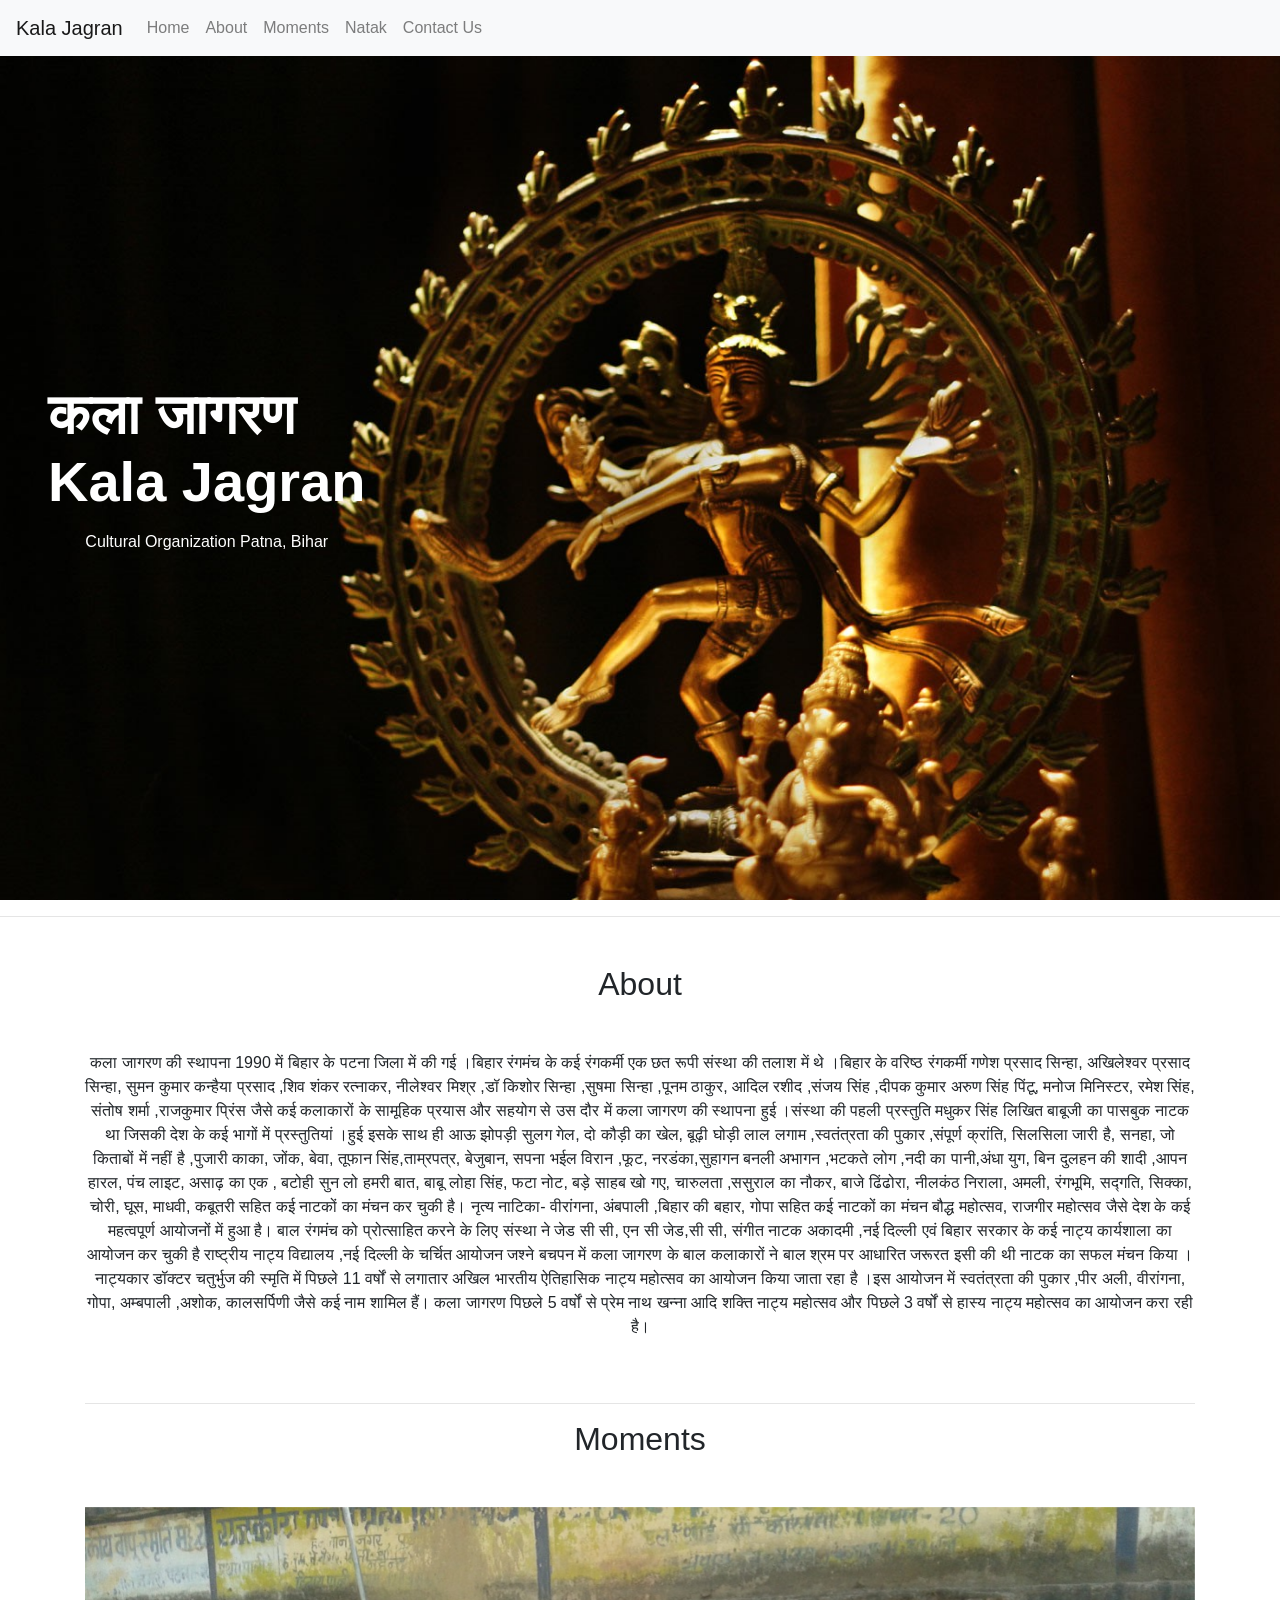
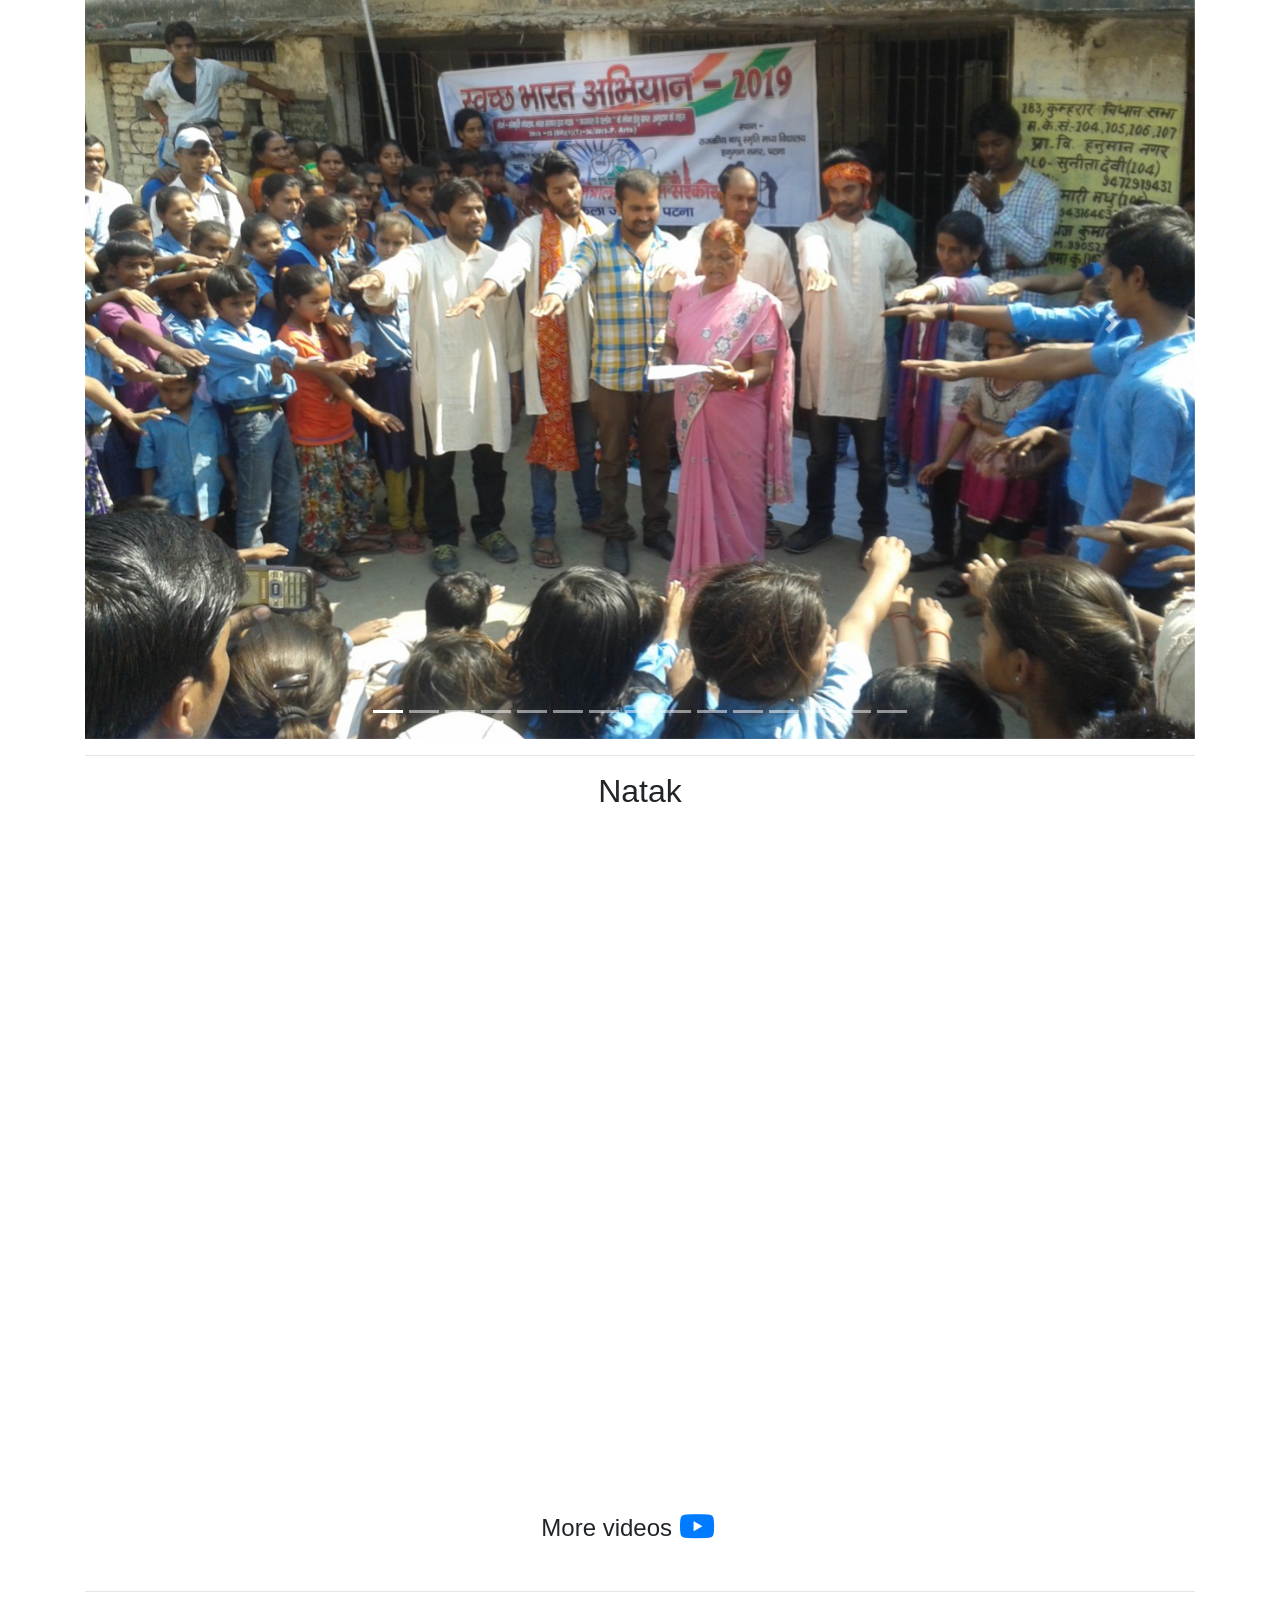
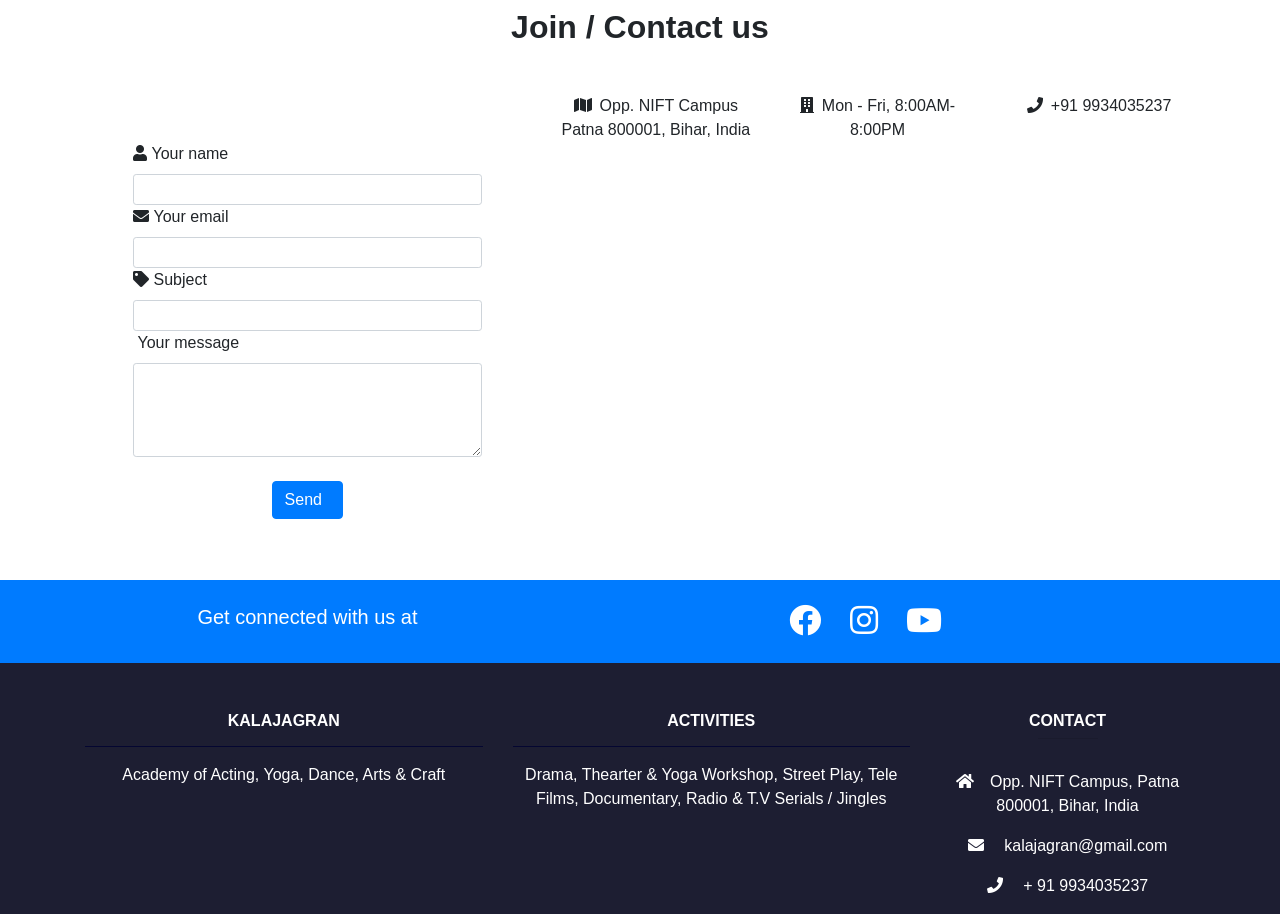
==== index.html @ 060d58c6 "updated links" ====
<!DOCTYPE html>
<html lang="en">
  <head>
    <meta charset="UTF-8" />
    <meta http-equiv="X-UA-Compatible" content="IE=edge" />
    <meta name="viewport" content="width=device-width, initial-scale=1.0" />
    <title>Kala Jagran</title>
    <link
      rel="icon"
      href="assets/icon/kalajagran_main.jpg"
      type="image/x-icon"
    />
    <link rel="stylesheet" href="style/style.css" />
    <link
      rel="stylesheet"
      href="https://maxcdn.bootstrapcdn.com/bootstrap/4.0.0/css/bootstrap.min.css"
      integrity="sha384-Gn5384xqQ1aoWXA+058RXPxPg6fy4IWvTNh0E263XmFcJlSAwiGgFAW/dAiS6JXm"
      crossorigin="anonymous"
    />
    <!-- Font Awesome -->
    <link
      rel="stylesheet"
      href="https://use.fontawesome.com/releases/v5.15.2/css/all.css"
    />
  </head>
  <body>
    <header>
      <nav
        class="
          navbar navbar-expand-lg navbar-light
          bg-light
          fixed-top
          scrolling-navbar
        "
      >
        <a class="navbar-brand" href="#">Kala Jagran</a>
        <button
          class="navbar-toggler"
          type="button"
          data-toggle="collapse"
          data-target="#navbar"
        >
          <span class="navbar-toggler-icon"></span>
        </button>

        <div class="collapse navbar-collapse" id="navbar">
          <ul class="navbar-nav mr-auto smooth-scrolling">
            <li class="nav-item">
              <a class="nav-link" href="#intro">Home</a>
            </li>
            <li class="nav-item">
              <a class="nav-link" href="#about">About</a>
            </li>
            <li class="nav-item">
              <a class="nav-link" href="#images">Moments</a>
            </li>
            <li class="nav-item">
              <a class="nav-link" href="#videos">Natak</a>
            </li>
            <li class="nav-item">
              <a class="nav-link" href="#contact_us">Contact Us</a>
            </li>
          </ul>
        </div>
      </nav>

      <div id="intro" class="view">
        <div class="h-100">
          <div class="d-flex justify-content-left ml-5 align-items-center h-100">
            <h2 class="display-4 font-weight-bold text-white pt-5 mb-2">
              कला जागरण <br />
              Kala Jagran <br />
              <p class="mt-3 h6 text-center">Cultural Organization Patna, Bihar</p>
            </h2>
          </div>
        </div>
      </div>
    </header>
    <hr />
    <main class="mt-5">
      <div class="container">
        <section id="about" class="text-center">
          <h2 class="mb-5">About</h2>
          <div class="row">
            <!-- <div class="col-lg-5 col-md-12 mb-4">
			  <img src="assets/img/nanaji.jpg" class="img-fluid" />
			</div> -->
            <div class="col-lg-12 col-md-12">
              <p class="mb-5 align-middle">
                कला जागरण की स्थापना 1990 में बिहार के पटना जिला में की गई ।बिहार रंगमंच के कई रंगकर्मी एक छत रूपी
                संस्था की तलाश में थे ।बिहार के वरिष्ठ रंगकर्मी गणेश प्रसाद
                सिन्हा, अखिलेश्वर प्रसाद सिन्हा, सुमन कुमार कन्हैया प्रसाद ,शिव
                शंकर रत्नाकर, नीलेश्वर मिश्र ,डॉ किशोर सिन्हा ,सुषमा सिन्हा
                ,पूनम ठाकुर, आदिल रशीद ,संजय सिंह ,दीपक कुमार अरुण सिंह पिंटू,
                मनोज मिनिस्टर, रमेश सिंह, संतोष शर्मा ,राजकुमार प्रिंस जैसे कई
                कलाकारों के सामूहिक प्रयास और सहयोग से उस दौर में कला जागरण की
                स्थापना हुई ।संस्था की पहली प्रस्तुति मधुकर सिंह लिखित बाबूजी का
                पासबुक नाटक था जिसकी देश के कई भागों में प्रस्तुतियां ।हुई इसके
                साथ ही आऊ झोपड़ी सुलग गेल, दो कौड़ी का खेल, बूढ़ी घोड़ी लाल लगाम
                ,स्वतंत्रता की पुकार ,संपूर्ण क्रांति, सिलसिला जारी है, सनहा, जो
                किताबों में नहीं है ,पुजारी काका, जोंक, बेवा, तूफान
                सिंह,ताम्रपत्र, बेजुबान, सपना भईल विरान ,फूट, नरडंका,सुहागन बनली
                अभागन ,भटकते लोग ,नदी का पानी,अंधा युग, बिन दुलहन की शादी ,आपन
                हारल, पंच लाइट, असाढ़ का एक , बटोही सुन लो हमरी बात, बाबू लोहा
                सिंह, फटा नोट, बड़े साहब खो गए, चारुलता ,ससुराल का नौकर, बाजे
                ढिंढोरा, नीलकंठ निराला, अमली, रंगभूमि, सद्गति, सिक्का, चोरी,
                घूस, माधवी, कबूतरी सहित कई नाटकों का मंचन कर चुकी है। नृत्य
                नाटिका- वीरांगना, अंबपाली ,बिहार की बहार, गोपा सहित कई नाटकों का
                मंचन बौद्ध महोत्सव, राजगीर महोत्सव जैसे देश के कई महत्वपूर्ण
                आयोजनों में हुआ है। बाल रंगमंच को प्रोत्साहित करने के लिए संस्था
                ने जेड सी सी, एन सी जेड,सी सी, संगीत नाटक अकादमी ,नई दिल्ली एवं
                बिहार सरकार के कई नाट्य कार्यशाला का आयोजन कर चुकी है राष्ट्रीय
                नाट्य विद्यालय ,नई दिल्ली के चर्चित आयोजन जश्ने बचपन में कला
                जागरण के बाल कलाकारों ने बाल श्रम पर आधारित जरूरत इसी की थी नाटक
                का सफल मंचन किया । नाट्यकार डॉक्टर चतुर्भुज की स्मृति में पिछले
                11 वर्षों से लगातार अखिल भारतीय ऐतिहासिक नाट्य महोत्सव का आयोजन
                किया जाता रहा है ।इस आयोजन में स्वतंत्रता की पुकार ,पीर अली,
                वीरांगना, गोपा, अम्बपाली ,अशोक, कालसर्पिणी जैसे कई नाम शामिल
                हैं। कला जागरण पिछले 5 वर्षों से प्रेम नाथ खन्ना आदि शक्ति नाट्य
                महोत्सव और पिछले 3 वर्षों से हास्य नाट्य महोत्सव का आयोजन करा
                रही है।
              </p>
            </div>
          </div>
        </section>
        <hr />
        <section id="images" class="text-center">
          <h2 class="mb-5">Moments</h2>

          <div id="demo" class="carousel slide" data-ride="carousel">
            <!-- Indicators -->
            <ul class="carousel-indicators">
              <li data-target="#demo" data-slide-to="0" class="active"></li>
              <li data-target="#demo" data-slide-to="1"></li>
              <li data-target="#demo" data-slide-to="2"></li>
              <li data-target="#demo" data-slide-to="3"></li>
              <li data-target="#demo" data-slide-to="4"></li>
              <li data-target="#demo" data-slide-to="5"></li>
              <li data-target="#demo" data-slide-to="6"></li>
              <li data-target="#demo" data-slide-to="7"></li>
              <li data-target="#demo" data-slide-to="8"></li>
              <li data-target="#demo" data-slide-to="9"></li>
              <li data-target="#demo" data-slide-to="10"></li>
              <li data-target="#demo" data-slide-to="11"></li>
              <li data-target="#demo" data-slide-to="12"></li>
              <li data-target="#demo" data-slide-to="13"></li>
              <li data-target="#demo" data-slide-to="14"></li>
            </ul>

            <!-- The slideshow -->
            <div class="carousel-inner">
              <div class="carousel-item active">
                <img src="assets/img/1.jpeg" class="img-fluid" alt="" />
              </div>
              <div class="carousel-item">
                <img src="assets/img/2.jpeg" class="img-fluid" alt="" />
              </div>
              <div class="carousel-item">
                <img src="assets/img/3.jpeg" class="img-fluid" alt="" />
              </div>
              <div class="carousel-item">
                <img src="assets/img/4.jpeg" class="img-fluid" alt="" />
              </div>
              <div class="carousel-item">
                <img src="assets/img/5.jpeg" class="img-fluid" alt="" />
              </div>
              <div class="carousel-item">
                <img src="assets/img/6.jpeg" class="img-fluid" alt="" />
              </div>
              <div class="carousel-item">
                <img src="assets/img/7.jpeg" class="img-fluid" alt="" />
              </div>
              <div class="carousel-item">
                <img src="assets/img/8.jpeg" class="img-fluid" alt="" />
              </div>
              <div class="carousel-item">
                <img src="assets/img/9.jpeg" class="img-fluid" alt="" />
              </div>
              <div class="carousel-item">
                <img src="assets/img/10.jpeg" class="img-fluid" alt="" />
              </div>
              <div class="carousel-item">
                <img src="assets/img/11.jpeg" class="img-fluid" alt="" />
              </div>
              <div class="carousel-item">
                <img src="assets/img/12.jpeg" class="img-fluid" alt="" />
              </div>
              <div class="carousel-item">
                <img src="assets/img/13.jpeg" class="img-fluid" alt="" />
              </div>
              <div class="carousel-item">
                <img src="assets/img/14.jpeg" class="img-fluid" alt="" />
              </div>
              <div class="carousel-item">
                <img src="assets/img/15.jpeg" class="img-fluid" alt="" />
              </div>
            </div>

            <!-- Left and right controls -->
            <a class="carousel-control-prev" href="#demo" data-slide="prev">
              <span class="carousel-control-prev-icon"></span>
            </a>
            <a class="carousel-control-next" href="#demo" data-slide="next">
              <span class="carousel-control-next-icon"></span>
            </a>
          </div>
        </section>
        <hr />
        <section id="videos" class="text-center">
          <h2 class="mb-5">Natak</h2>
          <div class="row">
            <div class="col-lg-6 col-md-12 mb-4">
              <div class="embed-responsive embed-responsive-16by9">
                <iframe
                  class="embed-responsive-item"
                  width="520"
                  height="315"
                  src="https://www.youtube.com/embed/6KeohMvG4do"
                  title="YouTube video player"
                  frameborder="0"
                  allow="accelerometer; autoplay; clipboard-write; encrypted-media; gyroscope; picture-in-picture"
                  allowfullscreen
                ></iframe>
              </div>
            </div>
            <div class="col-lg-6 col-md-12 mb-4">
              <div class="embed-responsive embed-responsive-16by9">
                <iframe
                  class="embed-responsive-item"
                  width="520"
                  height="315"
                  src="https://www.youtube.com/embed/n1Tzwj4Lfn8"
                  title="YouTube video player"
                  frameborder="0"
                  allow="accelerometer; autoplay; clipboard-write; encrypted-media; gyroscope; picture-in-picture"
                  allowfullscreen
                ></iframe>
              </div>
            </div>
          </div>
          <div class="row">
            <div class="col-lg-6 col-md-12 mb-4">
              <div class="embed-responsive embed-responsive-16by9">
                <iframe
                  class="embed-responsive-item"
                  width="520"
                  height="315"
                  src="https://www.youtube.com/embed/rNHqDlwmMyg"
                  title="YouTube video player"
                  frameborder="0"
                  allow="accelerometer; autoplay; clipboard-write; encrypted-media; gyroscope; picture-in-picture"
                  allowfullscreen
                ></iframe>
              </div>
            </div>
            <div class="col-lg-6 col-md-12 mb-4">
              <div class="embed-responsive embed-responsive-16by9">
                <iframe
                  class="embed-responsive-item"
                  width="520"
                  height="315"
                  src="https://www.youtube.com/embed/72KL16wDYOk"
                  title="YouTube video player"
                  frameborder="0"
                  allow="accelerometer; autoplay; clipboard-write; encrypted-media; gyroscope; picture-in-picture"
                  allowfullscreen
                ></iframe>
              </div>
            </div>
          </div>
          <div class="col">
            <h4 class="mb-5">
              More videos
              <!--youtube-->
              <a
                class="yt-ic text-center"
                href="https://www.youtube.com/channel/UC56fLZdZmb84-8cKLxCy9Fg"
                target="_blank"
              >
                <i class="fab fa-youtube fa-lg mr-4"></i>
              </a>
            </h4>
          </div>
        </section>
        <hr />
        <section id="contact_us">
          <!-- Heading -->
          <h2 class="mb-5 font-weight-bold text-center">Join / Contact us</h2>

          <!--Grid row-->
          <div class="row">
            <!--Grid column-->
            <div class="col-lg-5 col-md-12">
              <!-- Form contact -->
              <form class="p-5 grey-text" method="POST" action="POST" data-netlify="true">
                <div class="md-form form-sm">
                  <i class="fa fa-user prefix"></i>
                  <label for="form3">Your name</label>
                  <input
                    type="text"
                    id="form3"
                    class="form-control form-control-sm"
                    name="name"
                  />
                </div>
                <div class="md-form form-sm">
                  <i class="fa fa-envelope prefix"></i>
                  <label for="form2">Your email</label>
                  <input
                    type="text"
                    id="form2"
                    class="form-control form-control-sm"
                    name="email"
                  />
                </div>
                <div class="md-form form-sm">
                  <i class="fa fa-tag prefix"></i>
                  <label for="form34">Subject</label>
                  <input
                    type="text"
                    id="form32"
                    class="form-control form-control-sm"
                    name="subject"
                  />
                </div>
                <div class="md-form form-sm">
                  <i class="fa fa-pencil prefix"></i>
                  <label for="form8">Your message</label>
                  <textarea
                    type="text"
                    id="form8"
                    class="md-textarea form-control form-control-sm"
                    rows="4"
                    name="message"
                  ></textarea>
                </div>
                <div class="text-center mt-4">
                  <button class="btn btn-primary">
                    Send <i class="fa fa-paper-plane-o ml-1"></i>
                  </button>
                </div>
              </form>
              <!-- Form contact -->
            </div>
            <!--Grid column-->

            <!--Grid column-->
            <div class="col-lg-7 col-md-12">
              <!--Grid row-->
              <div class="row text-center">
                <!--Grid column-->
                <div class="col-lg-4 col-md-12 mb-3">
                  <p>
                    <i class="fa fa-map fa-1x mr-2 grey-text"></i>Opp. NIFT
                    Campus Patna 800001, Bihar, India
                  </p>
                </div>
                <!--Grid column-->

                <!--Grid column-->
                <div class="col-lg-4 col-md-6 mb-3">
                  <p>
                    <i class="fa fa-building fa-1x mr-2 grey-text"></i>Mon -
                    Fri, 8:00AM-8:00PM
                  </p>
                </div>
                <!--Grid column-->

                <!--Grid column-->
                <div class="col-lg-4 col-md-6 mb-3">
                  <p>
                    <i class="fa fa-phone fa-1x mr-2 grey-text"></i>+91
                    9934035237
                  </p>
                </div>
                <!--Grid column-->
              </div>
              <!--Grid row-->

              <!--Google map-->
              <div class="embed-responsive embed-responsive-16by9 mb-5">
                <!--Embedding the location using google maps share-->
                <iframe
                  class="embed-responsive-item"
                  src="https://www.google.com/maps/embed?pb=!1m18!1m12!1m3!1d3598.3155632633116!2d85.13505921485391!3d25.594428283712976!2m3!1f0!2f0!3f0!3m2!1i1024!2i768!4f13.1!3m3!1m2!1s0x39ed59315c718ce7%3A0xa206377aa18078e4!2sKALA%20JAGRAN!5e0!3m2!1sen!2sin!4v1621082083451!5m2!1sen!2sin"
                  width="600"
                  height="450"
                  style="border: 0"
                  allowfullscreen=""
                  loading="lazy"
                ></iframe>
              </div>
            </div>
            <!--Grid column-->
          </div>
          <!--Grid row-->
        </section>
      </div>
    </main>

    <!--Footer start-->
    <footer>
      <div class="bg-primary">
        <div class="container container-fluid">
          <div class="row py-4 d-flex align-items-center">
            <div class="col-md-6 col-lg-5 text-center">
              <h5 class="text-white">Get connected with us at</h5>
            </div>
            <div class="col-md-6 col-lg-7 text-center">
              <!--facebook-->
              <a
                class="fb-ic"
                href="https://www.facebook.com/profile.php?id=61573763551658"
                target="_blank"
              >
                <i class="fab fa-facebook fa-2x text-white mr-4"></i>
              </a>
              <!--instagram-->
              <a
                class="ig-ic"
                href="https://www.instagram.com/kala_jagran"
                target="_blank"
              >
                <i class="fab fa-instagram fa-2x text-white mr-4"></i>
              </a>
              <!--youtube-->
              <a
                class="yt-ic"
                href="https://www.youtube.com/channel/UC56fLZdZmb84-8cKLxCy9Fg"
                target="_blank"
              >
                <i class="fab fa-youtube fa-2x text-white mr-4"></i>
              </a>
            </div>
          </div>
        </div>
      </div>
      <div class="container mt-5 mb-4 text-center text-white">
        <div class="row mt-3">
          <div class="col-md-4 col-lg-4 col-xl mb-4">
            <h6 class="text-uppercase text-white">
              <strong>KalaJagran</strong>
            </h6>
            <hr style="background-color: #050737" />
            <p>Academy of Acting, Yoga, Dance, Arts & Craft</p>
          </div>
          <div class="col-md-4 col-lg-4 col-xl mb-4">
            <h6 class="text-uppercase text-white">
              <strong>Activities</strong>
            </h6>
            <hr style="background-color: #050737" />
            <p>
              Drama, Thearter & Yoga Workshop, Street Play, Tele Films,
              Documentary, Radio & T.V Serials / Jingles
            </p>
          </div>
          <div class="col-md-4 col-lg-3 col-xl-3">
            <h6 class="text-uppercase font-weight-bold">
              <strong>Contact</strong>
            </h6>
            <hr
              class="deep-purple accent-2 mb-4 mt-0 d-inline-block mx-auto"
              style="width: 60px"
            />
            <p>
              <i class="fas fa-home mr-3"></i>Opp. NIFT Campus, Patna 800001,
              Bihar, India
            </p>
            <p><i class="fas fa-envelope mr-3"></i> kalajagran@gmail.com</p>
            <p><i class="fas fa-phone mr-3"></i> + 91 9934035237</p>
          </div>
        </div>
      </div>
    </footer>

    <script
      src="https://code.jquery.com/jquery-3.2.1.slim.min.js"
      integrity="sha384-KJ3o2DKtIkvYIK3UENzmM7KCkRr/rE9/Qpg6aAZGJwFDMVNA/GpGFF93hXpG5KkN"
      crossorigin="anonymous"
    ></script>
    <script
      src="https://cdnjs.cloudflare.com/ajax/libs/popper.js/1.12.9/umd/popper.min.js"
      integrity="sha384-ApNbgh9B+Y1QKtv3Rn7W3mgPxhU9K/ScQsAP7hUibX39j7fakFPskvXusvfa0b4Q"
      crossorigin="anonymous"
    ></script>
    <script
      src="https://maxcdn.bootstrapcdn.com/bootstrap/4.0.0/js/bootstrap.min.js"
      integrity="sha384-JZR6Spejh4U02d8jOt6vLEHfe/JQGiRRSQQxSfFWpi1MquVdAyjUar5+76PVCmYl"
      crossorigin="anonymous"
    ></script>
  </body>
</html>
---- style/style.css ----
html,
body,
header,
#intro {
    height: 100%;
    scroll-behavior: smooth;
}

#intro{
    background: url("../assets/icon/nataraj.jpg")no-repeat center center fixed;
    -webkit-background-size: cover;
    -moz-background-size: cover;
    -o-background-size: cover;
    background-size: cover;   
}

footer{
    background-color: #1D1E32;
}
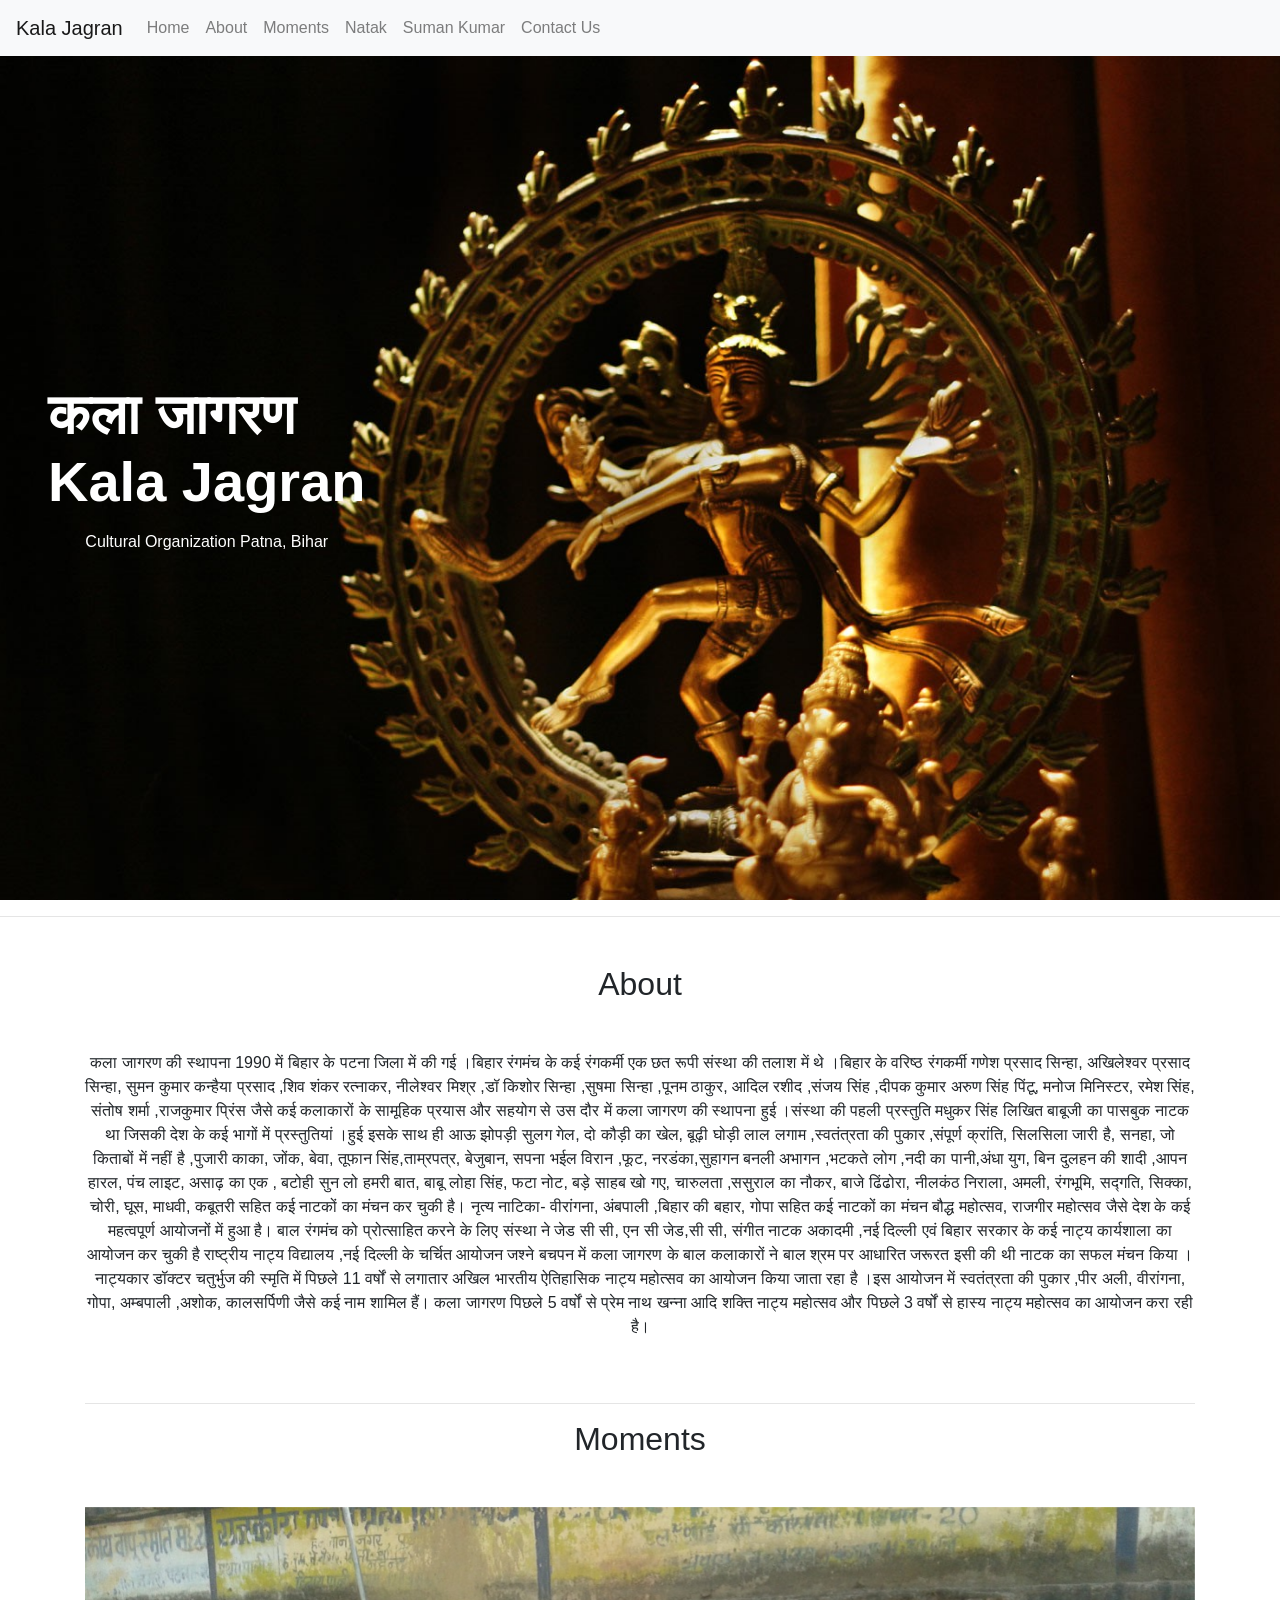
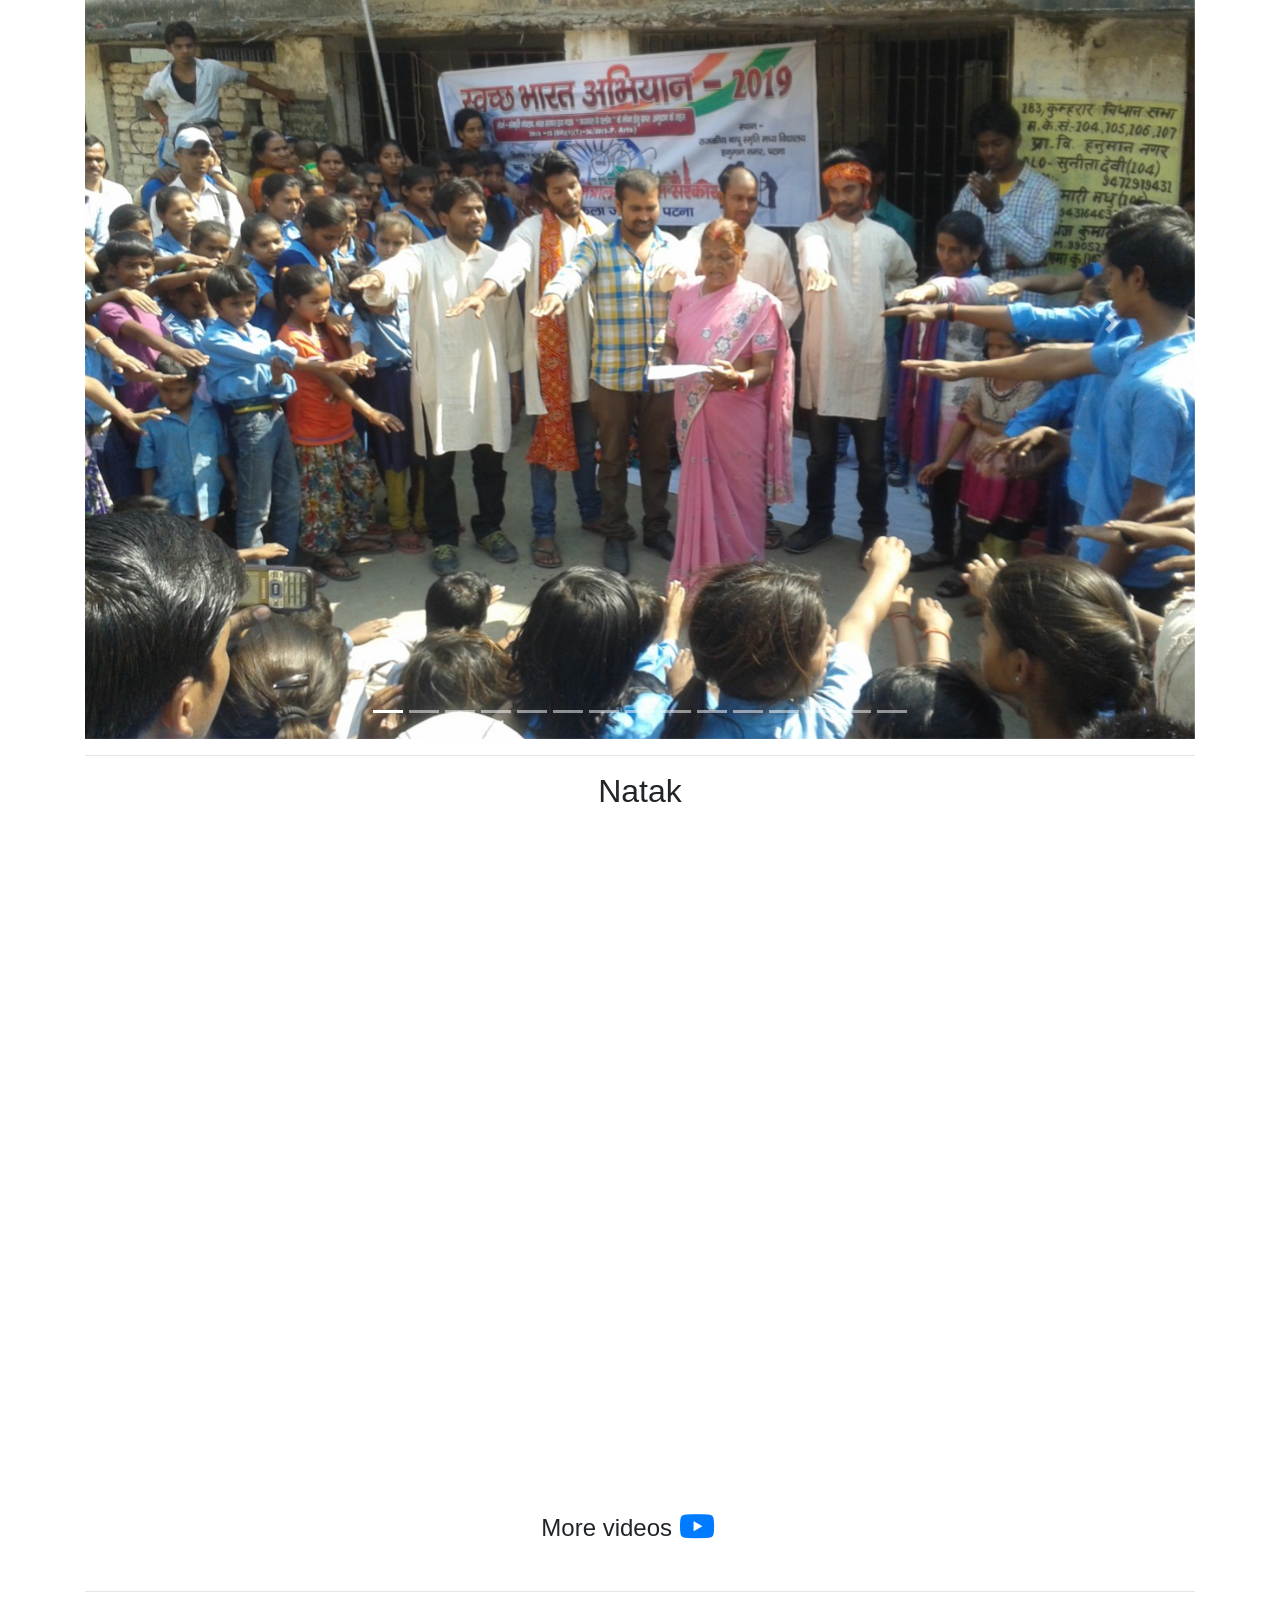
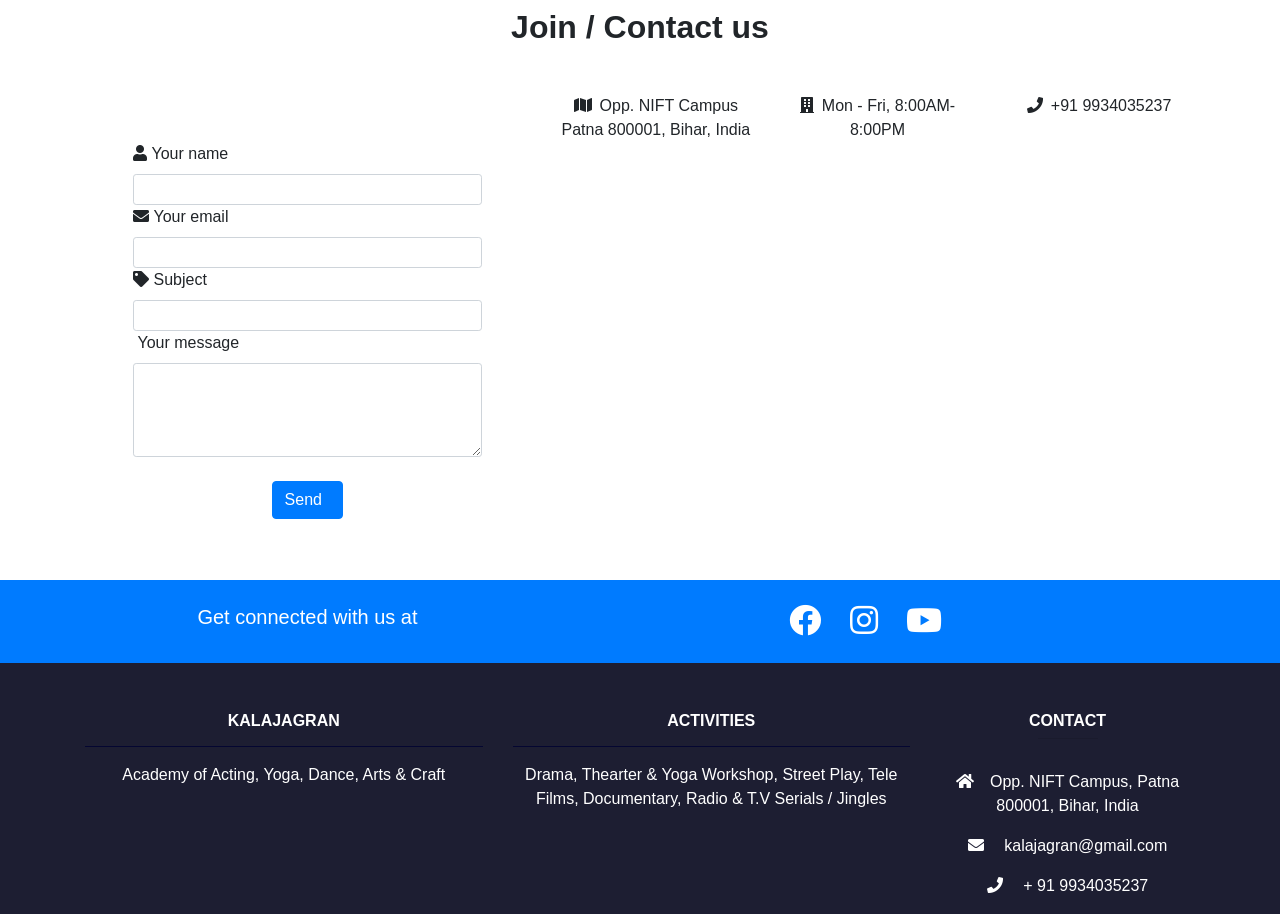
==== commit d16d2ac4: "formatting fix" ====
--- a/index.html
+++ b/index.html
@@ -1,492 +1,406 @@
 <!DOCTYPE html>
 <html lang="en">
-  <head>
-    <meta charset="UTF-8" />
-    <meta http-equiv="X-UA-Compatible" content="IE=edge" />
-    <meta name="viewport" content="width=device-width, initial-scale=1.0" />
-    <title>Kala Jagran</title>
-    <link
-      rel="icon"
-      href="assets/icon/kalajagran_main.jpg"
-      type="image/x-icon"
-    />
-    <link rel="stylesheet" href="style/style.css" />
-    <link
-      rel="stylesheet"
-      href="https://maxcdn.bootstrapcdn.com/bootstrap/4.0.0/css/bootstrap.min.css"
-      integrity="sha384-Gn5384xqQ1aoWXA+058RXPxPg6fy4IWvTNh0E263XmFcJlSAwiGgFAW/dAiS6JXm"
-      crossorigin="anonymous"
-    />
-    <!-- Font Awesome -->
-    <link
-      rel="stylesheet"
-      href="https://use.fontawesome.com/releases/v5.15.2/css/all.css"
-    />
-  </head>
-  <body>
-    <header>
-      <nav
-        class="
+
+<head>
+  <meta charset="UTF-8" />
+  <meta http-equiv="X-UA-Compatible" content="IE=edge" />
+  <meta name="viewport" content="width=device-width, initial-scale=1.0" />
+  <title>Kala Jagran</title>
+  <link rel="icon" href="assets/icon/kalajagran_main.jpg" type="image/x-icon" />
+  <link rel="stylesheet" href="style/style.css" />
+  <link rel="stylesheet" href="https://maxcdn.bootstrapcdn.com/bootstrap/4.0.0/css/bootstrap.min.css"
+    integrity="sha384-Gn5384xqQ1aoWXA+058RXPxPg6fy4IWvTNh0E263XmFcJlSAwiGgFAW/dAiS6JXm" crossorigin="anonymous" />
+  <!-- Font Awesome -->
+  <link rel="stylesheet" href="https://use.fontawesome.com/releases/v5.15.2/css/all.css" />
+</head>
+
+<body class="index-page">
+  <header>
+    <nav class="
           navbar navbar-expand-lg navbar-light
           bg-light
           fixed-top
           scrolling-navbar
-        "
-      >
-        <a class="navbar-brand" href="#">Kala Jagran</a>
-        <button
-          class="navbar-toggler"
-          type="button"
-          data-toggle="collapse"
-          data-target="#navbar"
-        >
-          <span class="navbar-toggler-icon"></span>
-        </button>
-
-        <div class="collapse navbar-collapse" id="navbar">
-          <ul class="navbar-nav mr-auto smooth-scrolling">
-            <li class="nav-item">
-              <a class="nav-link" href="#intro">Home</a>
-            </li>
-            <li class="nav-item">
-              <a class="nav-link" href="#about">About</a>
-            </li>
-            <li class="nav-item">
-              <a class="nav-link" href="#images">Moments</a>
-            </li>
-            <li class="nav-item">
-              <a class="nav-link" href="#videos">Natak</a>
-            </li>
-            <li class="nav-item">
-              <a class="nav-link" href="#contact_us">Contact Us</a>
-            </li>
-          </ul>
-        </div>
-      </nav>
-
-      <div id="intro" class="view">
-        <div class="h-100">
-          <div class="d-flex justify-content-left ml-5 align-items-center h-100">
-            <h2 class="display-4 font-weight-bold text-white pt-5 mb-2">
-              कला जागरण <br />
-              Kala Jagran <br />
-              <p class="mt-3 h6 text-center">Cultural Organization Patna, Bihar</p>
-            </h2>
-          </div>
-        </div>
+        ">
+      <a class="navbar-brand" href="#">Kala Jagran</a>
+      <button class="navbar-toggler" type="button" data-toggle="collapse" data-target="#navbar">
+        <span class="navbar-toggler-icon"></span>
+      </button>
+
+      <div class="collapse navbar-collapse" id="navbar">
+        <ul class="navbar-nav mr-auto smooth-scrolling">
+          <li class="nav-item">
+            <a class="nav-link" href="#intro">Home</a>
+          </li>
+          <li class="nav-item">
+            <a class="nav-link" href="#about">About</a>
+          </li>
+          <li class="nav-item">
+            <a class="nav-link" href="#images">Moments</a>
+          </li>
+          <li class="nav-item">
+            <a class="nav-link" href="#videos">Natak</a>
+          </li>
+          <li class="nav-item">
+            <a class="nav-link" href="suman-kumar.html">Suman Kumar</a>
+          </li>
+          <li class="nav-item">
+            <a class="nav-link" href="#contact_us">Contact Us</a>
+          </li>
+        </ul>
       </div>
-    </header>
-    <hr />
-    <main class="mt-5">
-      <div class="container">
-        <section id="about" class="text-center">
-          <h2 class="mb-5">About</h2>
-          <div class="row">
-            <!-- <div class="col-lg-5 col-md-12 mb-4">
+    </nav>
+
+    <div id="intro" class="view">
+      <div class="h-100">
+        <div class="d-flex justify-content-left ml-5 align-items-center h-100">
+          <h2 class="display-4 font-weight-bold text-white pt-5 mb-2">
+            कला जागरण <br />
+            Kala Jagran <br />
+            <p class="mt-3 h6 text-center">Cultural Organization Patna, Bihar</p>
+          </h2>
+        </div>
+      </div>
+    </div>
+  </header>
+  <hr />
+  <main class="mt-5">
+    <div class="container">
+      <section id="about" class="text-center">
+        <h2 class="mb-5">About</h2>
+        <div class="row">
+          <!-- <div class="col-lg-5 col-md-12 mb-4">
 			  <img src="assets/img/nanaji.jpg" class="img-fluid" />
 			</div> -->
-            <div class="col-lg-12 col-md-12">
-              <p class="mb-5 align-middle">
-                कला जागरण की स्थापना 1990 में बिहार के पटना जिला में की गई ।बिहार रंगमंच के कई रंगकर्मी एक छत रूपी
-                संस्था की तलाश में थे ।बिहार के वरिष्ठ रंगकर्मी गणेश प्रसाद
-                सिन्हा, अखिलेश्वर प्रसाद सिन्हा, सुमन कुमार कन्हैया प्रसाद ,शिव
-                शंकर रत्नाकर, नीलेश्वर मिश्र ,डॉ किशोर सिन्हा ,सुषमा सिन्हा
-                ,पूनम ठाकुर, आदिल रशीद ,संजय सिंह ,दीपक कुमार अरुण सिंह पिंटू,
-                मनोज मिनिस्टर, रमेश सिंह, संतोष शर्मा ,राजकुमार प्रिंस जैसे कई
-                कलाकारों के सामूहिक प्रयास और सहयोग से उस दौर में कला जागरण की
-                स्थापना हुई ।संस्था की पहली प्रस्तुति मधुकर सिंह लिखित बाबूजी का
-                पासबुक नाटक था जिसकी देश के कई भागों में प्रस्तुतियां ।हुई इसके
-                साथ ही आऊ झोपड़ी सुलग गेल, दो कौड़ी का खेल, बूढ़ी घोड़ी लाल लगाम
-                ,स्वतंत्रता की पुकार ,संपूर्ण क्रांति, सिलसिला जारी है, सनहा, जो
-                किताबों में नहीं है ,पुजारी काका, जोंक, बेवा, तूफान
-                सिंह,ताम्रपत्र, बेजुबान, सपना भईल विरान ,फूट, नरडंका,सुहागन बनली
-                अभागन ,भटकते लोग ,नदी का पानी,अंधा युग, बिन दुलहन की शादी ,आपन
-                हारल, पंच लाइट, असाढ़ का एक , बटोही सुन लो हमरी बात, बाबू लोहा
-                सिंह, फटा नोट, बड़े साहब खो गए, चारुलता ,ससुराल का नौकर, बाजे
-                ढिंढोरा, नीलकंठ निराला, अमली, रंगभूमि, सद्गति, सिक्का, चोरी,
-                घूस, माधवी, कबूतरी सहित कई नाटकों का मंचन कर चुकी है। नृत्य
-                नाटिका- वीरांगना, अंबपाली ,बिहार की बहार, गोपा सहित कई नाटकों का
-                मंचन बौद्ध महोत्सव, राजगीर महोत्सव जैसे देश के कई महत्वपूर्ण
-                आयोजनों में हुआ है। बाल रंगमंच को प्रोत्साहित करने के लिए संस्था
-                ने जेड सी सी, एन सी जेड,सी सी, संगीत नाटक अकादमी ,नई दिल्ली एवं
-                बिहार सरकार के कई नाट्य कार्यशाला का आयोजन कर चुकी है राष्ट्रीय
-                नाट्य विद्यालय ,नई दिल्ली के चर्चित आयोजन जश्ने बचपन में कला
-                जागरण के बाल कलाकारों ने बाल श्रम पर आधारित जरूरत इसी की थी नाटक
-                का सफल मंचन किया । नाट्यकार डॉक्टर चतुर्भुज की स्मृति में पिछले
-                11 वर्षों से लगातार अखिल भारतीय ऐतिहासिक नाट्य महोत्सव का आयोजन
-                किया जाता रहा है ।इस आयोजन में स्वतंत्रता की पुकार ,पीर अली,
-                वीरांगना, गोपा, अम्बपाली ,अशोक, कालसर्पिणी जैसे कई नाम शामिल
-                हैं। कला जागरण पिछले 5 वर्षों से प्रेम नाथ खन्ना आदि शक्ति नाट्य
-                महोत्सव और पिछले 3 वर्षों से हास्य नाट्य महोत्सव का आयोजन करा
-                रही है।
-              </p>
-            </div>
-          </div>
-        </section>
-        <hr />
-        <section id="images" class="text-center">
-          <h2 class="mb-5">Moments</h2>
-
-          <div id="demo" class="carousel slide" data-ride="carousel">
-            <!-- Indicators -->
-            <ul class="carousel-indicators">
-              <li data-target="#demo" data-slide-to="0" class="active"></li>
-              <li data-target="#demo" data-slide-to="1"></li>
-              <li data-target="#demo" data-slide-to="2"></li>
-              <li data-target="#demo" data-slide-to="3"></li>
-              <li data-target="#demo" data-slide-to="4"></li>
-              <li data-target="#demo" data-slide-to="5"></li>
-              <li data-target="#demo" data-slide-to="6"></li>
-              <li data-target="#demo" data-slide-to="7"></li>
-              <li data-target="#demo" data-slide-to="8"></li>
-              <li data-target="#demo" data-slide-to="9"></li>
-              <li data-target="#demo" data-slide-to="10"></li>
-              <li data-target="#demo" data-slide-to="11"></li>
-              <li data-target="#demo" data-slide-to="12"></li>
-              <li data-target="#demo" data-slide-to="13"></li>
-              <li data-target="#demo" data-slide-to="14"></li>
-            </ul>
-
-            <!-- The slideshow -->
-            <div class="carousel-inner">
-              <div class="carousel-item active">
-                <img src="assets/img/1.jpeg" class="img-fluid" alt="" />
-              </div>
-              <div class="carousel-item">
-                <img src="assets/img/2.jpeg" class="img-fluid" alt="" />
-              </div>
-              <div class="carousel-item">
-                <img src="assets/img/3.jpeg" class="img-fluid" alt="" />
-              </div>
-              <div class="carousel-item">
-                <img src="assets/img/4.jpeg" class="img-fluid" alt="" />
-              </div>
-              <div class="carousel-item">
-                <img src="assets/img/5.jpeg" class="img-fluid" alt="" />
-              </div>
-              <div class="carousel-item">
-                <img src="assets/img/6.jpeg" class="img-fluid" alt="" />
-              </div>
-              <div class="carousel-item">
-                <img src="assets/img/7.jpeg" class="img-fluid" alt="" />
-              </div>
-              <div class="carousel-item">
-                <img src="assets/img/8.jpeg" class="img-fluid" alt="" />
-              </div>
-              <div class="carousel-item">
-                <img src="assets/img/9.jpeg" class="img-fluid" alt="" />
-              </div>
-              <div class="carousel-item">
-                <img src="assets/img/10.jpeg" class="img-fluid" alt="" />
-              </div>
-              <div class="carousel-item">
-                <img src="assets/img/11.jpeg" class="img-fluid" alt="" />
-              </div>
-              <div class="carousel-item">
-                <img src="assets/img/12.jpeg" class="img-fluid" alt="" />
-              </div>
-              <div class="carousel-item">
-                <img src="assets/img/13.jpeg" class="img-fluid" alt="" />
-              </div>
-              <div class="carousel-item">
-                <img src="assets/img/14.jpeg" class="img-fluid" alt="" />
-              </div>
-              <div class="carousel-item">
-                <img src="assets/img/15.jpeg" class="img-fluid" alt="" />
-              </div>
-            </div>
-
-            <!-- Left and right controls -->
-            <a class="carousel-control-prev" href="#demo" data-slide="prev">
-              <span class="carousel-control-prev-icon"></span>
+          <div class="col-lg-12 col-md-12">
+            <p class="mb-5 align-middle">
+              कला जागरण की स्थापना 1990 में बिहार के पटना जिला में की गई ।बिहार रंगमंच के कई रंगकर्मी एक छत रूपी
+              संस्था की तलाश में थे ।बिहार के वरिष्ठ रंगकर्मी गणेश प्रसाद
+              सिन्हा, अखिलेश्वर प्रसाद सिन्हा, सुमन कुमार कन्हैया प्रसाद ,शिव
+              शंकर रत्नाकर, नीलेश्वर मिश्र ,डॉ किशोर सिन्हा ,सुषमा सिन्हा
+              ,पूनम ठाकुर, आदिल रशीद ,संजय सिंह ,दीपक कुमार अरुण सिंह पिंटू,
+              मनोज मिनिस्टर, रमेश सिंह, संतोष शर्मा ,राजकुमार प्रिंस जैसे कई
+              कलाकारों के सामूहिक प्रयास और सहयोग से उस दौर में कला जागरण की
+              स्थापना हुई ।संस्था की पहली प्रस्तुति मधुकर सिंह लिखित बाबूजी का
+              पासबुक नाटक था जिसकी देश के कई भागों में प्रस्तुतियां ।हुई इसके
+              साथ ही आऊ झोपड़ी सुलग गेल, दो कौड़ी का खेल, बूढ़ी घोड़ी लाल लगाम
+              ,स्वतंत्रता की पुकार ,संपूर्ण क्रांति, सिलसिला जारी है, सनहा, जो
+              किताबों में नहीं है ,पुजारी काका, जोंक, बेवा, तूफान
+              सिंह,ताम्रपत्र, बेजुबान, सपना भईल विरान ,फूट, नरडंका,सुहागन बनली
+              अभागन ,भटकते लोग ,नदी का पानी,अंधा युग, बिन दुलहन की शादी ,आपन
+              हारल, पंच लाइट, असाढ़ का एक , बटोही सुन लो हमरी बात, बाबू लोहा
+              सिंह, फटा नोट, बड़े साहब खो गए, चारुलता ,ससुराल का नौकर, बाजे
+              ढिंढोरा, नीलकंठ निराला, अमली, रंगभूमि, सद्गति, सिक्का, चोरी,
+              घूस, माधवी, कबूतरी सहित कई नाटकों का मंचन कर चुकी है। नृत्य
+              नाटिका- वीरांगना, अंबपाली ,बिहार की बहार, गोपा सहित कई नाटकों का
+              मंचन बौद्ध महोत्सव, राजगीर महोत्सव जैसे देश के कई महत्वपूर्ण
+              आयोजनों में हुआ है। बाल रंगमंच को प्रोत्साहित करने के लिए संस्था
+              ने जेड सी सी, एन सी जेड,सी सी, संगीत नाटक अकादमी ,नई दिल्ली एवं
+              बिहार सरकार के कई नाट्य कार्यशाला का आयोजन कर चुकी है राष्ट्रीय
+              नाट्य विद्यालय ,नई दिल्ली के चर्चित आयोजन जश्ने बचपन में कला
+              जागरण के बाल कलाकारों ने बाल श्रम पर आधारित जरूरत इसी की थी नाटक
+              का सफल मंचन किया । नाट्यकार डॉक्टर चतुर्भुज की स्मृति में पिछले
+              11 वर्षों से लगातार अखिल भारतीय ऐतिहासिक नाट्य महोत्सव का आयोजन
+              किया जाता रहा है ।इस आयोजन में स्वतंत्रता की पुकार ,पीर अली,
+              वीरांगना, गोपा, अम्बपाली ,अशोक, कालसर्पिणी जैसे कई नाम शामिल
+              हैं। कला जागरण पिछले 5 वर्षों से प्रेम नाथ खन्ना आदि शक्ति नाट्य
+              महोत्सव और पिछले 3 वर्षों से हास्य नाट्य महोत्सव का आयोजन करा
+              रही है।
+            </p>
+          </div>
+        </div>
+      </section>
+      <hr />
+      <section id="images" class="text-center">
+        <h2 class="mb-5">Moments</h2>
+
+        <div id="demo" class="carousel slide" data-ride="carousel">
+          <!-- Indicators -->
+          <ul class="carousel-indicators">
+            <li data-target="#demo" data-slide-to="0" class="active"></li>
+            <li data-target="#demo" data-slide-to="1"></li>
+            <li data-target="#demo" data-slide-to="2"></li>
+            <li data-target="#demo" data-slide-to="3"></li>
+            <li data-target="#demo" data-slide-to="4"></li>
+            <li data-target="#demo" data-slide-to="5"></li>
+            <li data-target="#demo" data-slide-to="6"></li>
+            <li data-target="#demo" data-slide-to="7"></li>
+            <li data-target="#demo" data-slide-to="8"></li>
+            <li data-target="#demo" data-slide-to="9"></li>
+            <li data-target="#demo" data-slide-to="10"></li>
+            <li data-target="#demo" data-slide-to="11"></li>
+            <li data-target="#demo" data-slide-to="12"></li>
+            <li data-target="#demo" data-slide-to="13"></li>
+            <li data-target="#demo" data-slide-to="14"></li>
+          </ul>
+
+          <!-- The slideshow -->
+          <div class="carousel-inner">
+            <div class="carousel-item active">
+              <img src="assets/img/1.jpeg" class="img-fluid" alt="" />
+            </div>
+            <div class="carousel-item">
+              <img src="assets/img/2.jpeg" class="img-fluid" alt="" />
+            </div>
+            <div class="carousel-item">
+              <img src="assets/img/3.jpeg" class="img-fluid" alt="" />
+            </div>
+            <div class="carousel-item">
+              <img src="assets/img/4.jpeg" class="img-fluid" alt="" />
+            </div>
+            <div class="carousel-item">
+              <img src="assets/img/5.jpeg" class="img-fluid" alt="" />
+            </div>
+            <div class="carousel-item">
+              <img src="assets/img/6.jpeg" class="img-fluid" alt="" />
+            </div>
+            <div class="carousel-item">
+              <img src="assets/img/7.jpeg" class="img-fluid" alt="" />
+            </div>
+            <div class="carousel-item">
+              <img src="assets/img/8.jpeg" class="img-fluid" alt="" />
+            </div>
+            <div class="carousel-item">
+              <img src="assets/img/9.jpeg" class="img-fluid" alt="" />
+            </div>
+            <div class="carousel-item">
+              <img src="assets/img/10.jpeg" class="img-fluid" alt="" />
+            </div>
+            <div class="carousel-item">
+              <img src="assets/img/11.jpeg" class="img-fluid" alt="" />
+            </div>
+            <div class="carousel-item">
+              <img src="assets/img/12.jpeg" class="img-fluid" alt="" />
+            </div>
+            <div class="carousel-item">
+              <img src="assets/img/13.jpeg" class="img-fluid" alt="" />
+            </div>
+            <div class="carousel-item">
+              <img src="assets/img/14.jpeg" class="img-fluid" alt="" />
+            </div>
+            <div class="carousel-item">
+              <img src="assets/img/15.jpeg" class="img-fluid" alt="" />
+            </div>
+          </div>
+
+          <!-- Left and right controls -->
+          <a class="carousel-control-prev" href="#demo" data-slide="prev">
+            <span class="carousel-control-prev-icon"></span>
+          </a>
+          <a class="carousel-control-next" href="#demo" data-slide="next">
+            <span class="carousel-control-next-icon"></span>
+          </a>
+        </div>
+      </section>
+      <hr />
+      <section id="videos" class="text-center">
+        <h2 class="mb-5">Natak</h2>
+        <div class="row">
+          <div class="col-lg-6 col-md-12 mb-4">
+            <div class="embed-responsive embed-responsive-16by9">
+              <iframe class="embed-responsive-item" width="520" height="315"
+                src="https://www.youtube.com/embed/6KeohMvG4do" title="YouTube video player" frameborder="0"
+                allow="accelerometer; autoplay; clipboard-write; encrypted-media; gyroscope; picture-in-picture"
+                allowfullscreen></iframe>
+            </div>
+          </div>
+          <div class="col-lg-6 col-md-12 mb-4">
+            <div class="embed-responsive embed-responsive-16by9">
+              <iframe class="embed-responsive-item" width="520" height="315"
+                src="https://www.youtube.com/embed/n1Tzwj4Lfn8" title="YouTube video player" frameborder="0"
+                allow="accelerometer; autoplay; clipboard-write; encrypted-media; gyroscope; picture-in-picture"
+                allowfullscreen></iframe>
+            </div>
+          </div>
+        </div>
+        <div class="row">
+          <div class="col-lg-6 col-md-12 mb-4">
+            <div class="embed-responsive embed-responsive-16by9">
+              <iframe class="embed-responsive-item" width="520" height="315"
+                src="https://www.youtube.com/embed/rNHqDlwmMyg" title="YouTube video player" frameborder="0"
+                allow="accelerometer; autoplay; clipboard-write; encrypted-media; gyroscope; picture-in-picture"
+                allowfullscreen></iframe>
+            </div>
+          </div>
+          <div class="col-lg-6 col-md-12 mb-4">
+            <div class="embed-responsive embed-responsive-16by9">
+              <iframe class="embed-responsive-item" width="520" height="315"
+                src="https://www.youtube.com/embed/72KL16wDYOk" title="YouTube video player" frameborder="0"
+                allow="accelerometer; autoplay; clipboard-write; encrypted-media; gyroscope; picture-in-picture"
+                allowfullscreen></iframe>
+            </div>
+          </div>
+        </div>
+        <div class="col">
+          <h4 class="mb-5">
+            More videos
+            <!--youtube-->
+            <a class="yt-ic text-center" href="https://www.youtube.com/channel/UC56fLZdZmb84-8cKLxCy9Fg"
+              target="_blank">
+              <i class="fab fa-youtube fa-lg mr-4"></i>
             </a>
-            <a class="carousel-control-next" href="#demo" data-slide="next">
-              <span class="carousel-control-next-icon"></span>
+          </h4>
+        </div>
+      </section>
+      <hr />
+      <section id="contact_us">
+        <!-- Heading -->
+        <h2 class="mb-5 font-weight-bold text-center">Join / Contact us</h2>
+
+        <!--Grid row-->
+        <div class="row">
+          <!--Grid column-->
+          <div class="col-lg-5 col-md-12">
+            <!-- Form contact -->
+            <form class="p-5 grey-text" method="POST" action="POST" data-netlify="true">
+              <div class="md-form form-sm">
+                <i class="fa fa-user prefix"></i>
+                <label for="form3">Your name</label>
+                <input type="text" id="form3" class="form-control form-control-sm" name="name" />
+              </div>
+              <div class="md-form form-sm">
+                <i class="fa fa-envelope prefix"></i>
+                <label for="form2">Your email</label>
+                <input type="text" id="form2" class="form-control form-control-sm" name="email" />
+              </div>
+              <div class="md-form form-sm">
+                <i class="fa fa-tag prefix"></i>
+                <label for="form34">Subject</label>
+                <input type="text" id="form32" class="form-control form-control-sm" name="subject" />
+              </div>
+              <div class="md-form form-sm">
+                <i class="fa fa-pencil prefix"></i>
+                <label for="form8">Your message</label>
+                <textarea type="text" id="form8" class="md-textarea form-control form-control-sm" rows="4"
+                  name="message"></textarea>
+              </div>
+              <div class="text-center mt-4">
+                <button class="btn btn-primary">
+                  Send <i class="fa fa-paper-plane-o ml-1"></i>
+                </button>
+              </div>
+            </form>
+            <!-- Form contact -->
+          </div>
+          <!--Grid column-->
+
+          <!--Grid column-->
+          <div class="col-lg-7 col-md-12">
+            <!--Grid row-->
+            <div class="row text-center">
+              <!--Grid column-->
+              <div class="col-lg-4 col-md-12 mb-3">
+                <p>
+                  <i class="fa fa-map fa-1x mr-2 grey-text"></i>Opp. NIFT
+                  Campus Patna 800001, Bihar, India
+                </p>
+              </div>
+              <!--Grid column-->
+
+              <!--Grid column-->
+              <div class="col-lg-4 col-md-6 mb-3">
+                <p>
+                  <i class="fa fa-building fa-1x mr-2 grey-text"></i>Mon -
+                  Fri, 8:00AM-8:00PM
+                </p>
+              </div>
+              <!--Grid column-->
+
+              <!--Grid column-->
+              <div class="col-lg-4 col-md-6 mb-3">
+                <p>
+                  <i class="fa fa-phone fa-1x mr-2 grey-text"></i>+91
+                  9934035237
+                </p>
+              </div>
+              <!--Grid column-->
+            </div>
+            <!--Grid row-->
+
+            <!--Google map-->
+            <div class="embed-responsive embed-responsive-16by9 mb-5">
+              <!--Embedding the location using google maps share-->
+              <iframe class="embed-responsive-item"
+                src="https://www.google.com/maps/embed?pb=!1m18!1m12!1m3!1d3598.3155632633116!2d85.13505921485391!3d25.594428283712976!2m3!1f0!2f0!3f0!3m2!1i1024!2i768!4f13.1!3m3!1m2!1s0x39ed59315c718ce7%3A0xa206377aa18078e4!2sKALA%20JAGRAN!5e0!3m2!1sen!2sin!4v1621082083451!5m2!1sen!2sin"
+                width="600" height="450" style="border: 0" allowfullscreen="" loading="lazy"></iframe>
+            </div>
+          </div>
+          <!--Grid column-->
+        </div>
+        <!--Grid row-->
+      </section>
+    </div>
+  </main>
+
+  <!--Footer start-->
+  <footer>
+    <div class="bg-primary">
+      <div class="container container-fluid">
+        <div class="row py-4 d-flex align-items-center">
+          <div class="col-md-6 col-lg-5 text-center">
+            <h5 class="text-white">Get connected with us at</h5>
+          </div>
+          <div class="col-md-6 col-lg-7 text-center">
+            <!--facebook-->
+            <a class="fb-ic" href="https://www.facebook.com/profile.php?id=61573763551658" target="_blank">
+              <i class="fab fa-facebook fa-2x text-white mr-4"></i>
             </a>
-          </div>
-        </section>
-        <hr />
-        <section id="videos" class="text-center">
-          <h2 class="mb-5">Natak</h2>
-          <div class="row">
-            <div class="col-lg-6 col-md-12 mb-4">
-              <div class="embed-responsive embed-responsive-16by9">
-                <iframe
-                  class="embed-responsive-item"
-                  width="520"
-                  height="315"
-                  src="https://www.youtube.com/embed/6KeohMvG4do"
-                  title="YouTube video player"
-                  frameborder="0"
-                  allow="accelerometer; autoplay; clipboard-write; encrypted-media; gyroscope; picture-in-picture"
-                  allowfullscreen
-                ></iframe>
-              </div>
-            </div>
-            <div class="col-lg-6 col-md-12 mb-4">
-              <div class="embed-responsive embed-responsive-16by9">
-                <iframe
-                  class="embed-responsive-item"
-                  width="520"
-                  height="315"
-                  src="https://www.youtube.com/embed/n1Tzwj4Lfn8"
-                  title="YouTube video player"
-                  frameborder="0"
-                  allow="accelerometer; autoplay; clipboard-write; encrypted-media; gyroscope; picture-in-picture"
-                  allowfullscreen
-                ></iframe>
-              </div>
-            </div>
-          </div>
-          <div class="row">
-            <div class="col-lg-6 col-md-12 mb-4">
-              <div class="embed-responsive embed-responsive-16by9">
-                <iframe
-                  class="embed-responsive-item"
-                  width="520"
-                  height="315"
-                  src="https://www.youtube.com/embed/rNHqDlwmMyg"
-                  title="YouTube video player"
-                  frameborder="0"
-                  allow="accelerometer; autoplay; clipboard-write; encrypted-media; gyroscope; picture-in-picture"
-                  allowfullscreen
-                ></iframe>
-              </div>
-            </div>
-            <div class="col-lg-6 col-md-12 mb-4">
-              <div class="embed-responsive embed-responsive-16by9">
-                <iframe
-                  class="embed-responsive-item"
-                  width="520"
-                  height="315"
-                  src="https://www.youtube.com/embed/72KL16wDYOk"
-                  title="YouTube video player"
-                  frameborder="0"
-                  allow="accelerometer; autoplay; clipboard-write; encrypted-media; gyroscope; picture-in-picture"
-                  allowfullscreen
-                ></iframe>
-              </div>
-            </div>
-          </div>
-          <div class="col">
-            <h4 class="mb-5">
-              More videos
-              <!--youtube-->
-              <a
-                class="yt-ic text-center"
-                href="https://www.youtube.com/channel/UC56fLZdZmb84-8cKLxCy9Fg"
-                target="_blank"
-              >
-                <i class="fab fa-youtube fa-lg mr-4"></i>
-              </a>
-            </h4>
-          </div>
-        </section>
-        <hr />
-        <section id="contact_us">
-          <!-- Heading -->
-          <h2 class="mb-5 font-weight-bold text-center">Join / Contact us</h2>
-
-          <!--Grid row-->
-          <div class="row">
-            <!--Grid column-->
-            <div class="col-lg-5 col-md-12">
-              <!-- Form contact -->
-              <form class="p-5 grey-text" method="POST" action="POST" data-netlify="true">
-                <div class="md-form form-sm">
-                  <i class="fa fa-user prefix"></i>
-                  <label for="form3">Your name</label>
-                  <input
-                    type="text"
-                    id="form3"
-                    class="form-control form-control-sm"
-                    name="name"
-                  />
-                </div>
-                <div class="md-form form-sm">
-                  <i class="fa fa-envelope prefix"></i>
-                  <label for="form2">Your email</label>
-                  <input
-                    type="text"
-                    id="form2"
-                    class="form-control form-control-sm"
-                    name="email"
-                  />
-                </div>
-                <div class="md-form form-sm">
-                  <i class="fa fa-tag prefix"></i>
-                  <label for="form34">Subject</label>
-                  <input
-                    type="text"
-                    id="form32"
-                    class="form-control form-control-sm"
-                    name="subject"
-                  />
-                </div>
-                <div class="md-form form-sm">
-                  <i class="fa fa-pencil prefix"></i>
-                  <label for="form8">Your message</label>
-                  <textarea
-                    type="text"
-                    id="form8"
-                    class="md-textarea form-control form-control-sm"
-                    rows="4"
-                    name="message"
-                  ></textarea>
-                </div>
-                <div class="text-center mt-4">
-                  <button class="btn btn-primary">
-                    Send <i class="fa fa-paper-plane-o ml-1"></i>
-                  </button>
-                </div>
-              </form>
-              <!-- Form contact -->
-            </div>
-            <!--Grid column-->
-
-            <!--Grid column-->
-            <div class="col-lg-7 col-md-12">
-              <!--Grid row-->
-              <div class="row text-center">
-                <!--Grid column-->
-                <div class="col-lg-4 col-md-12 mb-3">
-                  <p>
-                    <i class="fa fa-map fa-1x mr-2 grey-text"></i>Opp. NIFT
-                    Campus Patna 800001, Bihar, India
-                  </p>
-                </div>
-                <!--Grid column-->
-
-                <!--Grid column-->
-                <div class="col-lg-4 col-md-6 mb-3">
-                  <p>
-                    <i class="fa fa-building fa-1x mr-2 grey-text"></i>Mon -
-                    Fri, 8:00AM-8:00PM
-                  </p>
-                </div>
-                <!--Grid column-->
-
-                <!--Grid column-->
-                <div class="col-lg-4 col-md-6 mb-3">
-                  <p>
-                    <i class="fa fa-phone fa-1x mr-2 grey-text"></i>+91
-                    9934035237
-                  </p>
-                </div>
-                <!--Grid column-->
-              </div>
-              <!--Grid row-->
-
-              <!--Google map-->
-              <div class="embed-responsive embed-responsive-16by9 mb-5">
-                <!--Embedding the location using google maps share-->
-                <iframe
-                  class="embed-responsive-item"
-                  src="https://www.google.com/maps/embed?pb=!1m18!1m12!1m3!1d3598.3155632633116!2d85.13505921485391!3d25.594428283712976!2m3!1f0!2f0!3f0!3m2!1i1024!2i768!4f13.1!3m3!1m2!1s0x39ed59315c718ce7%3A0xa206377aa18078e4!2sKALA%20JAGRAN!5e0!3m2!1sen!2sin!4v1621082083451!5m2!1sen!2sin"
-                  width="600"
-                  height="450"
-                  style="border: 0"
-                  allowfullscreen=""
-                  loading="lazy"
-                ></iframe>
-              </div>
-            </div>
-            <!--Grid column-->
-          </div>
-          <!--Grid row-->
-        </section>
+            <!--instagram-->
+            <a class="ig-ic" href="https://www.instagram.com/kala_jagran" target="_blank">
+              <i class="fab fa-instagram fa-2x text-white mr-4"></i>
+            </a>
+            <!--youtube-->
+            <a class="yt-ic" href="https://www.youtube.com/channel/UC56fLZdZmb84-8cKLxCy9Fg" target="_blank">
+              <i class="fab fa-youtube fa-2x text-white mr-4"></i>
+            </a>
+          </div>
+        </div>
       </div>
-    </main>
-
-    <!--Footer start-->
-    <footer>
-      <div class="bg-primary">
-        <div class="container container-fluid">
-          <div class="row py-4 d-flex align-items-center">
-            <div class="col-md-6 col-lg-5 text-center">
-              <h5 class="text-white">Get connected with us at</h5>
-            </div>
-            <div class="col-md-6 col-lg-7 text-center">
-              <!--facebook-->
-              <a
-                class="fb-ic"
-                href="https://www.facebook.com/profile.php?id=61573763551658"
-                target="_blank"
-              >
-                <i class="fab fa-facebook fa-2x text-white mr-4"></i>
-              </a>
-              <!--instagram-->
-              <a
-                class="ig-ic"
-                href="https://www.instagram.com/kala_jagran"
-                target="_blank"
-              >
-                <i class="fab fa-instagram fa-2x text-white mr-4"></i>
-              </a>
-              <!--youtube-->
-              <a
-                class="yt-ic"
-                href="https://www.youtube.com/channel/UC56fLZdZmb84-8cKLxCy9Fg"
-                target="_blank"
-              >
-                <i class="fab fa-youtube fa-2x text-white mr-4"></i>
-              </a>
-            </div>
-          </div>
+    </div>
+    <div class="container mt-5 mb-4 text-center text-white">
+      <div class="row mt-3">
+        <div class="col-md-4 col-lg-4 col-xl mb-4">
+          <h6 class="text-uppercase text-white">
+            <strong>KalaJagran</strong>
+          </h6>
+          <hr style="background-color: #050737" />
+          <p>Academy of Acting, Yoga, Dance, Arts & Craft</p>
+        </div>
+        <div class="col-md-4 col-lg-4 col-xl mb-4">
+          <h6 class="text-uppercase text-white">
+            <strong>Activities</strong>
+          </h6>
+          <hr style="background-color: #050737" />
+          <p>
+            Drama, Thearter & Yoga Workshop, Street Play, Tele Films,
+            Documentary, Radio & T.V Serials / Jingles
+          </p>
+        </div>
+        <div class="col-md-4 col-lg-3 col-xl-3">
+          <h6 class="text-uppercase font-weight-bold">
+            <strong>Contact</strong>
+          </h6>
+          <hr class="deep-purple accent-2 mb-4 mt-0 d-inline-block mx-auto" style="width: 60px" />
+          <p>
+            <i class="fas fa-home mr-3"></i>Opp. NIFT Campus, Patna 800001,
+            Bihar, India
+          </p>
+          <p><i class="fas fa-envelope mr-3"></i> kalajagran@gmail.com</p>
+          <p><i class="fas fa-phone mr-3"></i> + 91 9934035237</p>
         </div>
       </div>
-      <div class="container mt-5 mb-4 text-center text-white">
-        <div class="row mt-3">
-          <div class="col-md-4 col-lg-4 col-xl mb-4">
-            <h6 class="text-uppercase text-white">
-              <strong>KalaJagran</strong>
-            </h6>
-            <hr style="background-color: #050737" />
-            <p>Academy of Acting, Yoga, Dance, Arts & Craft</p>
-          </div>
-          <div class="col-md-4 col-lg-4 col-xl mb-4">
-            <h6 class="text-uppercase text-white">
-              <strong>Activities</strong>
-            </h6>
-            <hr style="background-color: #050737" />
-            <p>
-              Drama, Thearter & Yoga Workshop, Street Play, Tele Films,
-              Documentary, Radio & T.V Serials / Jingles
-            </p>
-          </div>
-          <div class="col-md-4 col-lg-3 col-xl-3">
-            <h6 class="text-uppercase font-weight-bold">
-              <strong>Contact</strong>
-            </h6>
-            <hr
-              class="deep-purple accent-2 mb-4 mt-0 d-inline-block mx-auto"
-              style="width: 60px"
-            />
-            <p>
-              <i class="fas fa-home mr-3"></i>Opp. NIFT Campus, Patna 800001,
-              Bihar, India
-            </p>
-            <p><i class="fas fa-envelope mr-3"></i> kalajagran@gmail.com</p>
-            <p><i class="fas fa-phone mr-3"></i> + 91 9934035237</p>
-          </div>
-        </div>
-      </div>
-    </footer>
-
-    <script
-      src="https://code.jquery.com/jquery-3.2.1.slim.min.js"
-      integrity="sha384-KJ3o2DKtIkvYIK3UENzmM7KCkRr/rE9/Qpg6aAZGJwFDMVNA/GpGFF93hXpG5KkN"
-      crossorigin="anonymous"
-    ></script>
-    <script
-      src="https://cdnjs.cloudflare.com/ajax/libs/popper.js/1.12.9/umd/popper.min.js"
-      integrity="sha384-ApNbgh9B+Y1QKtv3Rn7W3mgPxhU9K/ScQsAP7hUibX39j7fakFPskvXusvfa0b4Q"
-      crossorigin="anonymous"
-    ></script>
-    <script
-      src="https://maxcdn.bootstrapcdn.com/bootstrap/4.0.0/js/bootstrap.min.js"
-      integrity="sha384-JZR6Spejh4U02d8jOt6vLEHfe/JQGiRRSQQxSfFWpi1MquVdAyjUar5+76PVCmYl"
-      crossorigin="anonymous"
-    ></script>
-  </body>
-</html>
+    </div>
+  </footer>
+
+  <script src="https://code.jquery.com/jquery-3.2.1.slim.min.js"
+    integrity="sha384-KJ3o2DKtIkvYIK3UENzmM7KCkRr/rE9/Qpg6aAZGJwFDMVNA/GpGFF93hXpG5KkN"
+    crossorigin="anonymous"></script>
+  <script src="https://cdnjs.cloudflare.com/ajax/libs/popper.js/1.12.9/umd/popper.min.js"
+    integrity="sha384-ApNbgh9B+Y1QKtv3Rn7W3mgPxhU9K/ScQsAP7hUibX39j7fakFPskvXusvfa0b4Q"
+    crossorigin="anonymous"></script>
+  <script src="https://maxcdn.bootstrapcdn.com/bootstrap/4.0.0/js/bootstrap.min.js"
+    integrity="sha384-JZR6Spejh4U02d8jOt6vLEHfe/JQGiRRSQQxSfFWpi1MquVdAyjUar5+76PVCmYl"
+    crossorigin="anonymous"></script>
+</body>
+
+</html>
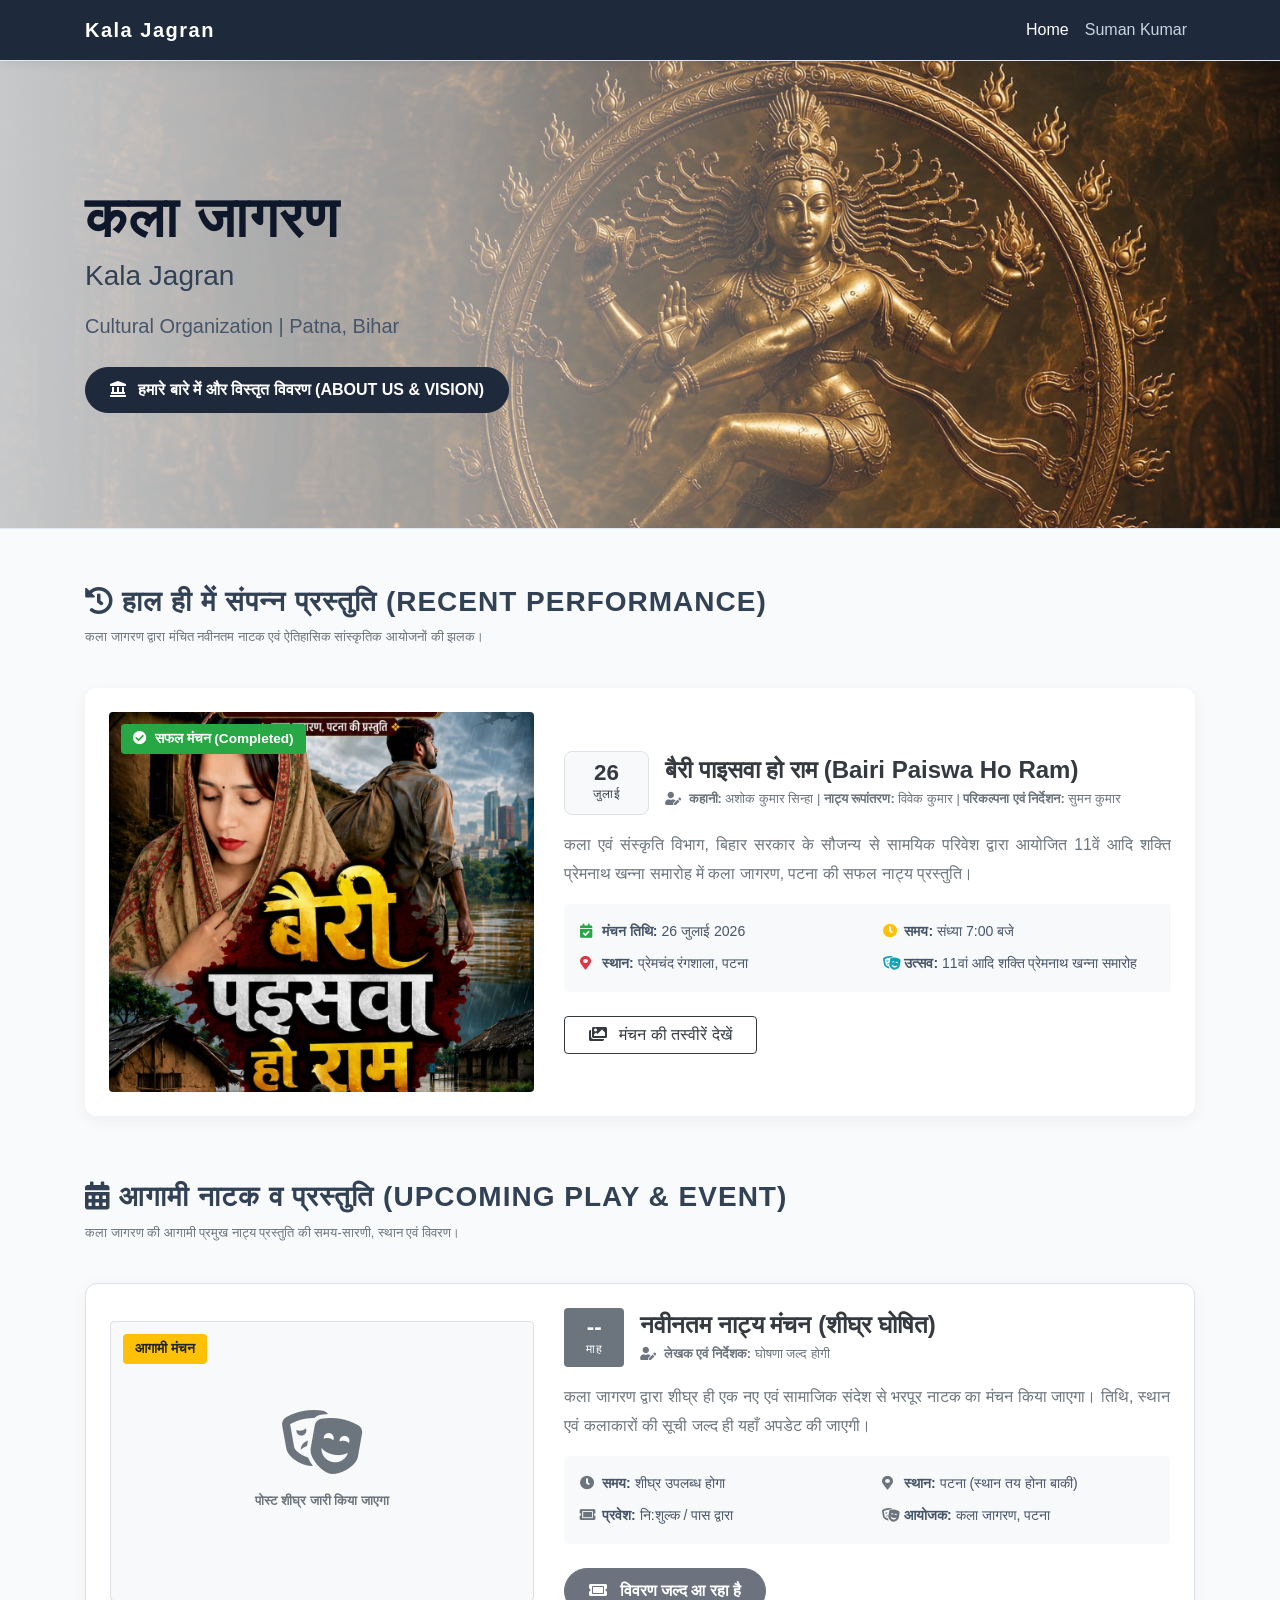
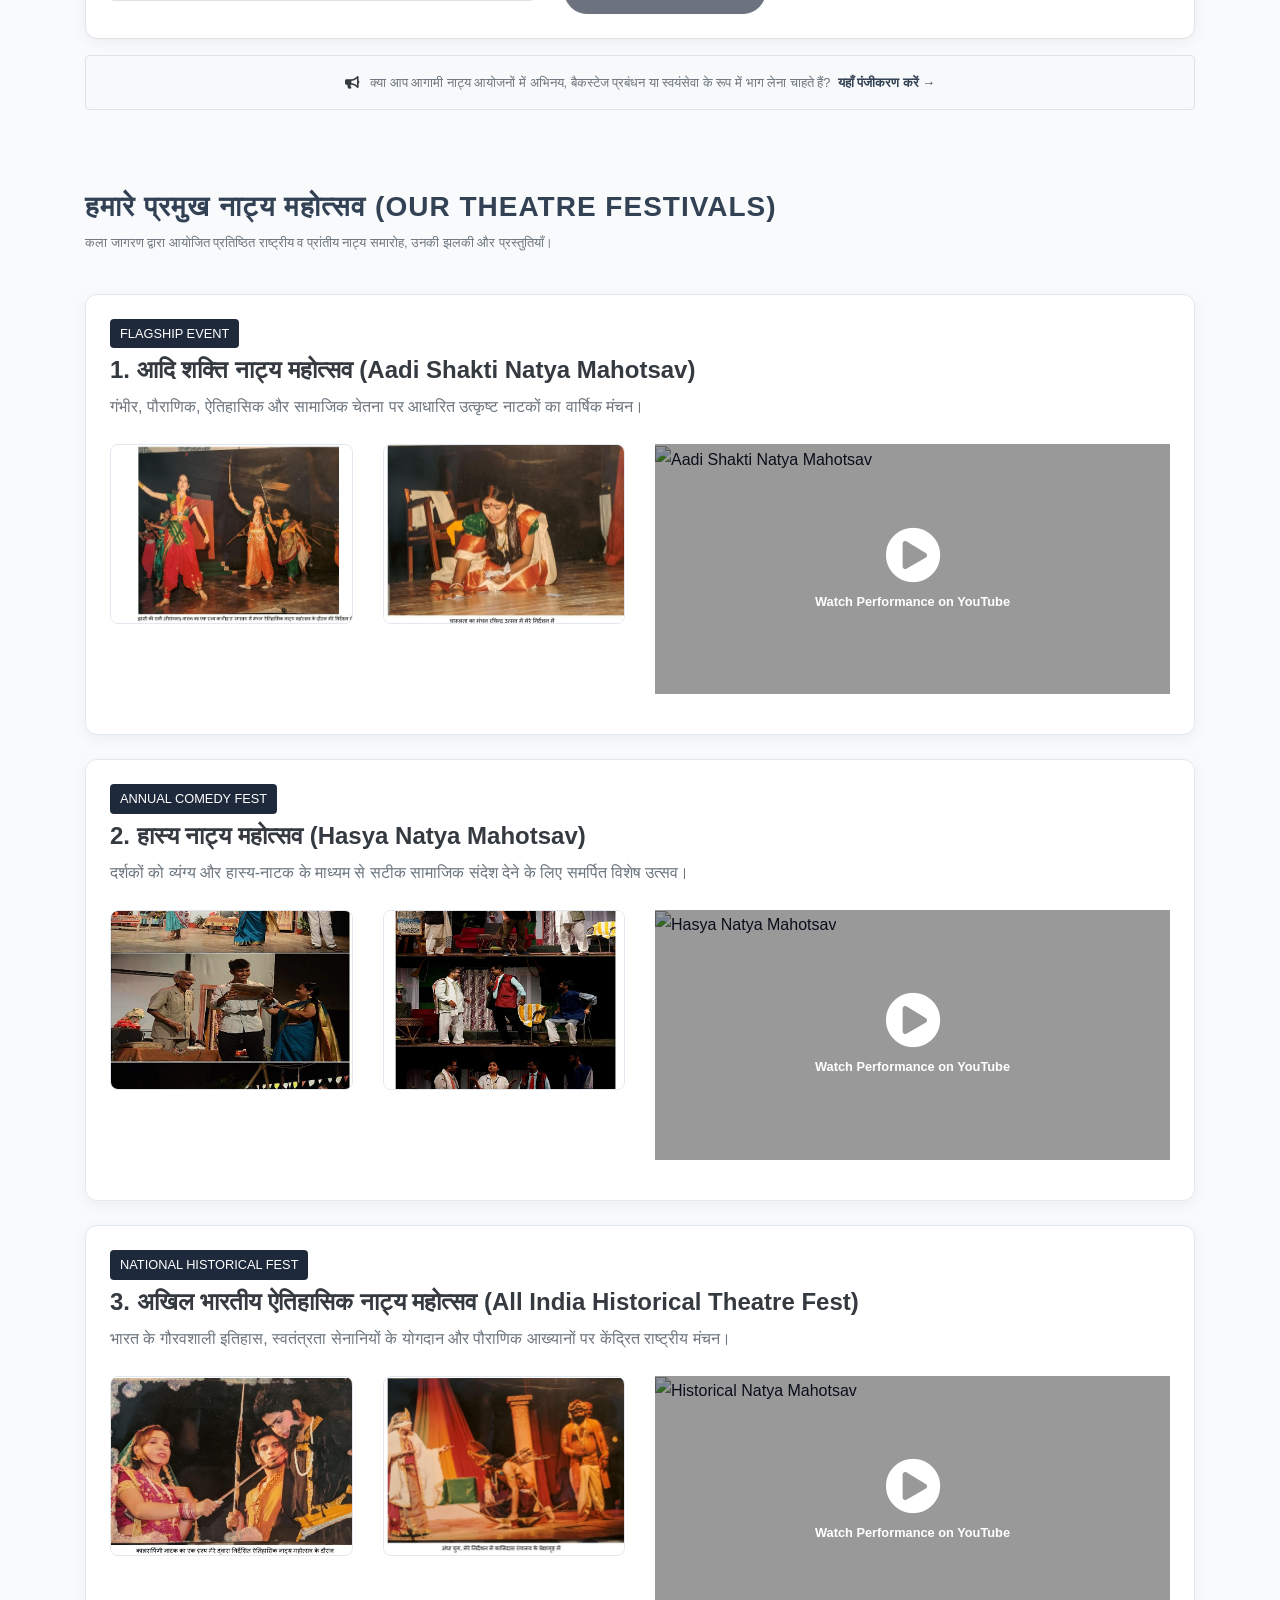
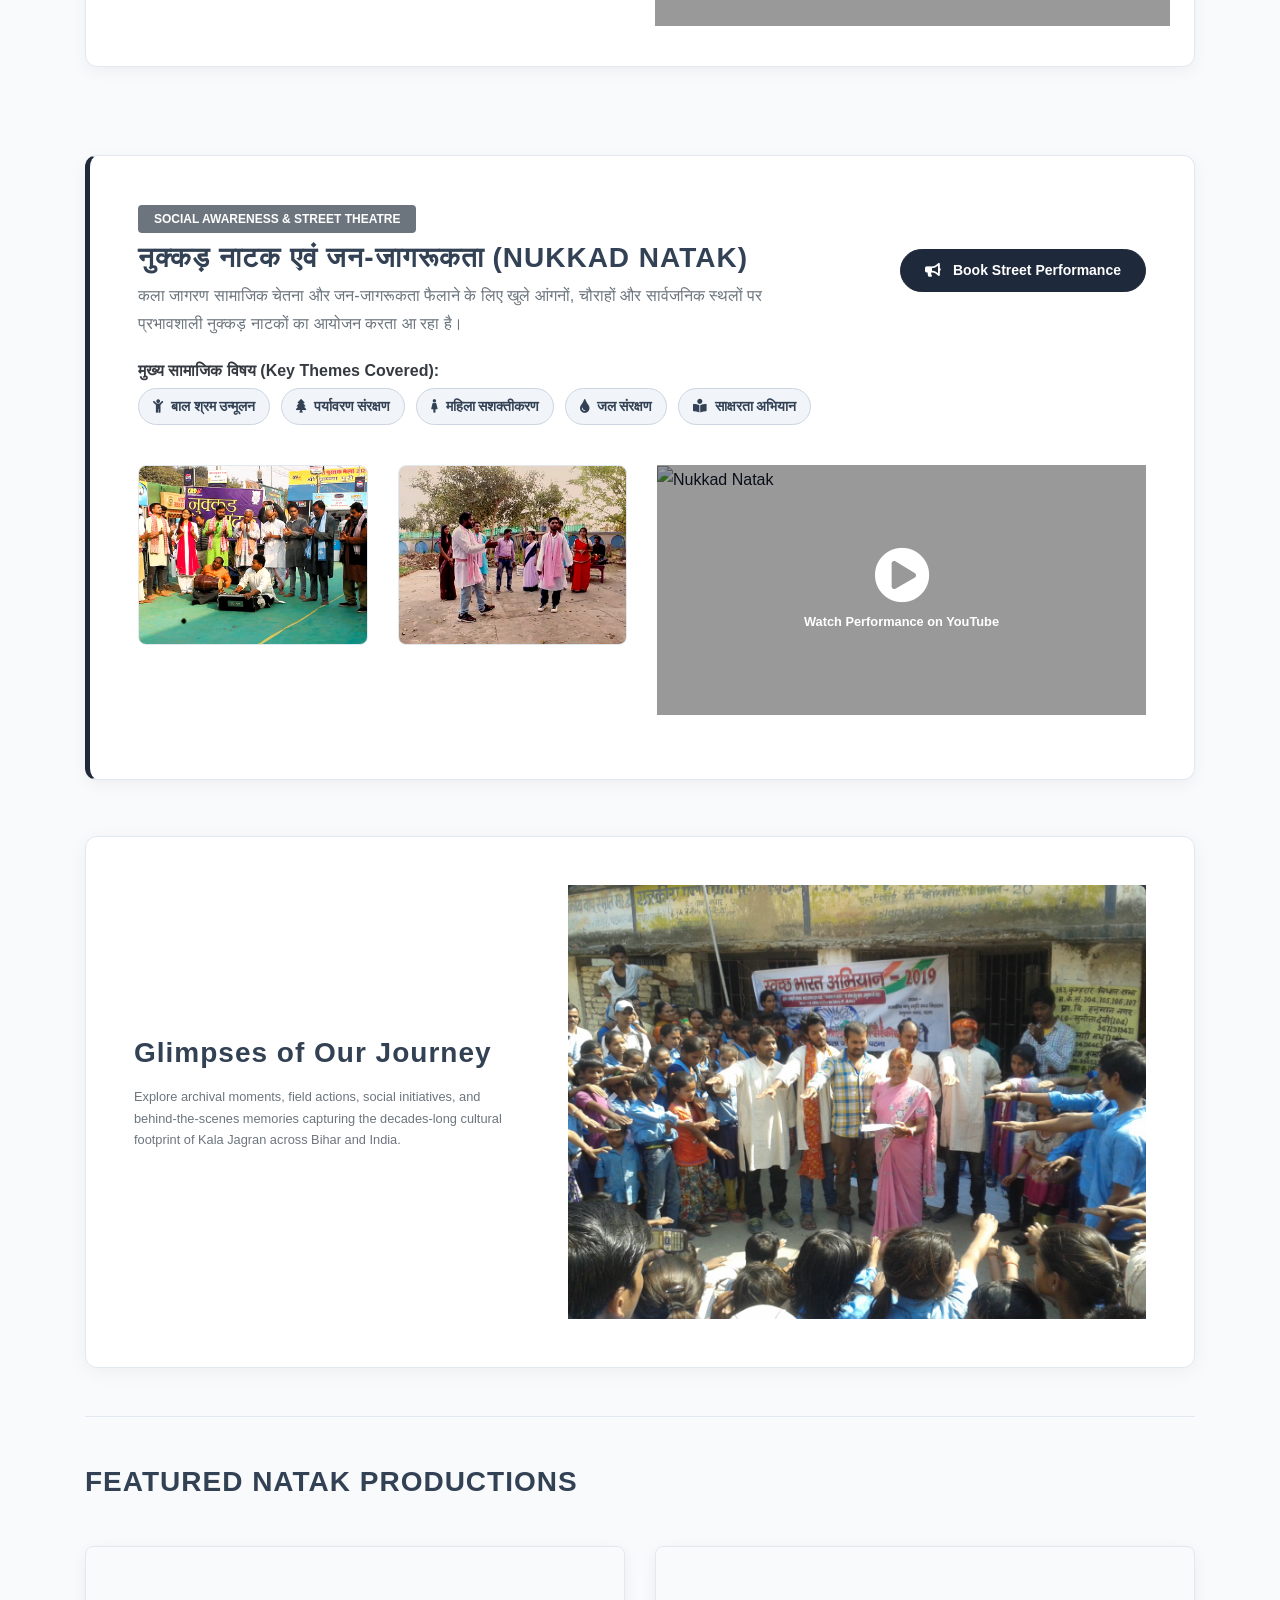
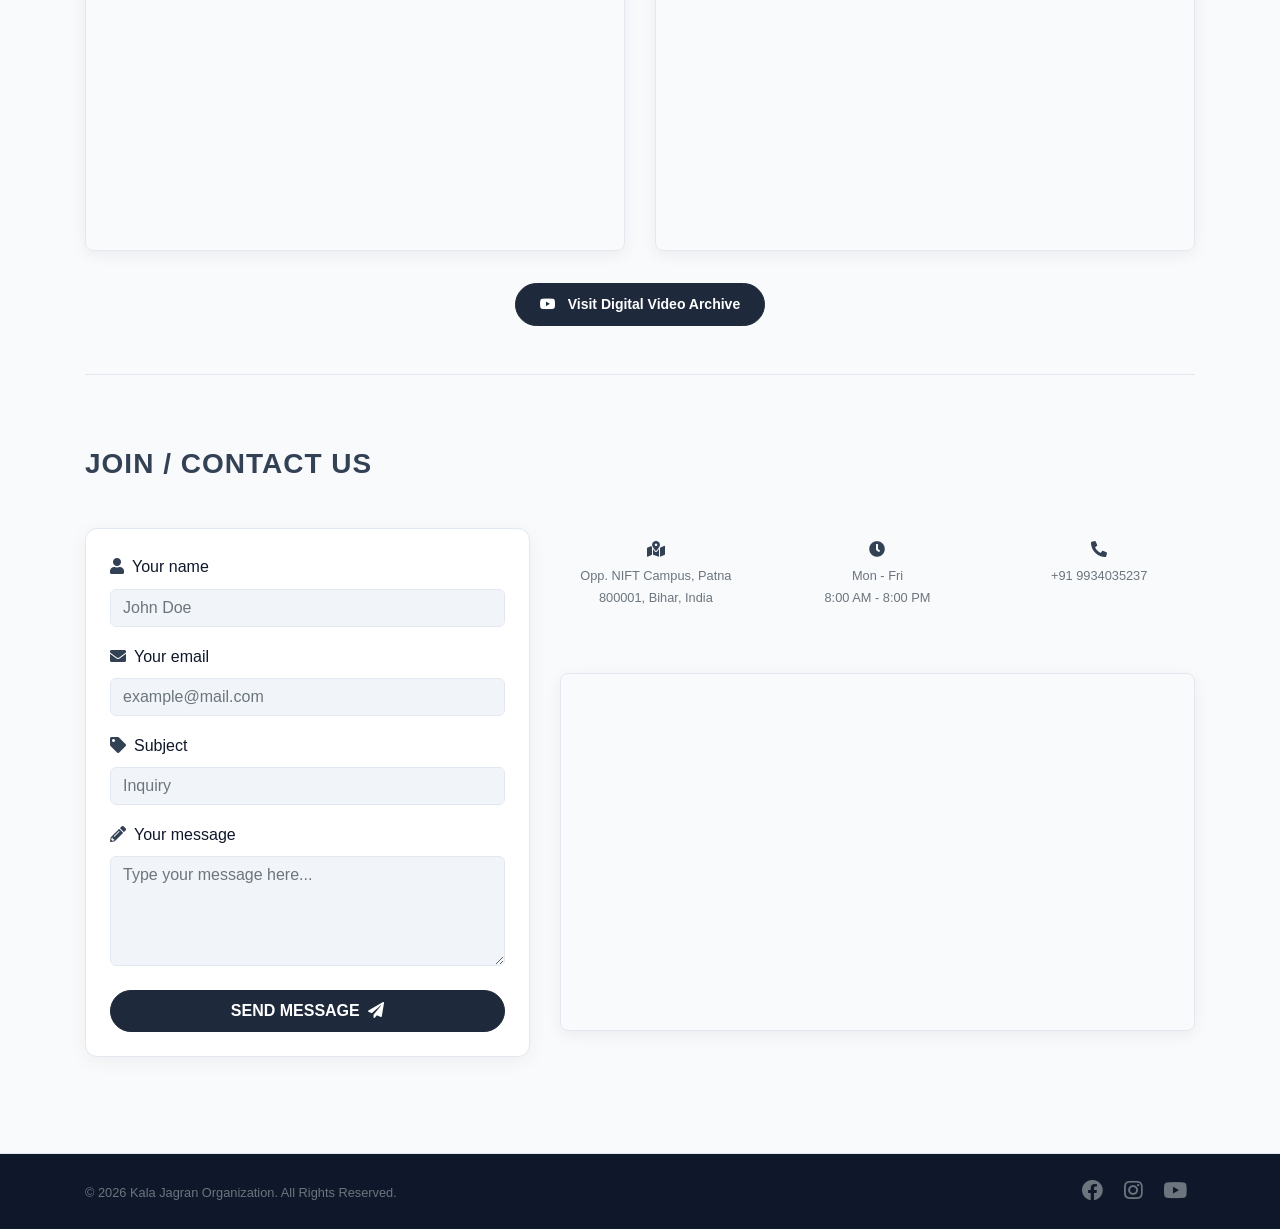
==== commit 3bca795f: "feat: updated theatre sections with image zoom lightbox modal" ====
--- a/index.html
+++ b/index.html
@@ -1,397 +1,728 @@
 <!DOCTYPE html>
-<html lang="en">
+<html lang="hi">
 
 <head>
   <meta charset="UTF-8" />
   <meta http-equiv="X-UA-Compatible" content="IE=edge" />
   <meta name="viewport" content="width=device-width, initial-scale=1.0" />
   <title>Kala Jagran</title>
-  <link rel="icon" href="assets/icon/kalajagran_main.jpg" type="image/x-icon" />
-  <link rel="stylesheet" href="style/style.css" />
+  <link class="js-meta-favicon" rel="icon" href="assets/icon/kalajagran_main.jpg" type="image/x-icon" />
+
+  <!-- Bootstrap & FontAwesome -->
   <link rel="stylesheet" href="https://maxcdn.bootstrapcdn.com/bootstrap/4.0.0/css/bootstrap.min.css"
     integrity="sha384-Gn5384xqQ1aoWXA+058RXPxPg6fy4IWvTNh0E263XmFcJlSAwiGgFAW/dAiS6JXm" crossorigin="anonymous" />
-  <!-- Font Awesome -->
   <link rel="stylesheet" href="https://use.fontawesome.com/releases/v5.15.2/css/all.css" />
+  
+  <!-- External CSS Link -->
+  <link rel="stylesheet" href="style/style.css" />
 </head>
 
-<body class="index-page">
+<body>
   <header>
-    <nav class="
-          navbar navbar-expand-lg navbar-light
-          bg-light
-          fixed-top
-          scrolling-navbar
-        ">
-      <a class="navbar-brand" href="#">Kala Jagran</a>
-      <button class="navbar-toggler" type="button" data-toggle="collapse" data-target="#navbar">
-        <span class="navbar-toggler-icon"></span>
-      </button>
-
-      <div class="collapse navbar-collapse" id="navbar">
-        <ul class="navbar-nav mr-auto smooth-scrolling">
-          <li class="nav-item">
-            <a class="nav-link" href="#intro">Home</a>
-          </li>
-          <li class="nav-item">
-            <a class="nav-link" href="#about">About</a>
-          </li>
-          <li class="nav-item">
-            <a class="nav-link" href="#images">Moments</a>
-          </li>
-          <li class="nav-item">
-            <a class="nav-link" href="#videos">Natak</a>
-          </li>
-          <li class="nav-item">
-            <a class="nav-link" href="suman-kumar.html">Suman Kumar</a>
-          </li>
-          <li class="nav-item">
-            <a class="nav-link" href="#contact_us">Contact Us</a>
-          </li>
-        </ul>
+    <!-- Navigation Bar -->
+    <nav class="navbar navbar-expand-lg fixed-top">
+      <div class="container">
+        <a class="navbar-brand" href="#">Kala Jagran</a>
+        <button class="navbar-toggler" type="button" data-toggle="collapse" data-target="#navbar" aria-controls="navbar" aria-expanded="false" aria-label="Toggle navigation">
+          <span class="navbar-toggler-icon" style="filter: invert(1);"></span>
+        </button>
+
+        <div class="collapse navbar-collapse" id="navbar">
+          <ul class="navbar-nav ml-auto">
+            <li class="nav-item active">
+              <a class="nav-link" href="#intro">Home</a>
+            </li>
+            <li class="nav-item font-weight-bold">
+              <a class="nav-link" href="suman-kumar.html">Suman Kumar</a>
+            </li>
+          </ul>
+        </div>
       </div>
     </nav>
 
+    <!-- Main Hero Block -->
     <div id="intro" class="view">
-      <div class="h-100">
-        <div class="d-flex justify-content-left ml-5 align-items-center h-100">
-          <h2 class="display-4 font-weight-bold text-white pt-5 mb-2">
-            कला जागरण <br />
-            Kala Jagran <br />
-            <p class="mt-3 h6 text-center">Cultural Organization Patna, Bihar</p>
-          </h2>
-        </div>
+      <div class="container">
+        <div class="row align-items-center pt-4">
+          <div class="col-lg-12 text-center text-lg-left">
+            <h1 class="display-4 brand-title mb-2">कला जागरण</h1>
+            <h2 class="h3 font-weight-light neutral-accent mb-3">Kala Jagran</h2>
+            <p class="lead hero-subtitle mb-4">Cultural Organization | Patna, Bihar</p>
+
+            <div class="accordion" id="historyAccordion">
+              <button class="btn btn-neutral text-uppercase" type="button" data-toggle="collapse" data-target="#collapseHistory" aria-expanded="false" aria-controls="collapseHistory">
+                <i class="fas fa-landmark mr-2"></i> हमारे बारे में और विस्तृत विवरण (About Us & Vision)
+              </button>
+            </div>
+          </div>
+        </div>
+
+        <!-- Collapsible Narrative & New Refined Content Section -->
+        <div class="row mt-4">
+          <div class="col-12">
+            <div id="collapseHistory" class="collapse" aria-labelledby="historyAccordion" data-parent="#historyAccordion">
+              <div class="card archive-card p-4 p-md-5 mt-3">
+                
+                <!-- 1. हमारे बारे में -->
+                <h4 class="section-title"><i class="fas fa-info-circle mr-2"></i>1. कला जागरण में आपका स्वागत है (About Us)</h4>
+                <p class="about-text">
+                  कला जागरण भारतीय कला, रंगमंच और संस्कृति को समर्पित एक अग्रणी गैर-लाभकारी सांस्कृतिक संगठन है। वर्ष 1990 में पटना (बिहार) में स्थापित यह संस्था लोककला, सामाजिक नाटक, शास्त्रीय संगीत और समकालीन कला विधाओं के संरक्षण एवं संवर्धन के लिए निरंतर कार्यरत है।
+                </p>
+                <p class="about-text">
+                  हम बिहार और देश भर के वरिष्ठ व युवा रंगकर्मियों के लिए एक साझा मंच प्रदान करते हैं, जहाँ नाट्य कला और सांस्कृतिक धरोहरों को सहेजने के साथ-साथ नया आयाम दिया जाता है।
+                </p>
+
+                <!-- Historic Roots -->
+                <div class="bg-light p-3 rounded my-3 border">
+                  <p class="about-text mb-0 small text-muted">
+                    <strong>संस्था के संस्थापक व सहयोगी रंगकर्मी:</strong> वरिष्ठ रंगकर्मी गणेश प्रसाद सिन्हा, अखिलेश्वर प्रसाद सिन्हा, सुमन कुमार, कन्हैया प्रसाद, शिव शंकर रत्नाकर, नीलेश्वर मिश्र, डॉ किशोर सिन्हा, सुषमा सिन्हा, पूनम ठाकुर, आदिल रशीद, संजय सिंह, दीपक कुमार, अरुण सिंह पिंटू, मनोज मिनिस्टर, रमेश सिंह, संतोष शर्मा, राजकुमार प्रिंस आदि।
+                  </p>
+                </div>
+
+                <hr class="my-4" />
+
+                <!-- 2. दृष्टिकोण और मिशन -->
+                <h4 class="section-title"><i class="fas fa-bullseye mr-2"></i>2. हमारा दृष्टिकोण और मिशन (Vision & Mission)</h4>
+                <p class="about-text">
+                  <strong>दृष्टिकोण (Vision):</strong> एक ऐसे सांस्कृतिक समाज का निर्माण करना जहाँ पारंपरिक व समकालीन नाट्य कलाएँ फलें-फूलें, कलाकारों को गरिमापूर्ण पहचान मिले और युवा पीढ़ी अपनी सांस्कृतिक जड़ों से सशक्त रूप से जुड़ी रहे।
+                </p>
+                <p class="about-text mb-2"><strong>मिशन (Mission):</strong></p>
+                <ul class="about-text pl-4">
+                  <li class="mb-2"><strong>संरक्षण:</strong> विलुप्त होती लोककलाओं, ऐतिहासिक गाथाओं और सांस्कृतिक धरोहरों का प्रामाणिक दस्तावेजीकरण एवं मंचन करना।</li>
+                  <li class="mb-2"><strong>संवर्धन:</strong> राष्ट्रीय स्तर पर विषय-आधारित नाट्य उत्सवों, हास्य समारोहों और गहन कार्यशालाओं का आयोजन करना।</li>
+                  <li class="mb-2"><strong>सशक्तीकरण:</strong> नए व उभरते रंगकर्मियों को गुणवत्तापूर्ण प्रशिक्षण, संसाधन और राष्ट्रीय मंच प्रदान करना।</li>
+                </ul>
+
+                <hr class="my-4" />
+
+                <!-- 3. प्रमुख नाट्य महोत्सव -->
+                <h4 class="section-title"><i class="fas fa-theater-masks mr-2"></i>3. प्रमुख नाट्य महोत्सव (Major Theatre Festivals)</h4>
+                <p class="about-text">कला जागरण वर्ष भर विभिन्न विषयों और सामाजिक संदेशों पर आधारित प्रतिष्ठित नाट्य उत्सवों का आयोजन करता है:</p>
+                
+                <div class="table-responsive mb-3">
+                  <table class="table table-bordered table-custom">
+                    <thead>
+                      <tr>
+                        <th style="width: 35%;">महोत्सव / आयोजन</th>
+                        <th>विवरण व विशेषताएँ</th>
+                      </tr>
+                    </thead>
+                    <tbody>
+                      <tr>
+                        <td><strong>आदि शक्ति नाट्य महोत्सव</strong></td>
+                        <td>कला जागरण का यह फ्लैगशिप वार्षिक आयोजन गंभीर, पौराणिक, ऐतिहासिक और सामाजिक चेतना पर आधारित उत्कृष्ट नाटकों के मंचन के लिए जाना जाता है।</td>
+                      </tr>
+                      <tr>
+                        <td><strong>हास्य नाट्य महोत्सव</strong></td>
+                        <td>दर्शकों को स्वस्थ मनोरंजन प्रदान करने और हास्य-व्यंग्य के माध्यम से सटीक सामाजिक संदेश देने के लिए समर्पित विशेष नाट्य उत्सव।</td>
+                      </tr>
+                      <tr>
+                        <td><strong>अखिल भारतीय ऐतिहासिक नाट्य महोत्सव</strong></td>
+                        <td>भारत के गौरवशाली इतिहास, स्वतंत्रता सेनानियों के योगदान और पौराणिक आख्यानों पर केंद्रित भव्य राष्ट्रीय मंचन।</td>
+                      </tr>
+                    </tbody>
+                  </table>
+                </div>
+
+                <hr class="my-4" />
+
+                <!-- 4. प्रमुख विभाग -->
+                <h4 class="section-title"><i class="fas fa-sitemap mr-2"></i>4. प्रमुख विभाग (Wings & Departments)</h4>
+                <div class="row">
+                  <div class="col-md-6 mb-3">
+                    <div class="border rounded p-3 bg-light h-100">
+                      <h6><i class="fas fa-mask text-primary mr-2"></i><strong>रंगमंच एवं मंच कला (Theatre & Performing Arts)</strong></h6>
+                      <p class="small text-muted mb-0">ऐतिहासिक नाटक, आदि शक्ति नाट्य महोत्सव, हास्य-व्यंग्य नाटक, शास्त्रीय प्रस्तुतियाँ और जन-जागरूकता के लिए सड़क नाटक (नुक्कड़ नाटक)।</p>
+                    </div>
+                  </div>
+                  <div class="col-md-6 mb-3">
+                    <div class="border rounded p-3 bg-light h-100">
+                      <h6><i class="fas fa-child text-primary mr-2"></i><strong>बाल एवं युवा रंगमंच (Youth Theatre Wing)</strong></h6>
+                      <p class="small text-muted mb-0">स्कूली और कॉलेज के विद्यार्थियों के लिए विशेष नाट्य प्रशिक्षण, वर्कशॉप और प्रतिस्पर्धी मंच।</p>
+                    </div>
+                  </div>
+                </div>
+
+                <hr class="my-4" />
+
+                <!-- 5. प्रमुख पहल -->
+                <h4 class="section-title"><i class="fas fa-lightbulb mr-2"></i>5. प्रमुख पहल (Key Initiatives)</h4>
+                <ul class="about-text pl-4">
+                  <li class="mb-2"><strong>कला पाठशाला (समर कैंप):</strong> बच्चों और युवाओं के लिए अभिनय, संवाद अदायगी, योग, अभिव्यक्ति और मंच कलाओं की विशेष ग्रीष्मकालीन कार्यशालाएँ।</li>
+                  <li class="mb-2"><strong>सामाजिक चेतना (नुक्कड़ नाटक):</strong> बाल श्रम, पर्यावरण संरक्षण, साक्षरता, जल संरक्षण और महिला सशक्तीकरण जैसे ज्वलंत मुद्दों पर प्रभावशाली नुक्कड़ नाटकों का आयोजन।</li>
+                </ul>
+
+                <hr class="my-4" />
+
+                <!-- 6. हमारी उपलब्धियाँ -->
+                <h4 class="section-title"><i class="fas fa-trophy mr-2"></i>6. हमारी उपलब्धियाँ (Impact)</h4>
+                <div class="row my-3">
+                  <div class="col-md-4 mb-3">
+                    <div class="impact-box">
+                      <div class="impact-number">3+</div>
+                      <div class="small font-weight-bold text-uppercase">प्रतिष्ठित वार्षिक महोत्सव</div>
+                    </div>
+                  </div>
+                  <div class="col-md-4 mb-3">
+                    <div class="impact-box">
+                      <div class="impact-number">5,000+</div>
+                      <div class="small font-weight-bold text-uppercase">कलाकार सशक्तिकृत</div>
+                    </div>
+                  </div>
+                  <div class="col-md-4 mb-3">
+                    <div class="impact-box">
+                      <div class="impact-number">50,000+</div>
+                      <div class="small font-weight-bold text-uppercase">युवा जुड़ाव</div>
+                    </div>
+                  </div>
+                </div>
+
+                <hr class="my-4" />
+
+                <!-- 7. हमसे जुड़ें -->
+                <h4 class="section-title"><i class="fas fa-hands-helping mr-2"></i>7. हमसे जुड़ें (Get Involved)</h4>
+                <div class="row">
+                  <div class="col-md-6 mb-2">
+                    <p class="about-text"><strong>कलाकारों के लिए:</strong> आगामी अखिल भारतीय ऐतिहासिक नाट्य महोत्सव, आदि शक्ति नाट्य महोत्सव, हास्य नाट्य महोत्सव और कार्यशालाओं में भाग लेने के लिए अपना ऑनलाइन पंजीकरण करें।</p>
+                  </div>
+                  <div class="col-md-6 mb-2">
+                    <p class="about-text"><strong>स्वयंसेवकों (Volunteers) के लिए:</strong> बैकस्टेज प्रबंधन, इवेंट संचालन, डिजिटल प्रमोशन और वर्कशॉप कॉर्डिनेशन में हमारे साथ जुड़कर योगदान दें।</p>
+                  </div>
+                </div>
+
+              </div>
+            </div>
+          </div>
+        </div>
+
       </div>
     </div>
   </header>
-  <hr />
-  <main class="mt-5">
+
+  <main class="py-5">
     <div class="container">
-      <section id="about" class="text-center">
-        <h2 class="mb-5">About</h2>
+
+
+    <!-- Latest Featured Performance / Past Play Section -->
+<section id="latest_play" class="mb-5 py-2">
+  <div class="row">
+    <div class="col-12 text-center text-md-left mb-4">
+      <h3 class="neutral-accent font-weight-bold" style="letter-spacing:1px;">
+        <i class="fas fa-history mr-2"></i>हाल ही में संपन्न प्रस्तुति (RECENT PERFORMANCE)
+      </h3>
+      <p class="text-muted small">कला जागरण द्वारा मंचित नवीनतम नाटक एवं ऐतिहासिक सांस्कृतिक आयोजनों की झलक।</p>
+    </div>
+  </div>
+
+  <div class="card upcoming-card p-4 p-md-4 border-0 shadow-sm">
+    <div class="row align-items-center">
+      
+      <!-- Play Poster / Image Column -->
+      <div class="col-lg-5 col-md-12 mb-4 mb-lg-0">
+        <div class="position-relative">
+          <img src="assets/img/bairi.jpeg" class="img-fluid rounded shadow-sm w-100" alt="बैरी पाइसवा हो राम" style="max-height: 380px; object-fit: cover;">
+          <span class="badge badge-success position-absolute" style="top: 12px; left: 12px; padding: 8px 12px; font-size: 0.85rem;">
+            <i class="fas fa-check-circle mr-1"></i> सफल मंचन (Completed)
+          </span>
+        </div>
+      </div>
+
+      <!-- Play Details Column -->
+      <div class="col-lg-7 col-md-12">
+        <div class="d-flex align-items-center mb-3">
+          <div class="upcoming-date-badge mr-3 bg-light text-dark border">
+            <div class="day font-weight-bold">26</div>
+            <div class="month text-uppercase">जुलाई</div>
+          </div>
+          <div>
+            <h4 class="font-weight-bold text-dark mb-1">बैरी पाइसवा हो राम (Bairi Paiswa Ho Ram)</h4>
+            <p class="small text-muted mb-0">
+              <i class="fas fa-user-edit mr-1"></i> <strong>कहानी:</strong> अशोक कुमार सिन्हा | <strong>नाट्य रूपांतरण:</strong> विवेक कुमार | <strong>परिकल्पना एवं निर्देशन:</strong> सुमन कुमार
+            </p>
+          </div>
+        </div>
+
+        <p class="about-text text-muted mb-3" style="font-size: 0.98rem;">
+          कला एवं संस्कृति विभाग, बिहार सरकार के सौजन्य से सामयिक परिवेश द्वारा आयोजित 11वें आदि शक्ति प्रेमनाथ खन्ना समारोह में कला जागरण, पटना की सफल नाट्य प्रस्तुति।
+        </p>
+
+        <!-- Meta Details Box -->
+        <div class="bg-light p-3 rounded mb-3">
+          <div class="row">
+            <div class="col-sm-6 meta-info-item mb-2 mb-sm-0">
+              <i class="fas fa-calendar-check text-success"></i> <strong>मंचन तिथि:</strong> 26 जुलाई 2026
+            </div>
+            <div class="col-sm-6 meta-info-item mb-2 mb-sm-0">
+              <i class="fas fa-clock text-warning"></i> <strong>समय:</strong> संध्या 7:00 बजे
+            </div>
+            <div class="col-sm-6 meta-info-item mt-sm-2">
+              <i class="fas fa-map-marker-alt text-danger"></i> <strong>स्थान:</strong> प्रेमचंद रंगशाला, पटना
+            </div>
+            <div class="col-sm-6 meta-info-item mt-sm-2">
+              <i class="fas fa-theater-masks text-info"></i> <strong>उत्सव:</strong> 11वां आदि शक्ति प्रेमनाथ खन्ना समारोह
+            </div>
+          </div>
+        </div>
+
+        <!-- Action / Gallery Button -->
+        <div class="d-flex justify-content-start align-items-center pt-2">
+          <a href="#photo_gallery" class="btn btn-outline-dark px-4">
+            <i class="fas fa-images mr-2"></i> मंचन की तस्वीरें देखें
+          </a>
+        </div>
+      </div>
+
+    </div>
+  </div>
+</section>
+
+<!-- Single Featured Upcoming Play Section (Placeholder Template) -->
+<section id="upcoming_plays" class="mb-5 py-2">
+  <div class="row">
+    <div class="col-12 text-center text-md-left mb-4">
+      <h3 class="neutral-accent font-weight-bold" style="letter-spacing:1px;">
+        <i class="fas fa-calendar-alt mr-2"></i>आगामी नाटक व प्रस्तुति (UPCOMING PLAY & EVENT)
+      </h3>
+      <p class="text-muted small">कला जागरण की आगामी प्रमुख नाट्य प्रस्तुति की समय-सारणी, स्थान एवं विवरण।</p>
+    </div>
+  </div>
+
+  <!-- Dynamic Container: Replace content inside when event info is available -->
+  <div class="card upcoming-card p-4 p-md-4 border shadow-sm">
+    <div class="row align-items-center">
+      
+      <!-- Poster Placeholder / Image Column -->
+      <div class="col-lg-5 col-md-12 mb-4 mb-lg-0">
+        <div class="position-relative bg-light rounded d-flex align-items-center justify-content-center text-center p-4 border" style="min-height: 280px; max-height: 380px;">
+          <!-- Default Image / Poster Placeholder -->
+          <div>
+            <i class="fas fa-theater-masks fa-4x text-muted mb-3 opacity-50"></i>
+            <p class="text-muted small font-weight-bold mb-0">पोस्ट शीघ्र जारी किया जाएगा</p>
+            <span class="badge badge-warning position-absolute" style="top: 12px; left: 12px; padding: 8px 12px; font-size: 0.85rem;">
+              आगामी मंचन
+            </span>
+          </div>
+        </div>
+      </div>
+
+      <!-- Play Details Placeholder Column -->
+      <div class="col-lg-7 col-md-12">
+        <div class="d-flex align-items-center mb-3">
+          <div class="upcoming-date-badge mr-3 bg-secondary text-white text-center rounded p-2" style="min-width: 60px;">
+            <div class="day font-weight-bold h4 mb-0">--</div>
+            <div class="month small text-uppercase">माह</div>
+          </div>
+          <div>
+            <h4 class="font-weight-bold text-dark mb-1">नवीनतम नाट्य मंचन (शीघ्र घोषित)</h4>
+            <p class="small text-muted mb-0">
+              <i class="fas fa-user-edit mr-1"></i> <strong>लेखक एवं निर्देशक:</strong> घोषणा जल्द होगी
+            </p>
+          </div>
+        </div>
+
+        <p class="about-text text-muted mb-3" style="font-size: 0.98rem;">
+          कला जागरण द्वारा शीघ्र ही एक नए एवं सामाजिक संदेश से भरपूर नाटक का मंचन किया जाएगा। तिथि, स्थान एवं कलाकारों की सूची जल्द ही यहाँ अपडेट की जाएगी।
+        </p>
+
+        <!-- Meta Details Box Placeholder -->
+        <div class="bg-light p-3 rounded mb-3">
+          <div class="row">
+            <div class="col-sm-6 meta-info-item mb-2 mb-sm-0">
+              <i class="fas fa-clock text-muted"></i> <strong>समय:</strong> शीघ्र उपलब्ध होगा
+            </div>
+            <div class="col-sm-6 meta-info-item mb-2 mb-sm-0">
+              <i class="fas fa-map-marker-alt text-muted"></i> <strong>स्थान:</strong> पटना (स्थान तय होना बाकी)
+            </div>
+            <div class="col-sm-6 meta-info-item mt-sm-2">
+              <i class="fas fa-ticket-alt text-muted"></i> <strong>प्रवेश:</strong> नि:शुल्क / पास द्वारा
+            </div>
+            <div class="col-sm-6 meta-info-item mt-sm-2">
+              <i class="fas fa-theater-masks text-muted"></i> <strong>आयोजक:</strong> कला जागरण, पटना
+            </div>
+          </div>
+        </div>
+
+        <!-- Action Button -->
+        <div class="d-flex justify-content-start align-items-center pt-2">
+          <a href="#contact_us" class="btn btn-neutral px-4 disabled" style="pointer-events: none; opacity: 0.65;">
+            <i class="fas fa-ticket-alt mr-2"></i> विवरण जल्द आ रहा है
+          </a>
+        </div>
+      </div>
+
+    </div>
+  </div>
+
+  <!-- Registration Banner -->
+  <div class="card bg-light border p-3 rounded text-center mt-3">
+    <p class="mb-0 small text-muted">
+      <i class="fas fa-bullhorn text-dark mr-2"></i>
+      क्या आप आगामी नाट्य आयोजनों में अभिनय, बैकस्टेज प्रबंधन या स्वयंसेवा के रूप में भाग लेना चाहते हैं? 
+      <a href="#contact_us" class="font-weight-bold neutral-accent ml-1">यहाँ पंजीकरण करें &rarr;</a>
+    </p>
+  </div>
+</section>
+
+
+      <!-- Dedicated Natya Mahotsav Section -->
+<section id="natya_mahotsavs" class="mb-5 py-4">
+  <div class="row">
+    <div class="col-12 text-center text-md-left mb-4">
+      <h3 class="neutral-accent font-weight-bold" style="letter-spacing:1px;">हमारे प्रमुख नाट्य महोत्सव (OUR THEATRE FESTIVALS)</h3>
+      <p class="text-muted small">कला जागरण द्वारा आयोजित प्रतिष्ठित राष्ट्रीय व प्रांतीय नाट्य समारोह, उनकी झलकी और प्रस्तुतियाँ।</p>
+    </div>
+  </div>
+
+  <!-- 1. आदि शक्ति नाट्य महोत्सव -->
+  <div class="card festival-card p-4 mb-4">
+    <div class="row align-items-center">
+      <div class="col-lg-12 mb-3">
+        <span class="festival-badge text-uppercase mb-2 d-inline-block">Flagship Event</span>
+        <h4 class="font-weight-bold text-dark">1. आदि शक्ति नाट्य महोत्सव (Aadi Shakti Natya Mahotsav)</h4>
+        <p class="text-muted mb-0">गंभीर, पौराणिक, ऐतिहासिक और सामाजिक चेतना पर आधारित उत्कृष्ट नाटकों का वार्षिक मंचन।</p>
+      </div>
+    </div>
+    
+    <!-- Photos & Video Grid for Aadi Shakti Natya -->
+    <div class="row mt-2">
+      <div class="col-md-3 col-6 mb-3">
+        <img src="assets/img/aadishakti.jpg" class="media-thumb img-zoomable" alt="Aadi Shakti Natya Photo 1" style="cursor: pointer;">
+      </div>
+      <div class="col-md-3 col-6 mb-3">
+        <img src="assets/img/aadishakti1.jpg" class="media-thumb img-zoomable" alt="Aadi Shakti Natya Photo 2" style="cursor: pointer;">
+      </div>
+      <div class="col-lg-6 mb-3">
+        <div class="position-relative rounded overflow-hidden shadow-sm" style="height: 100%; min-height: 250px;">
+          <!-- YouTube Thumbnail Image -->
+          <img src="https://img.youtube.com/vi/pZJXNI68kwE/hqdefault.jpg" class="w-100 h-100" style="object-fit: cover;" alt="Aadi Shakti Natya Mahotsav">
+          
+          <!-- Clickable Play Button Overlay -->
+          <a href="https://youtu.be/pZJXNI68kwE?si=8OiZTslGG5ejKTCs" target="_blank" class="position-absolute top-0 start-0 w-100 h-100 d-flex align-items-center justify-content-center text-decoration-none" style="background: rgba(0, 0, 0, 0.4); left: 0; top: 0;">
+            <div class="text-center">
+              <i class="fas fa-play-circle text-white mb-2" style="font-size: 3.5rem;"></i>
+              <div class="font-weight-bold text-white small">Watch Performance on YouTube</div>
+            </div>
+          </a>
+        </div>
+      </div>
+    </div>
+  </div>
+
+  <!-- 2. हास्य नाट्य महोत्सव -->
+  <div class="card festival-card p-4 mb-4">
+    <div class="row align-items-center">
+      <div class="col-lg-12 mb-3">
+        <span class="festival-badge text-uppercase mb-2 d-inline-block">Annual Comedy Fest</span>
+        <h4 class="font-weight-bold text-dark">2. हास्य नाट्य महोत्सव (Hasya Natya Mahotsav)</h4>
+        <p class="text-muted mb-0">दर्शकों को व्यंग्य और हास्य-नाटक के माध्यम से सटीक सामाजिक संदेश देने के लिए समर्पित विशेष उत्सव।</p>
+      </div>
+    </div>
+
+    <!-- Photos & Video Grid for Hasya Natya -->
+    <div class="row mt-2">
+      <div class="col-md-3 col-6 mb-3">
+        <img src="assets/img/evidence for padmashri - natya_mahotsav-1.jpg" class="media-thumb img-zoomable" alt="Hasya Natya Photo 1" style="cursor: pointer;">
+      </div>
+      <div class="col-md-3 col-6 mb-3">
+        <img src="assets/img/evidence for padmashri - natya_mahotsav-2.jpg" class="media-thumb img-zoomable" alt="Hasya Natya Photo 2" style="cursor: pointer;">
+      </div>
+      <div class="col-lg-6 mb-3">
+        <div class="position-relative rounded overflow-hidden shadow-sm" style="height: 100%; min-height: 250px;">
+          <!-- YouTube Thumbnail Image -->
+          <img src="https://img.youtube.com/vi/syQw3PFB6c0/hqdefault.jpg" class="w-100 h-100" style="object-fit: cover;" alt="Hasya Natya Mahotsav">
+          
+          <!-- Clickable Play Button Overlay -->
+          <a href="https://www.youtube.com/watch?v=syQw3PFB6c0" target="_blank" class="position-absolute top-0 start-0 w-100 h-100 d-flex align-items-center justify-content-center text-decoration-none" style="background: rgba(0, 0, 0, 0.4); left: 0; top: 0;">
+            <div class="text-center">
+              <i class="fas fa-play-circle text-white mb-2" style="font-size: 3.5rem;"></i>
+              <div class="font-weight-bold text-white small">Watch Performance on YouTube</div>
+            </div>
+          </a>
+        </div>
+      </div>
+    </div>
+  </div>
+
+  <!-- 3. अखिल भारतीय ऐतिहासिक नाट्य महोत्सव -->
+  <div class="card festival-card p-4 mb-2">
+    <div class="row align-items-center">
+      <div class="col-lg-12 mb-3">
+        <span class="festival-badge text-uppercase mb-2 d-inline-block">National Historical Fest</span>
+        <h4 class="font-weight-bold text-dark">3. अखिल भारतीय ऐतिहासिक नाट्य महोत्सव (All India Historical Theatre Fest)</h4>
+        <p class="text-muted mb-0">भारत के गौरवशाली इतिहास, स्वतंत्रता सेनानियों के योगदान और पौराणिक आख्यानों पर केंद्रित राष्ट्रीय मंचन।</p>
+      </div>
+    </div>
+
+    <!-- Photos & Video Grid for Historical Natya -->
+    <div class="row mt-2">
+      <div class="col-md-3 col-6 mb-3">
+        <img src="assets/img/historical.jpg" class="media-thumb img-zoomable" alt="Historical Natya Photo 1" style="cursor: pointer;">
+      </div>
+      <div class="col-md-3 col-6 mb-3">
+        <img src="assets/img/historical1.jpg" class="media-thumb img-zoomable" alt="Historical Natya Photo 2" style="cursor: pointer;">
+      </div>
+      <div class="col-lg-6 mb-3">
+        <div class="position-relative rounded overflow-hidden shadow-sm" style="height: 100%; min-height: 250px;">
+          <!-- YouTube Thumbnail Image -->
+          <img src="https://img.youtube.com/vi/_AN4qLJejyg/hqdefault.jpg" class="w-100 h-100" style="object-fit: cover;" alt="Historical Natya Mahotsav">
+          
+          <!-- Clickable Play Button Overlay -->
+          <a href="https://youtu.be/_AN4qLJejyg?si=MNlfcv0M1VrW4OJD" target="_blank" class="position-absolute top-0 start-0 w-100 h-100 d-flex align-items-center justify-content-center text-decoration-none" style="background: rgba(0, 0, 0, 0.4); left: 0; top: 0;">
+            <div class="text-center">
+              <i class="fas fa-play-circle text-white mb-2" style="font-size: 3.5rem;"></i>
+              <div class="font-weight-bold text-white small">Watch Performance on YouTube</div>
+            </div>
+          </a>
+        </div>
+      </div>
+    </div>
+  </div>
+</section>
+
+<!-- Dedicated Nukkad Natak Section -->
+<section id="nukkad_natak" class="mb-5 py-2">
+  <div class="card nukkad-card p-4 p-md-5">
+    <div class="row align-items-center mb-4">
+      <div class="col-lg-8 col-md-7">
+        <span class="badge badge-secondary text-uppercase mb-2 px-3 py-2">Social Awareness & Street Theatre</span>
+        <h3 class="neutral-accent font-weight-bold" style="letter-spacing:1px;">नुक्कड़ नाटक एवं जन-जागरूकता (NUKKAD NATAK)</h3>
+        <p class="text-muted mb-0">
+          कला जागरण सामाजिक चेतना और जन-जागरूकता फैलाने के लिए खुले आंगनों, चौराहों और सार्वजनिक स्थलों पर प्रभावशाली नुक्कड़ नाटकों का आयोजन करता आ रहा है।
+        </p>
+      </div>
+      <div class="col-lg-4 col-md-5 text-md-right mt-3 mt-md-0">
+        <a class="btn btn-neutral btn-sm px-4" href="#contact_us">
+          <i class="fas fa-bullhorn mr-2"></i> Book Street Performance
+        </a>
+      </div>
+    </div>
+
+    <!-- Core Social Topics Addressed -->
+    <div class="mb-4">
+      <h6 class="font-weight-bold text-dark mb-2">मुख्य सामाजिक विषय (Key Themes Covered):</h6>
+      <div>
+        <span class="topic-badge"><i class="fas fa-child mr-1"></i> बाल श्रम उन्मूलन</span>
+        <span class="topic-badge"><i class="fas fa-tree mr-1"></i> पर्यावरण संरक्षण</span>
+        <span class="topic-badge"><i class="fas fa-female mr-1"></i> महिला सशक्तीकरण</span>
+        <span class="topic-badge"><i class="fas fa-tint mr-1"></i> जल संरक्षण</span>
+        <span class="topic-badge"><i class="fas fa-book-reader mr-1"></i> साक्षरता अभियान</span>
+      </div>
+    </div>
+
+    <!-- Photos & Video Grid for Nukkad Natak -->
+    <div class="row mt-2">
+      <div class="col-md-3 col-6 mb-3">
+        <img src="assets/img/nukkad.png" class="media-thumb img-zoomable" alt="Nukkad Natak Photo 1" style="cursor: pointer;">
+      </div>
+      <div class="col-md-3 col-6 mb-3">
+        <img src="assets/img/nukkad1.png" class="media-thumb img-zoomable" alt="Nukkad Natak Photo 2" style="cursor: pointer;">
+      </div>
+      <div class="col-lg-6 mb-3">
+        <div class="position-relative rounded overflow-hidden shadow-sm" style="height: 100%; min-height: 250px;">
+          <!-- YouTube Thumbnail Image -->
+          <img src="https://img.youtube.com/vi/UeejGFXPnCw/hqdefault.jpg" class="w-100 h-100" style="object-fit: cover;" alt="Nukkad Natak">
+          
+          <!-- Clickable Play Button Overlay -->
+          <a href="https://youtu.be/UeejGFXPnCw?si=XSJHZk0H_ZHmAEw3" target="_blank" class="position-absolute top-0 start-0 w-100 h-100 d-flex align-items-center justify-content-center text-decoration-none" style="background: rgba(0, 0, 0, 0.4); left: 0; top: 0;">
+            <div class="text-center">
+              <i class="fas fa-play-circle text-white mb-2" style="font-size: 3.5rem;"></i>
+              <div class="font-weight-bold text-white small">Watch Performance on YouTube</div>
+            </div>
+          </a>
+        </div>
+      </div>
+    </div>
+  </div>
+</section>
+
+<!-- Image Zoom Modal (Lightbox) -->
+<div class="modal fade" id="imageZoomModal" tabindex="-1" aria-hidden="true">
+  <div class="modal-dialog modal-dialog-centered modal-lg">
+    <div class="modal-content bg-transparent border-0">
+      <div class="modal-header border-0 pb-0">
+        <button type="button" class="close text-white opacity-100" data-dismiss="modal" aria-label="Close" style="font-size: 2rem; outline: none;">
+          <span aria-hidden="true">&times;</span>
+        </button>
+      </div>
+      <div class="modal-body text-center p-2">
+        <img src="" id="zoomedImage" class="img-fluid rounded shadow-lg" alt="Zoomed View" style="max-height: 85vh; object-fit: contain;">
+      </div>
+    </div>
+  </div>
+</div>
+
+<!-- Optional Hover CSS and JS Script for Zoom Feature -->
+<style>
+  .img-zoomable {
+    transition: transform 0.2s ease, opacity 0.2s ease;
+  }
+  .img-zoomable:hover {
+    transform: scale(1.03);
+    opacity: 0.9;
+  }
+</style>
+
+<script>
+  document.addEventListener("DOMContentLoaded", function () {
+    const zoomableImages = document.querySelectorAll(".img-zoomable");
+    const modalImage = document.getElementById("zoomedImage");
+
+    zoomableImages.forEach(img => {
+      img.addEventListener("click", function () {
+        modalImage.src = this.src;
+        modalImage.alt = this.alt;
+        $('#imageZoomModal').modal('show');
+      });
+    });
+  });
+</script>
+
+      <!-- Photo Gallery Section -->
+      <section id="photo_gallery" class="mb-5">
+        <div class="card archive-card p-4 p-md-5">
+          <div class="row align-items-center">
+            <div class="col-lg-5 mb-4 mb-lg-0 text-center text-lg-left">
+              <h3 class="neutral-accent font-weight-bold mb-3" style="letter-spacing:1px;">Glimpses of Our Journey</h3>
+              <p class="text-muted small pr-lg-3" style="line-height: 1.7;">
+                Explore archival moments, field actions, social initiatives, and behind-the-scenes memories capturing the decades-long cultural footprint of Kala Jagran across Bihar and India.
+              </p>
+            </div>
+            <div class="col-lg-7">
+              <div id="demo" class="carousel slide shadow-lg rounded" data-ride="carousel">
+                <div class="carousel-inner bg-dark">
+                  <div class="carousel-item active"><img src="assets/img/1.jpeg" class="d-block w-100" alt="Moment 1" /></div>
+                  <div class="carousel-item"><img src="assets/img/2.jpeg" class="d-block w-100" alt="Moment 2" /></div>
+                  <div class="carousel-item"><img src="assets/img/3.jpeg" class="d-block w-100" alt="Moment 3" /></div>
+                  <div class="carousel-item"><img src="assets/img/4.jpeg" class="d-block w-100" alt="Moment 4" /></div>
+                  <div class="carousel-item"><img src="assets/img/5.jpeg" class="d-block w-100" alt="Moment 5" /></div>
+                </div>
+                <a class="carousel-control-prev" href="#demo" data-slide="prev">
+                  <span class="carousel-control-prev-icon"></span>
+                </a>
+                <a class="carousel-control-next" href="#demo" data-slide="next">
+                  <span class="carousel-control-next-icon"></span>
+                </a>
+              </div>
+            </div>
+          </div>
+        </div>
+      </section>
+
+      <hr class="my-5" />
+
+      <!-- Video Archive Section -->
+      <section id="productions" class="mb-5">
         <div class="row">
-          <!-- <div class="col-lg-5 col-md-12 mb-4">
-			  <img src="assets/img/nanaji.jpg" class="img-fluid" />
-			</div> -->
-          <div class="col-lg-12 col-md-12">
-            <p class="mb-5 align-middle">
-              कला जागरण की स्थापना 1990 में बिहार के पटना जिला में की गई ।बिहार रंगमंच के कई रंगकर्मी एक छत रूपी
-              संस्था की तलाश में थे ।बिहार के वरिष्ठ रंगकर्मी गणेश प्रसाद
-              सिन्हा, अखिलेश्वर प्रसाद सिन्हा, सुमन कुमार कन्हैया प्रसाद ,शिव
-              शंकर रत्नाकर, नीलेश्वर मिश्र ,डॉ किशोर सिन्हा ,सुषमा सिन्हा
-              ,पूनम ठाकुर, आदिल रशीद ,संजय सिंह ,दीपक कुमार अरुण सिंह पिंटू,
-              मनोज मिनिस्टर, रमेश सिंह, संतोष शर्मा ,राजकुमार प्रिंस जैसे कई
-              कलाकारों के सामूहिक प्रयास और सहयोग से उस दौर में कला जागरण की
-              स्थापना हुई ।संस्था की पहली प्रस्तुति मधुकर सिंह लिखित बाबूजी का
-              पासबुक नाटक था जिसकी देश के कई भागों में प्रस्तुतियां ।हुई इसके
-              साथ ही आऊ झोपड़ी सुलग गेल, दो कौड़ी का खेल, बूढ़ी घोड़ी लाल लगाम
-              ,स्वतंत्रता की पुकार ,संपूर्ण क्रांति, सिलसिला जारी है, सनहा, जो
-              किताबों में नहीं है ,पुजारी काका, जोंक, बेवा, तूफान
-              सिंह,ताम्रपत्र, बेजुबान, सपना भईल विरान ,फूट, नरडंका,सुहागन बनली
-              अभागन ,भटकते लोग ,नदी का पानी,अंधा युग, बिन दुलहन की शादी ,आपन
-              हारल, पंच लाइट, असाढ़ का एक , बटोही सुन लो हमरी बात, बाबू लोहा
-              सिंह, फटा नोट, बड़े साहब खो गए, चारुलता ,ससुराल का नौकर, बाजे
-              ढिंढोरा, नीलकंठ निराला, अमली, रंगभूमि, सद्गति, सिक्का, चोरी,
-              घूस, माधवी, कबूतरी सहित कई नाटकों का मंचन कर चुकी है। नृत्य
-              नाटिका- वीरांगना, अंबपाली ,बिहार की बहार, गोपा सहित कई नाटकों का
-              मंचन बौद्ध महोत्सव, राजगीर महोत्सव जैसे देश के कई महत्वपूर्ण
-              आयोजनों में हुआ है। बाल रंगमंच को प्रोत्साहित करने के लिए संस्था
-              ने जेड सी सी, एन सी जेड,सी सी, संगीत नाटक अकादमी ,नई दिल्ली एवं
-              बिहार सरकार के कई नाट्य कार्यशाला का आयोजन कर चुकी है राष्ट्रीय
-              नाट्य विद्यालय ,नई दिल्ली के चर्चित आयोजन जश्ने बचपन में कला
-              जागरण के बाल कलाकारों ने बाल श्रम पर आधारित जरूरत इसी की थी नाटक
-              का सफल मंचन किया । नाट्यकार डॉक्टर चतुर्भुज की स्मृति में पिछले
-              11 वर्षों से लगातार अखिल भारतीय ऐतिहासिक नाट्य महोत्सव का आयोजन
-              किया जाता रहा है ।इस आयोजन में स्वतंत्रता की पुकार ,पीर अली,
-              वीरांगना, गोपा, अम्बपाली ,अशोक, कालसर्पिणी जैसे कई नाम शामिल
-              हैं। कला जागरण पिछले 5 वर्षों से प्रेम नाथ खन्ना आदि शक्ति नाट्य
-              महोत्सव और पिछले 3 वर्षों से हास्य नाट्य महोत्सव का आयोजन करा
-              रही है।
-            </p>
-          </div>
+          <div class="col-12 mb-4">
+            <h3 class="neutral-accent font-weight-bold mb-4 text-center text-md-left" style="letter-spacing:1px;">FEATURED NATAK PRODUCTIONS</h3>
+          </div>
+          <div class="col-md-6 mb-4">
+            <div class="embed-responsive embed-responsive-16by9">
+              <iframe class="embed-responsive-item" src="https://www.youtube.com/embed/6KeohMvG4do" frameborder="0" allowfullscreen></iframe>
+            </div>
+          </div>
+          <div class="col-md-6 mb-4">
+            <div class="embed-responsive embed-responsive-16by9">
+              <iframe class="embed-responsive-item" src="https://www.youtube.com/embed/n1Tzwj4Lfn8" frameborder="0" allowfullscreen></iframe>
+            </div>
+          </div>
+        </div>
+
+        <div class="text-center mt-2">
+          <a class="btn btn-neutral px-4 btn-sm" href="https://www.youtube.com/channel/UC56fLZdZmb84-8cKLxCy9Fg" target="_blank">
+            <i class="fab fa-youtube mr-2"></i> Visit Digital Video Archive
+          </a>
         </div>
       </section>
-      <hr />
-      <section id="images" class="text-center">
-        <h2 class="mb-5">Moments</h2>
-
-        <div id="demo" class="carousel slide" data-ride="carousel">
-          <!-- Indicators -->
-          <ul class="carousel-indicators">
-            <li data-target="#demo" data-slide-to="0" class="active"></li>
-            <li data-target="#demo" data-slide-to="1"></li>
-            <li data-target="#demo" data-slide-to="2"></li>
-            <li data-target="#demo" data-slide-to="3"></li>
-            <li data-target="#demo" data-slide-to="4"></li>
-            <li data-target="#demo" data-slide-to="5"></li>
-            <li data-target="#demo" data-slide-to="6"></li>
-            <li data-target="#demo" data-slide-to="7"></li>
-            <li data-target="#demo" data-slide-to="8"></li>
-            <li data-target="#demo" data-slide-to="9"></li>
-            <li data-target="#demo" data-slide-to="10"></li>
-            <li data-target="#demo" data-slide-to="11"></li>
-            <li data-target="#demo" data-slide-to="12"></li>
-            <li data-target="#demo" data-slide-to="13"></li>
-            <li data-target="#demo" data-slide-to="14"></li>
-          </ul>
-
-          <!-- The slideshow -->
-          <div class="carousel-inner">
-            <div class="carousel-item active">
-              <img src="assets/img/1.jpeg" class="img-fluid" alt="" />
-            </div>
-            <div class="carousel-item">
-              <img src="assets/img/2.jpeg" class="img-fluid" alt="" />
-            </div>
-            <div class="carousel-item">
-              <img src="assets/img/3.jpeg" class="img-fluid" alt="" />
-            </div>
-            <div class="carousel-item">
-              <img src="assets/img/4.jpeg" class="img-fluid" alt="" />
-            </div>
-            <div class="carousel-item">
-              <img src="assets/img/5.jpeg" class="img-fluid" alt="" />
-            </div>
-            <div class="carousel-item">
-              <img src="assets/img/6.jpeg" class="img-fluid" alt="" />
-            </div>
-            <div class="carousel-item">
-              <img src="assets/img/7.jpeg" class="img-fluid" alt="" />
-            </div>
-            <div class="carousel-item">
-              <img src="assets/img/8.jpeg" class="img-fluid" alt="" />
-            </div>
-            <div class="carousel-item">
-              <img src="assets/img/9.jpeg" class="img-fluid" alt="" />
-            </div>
-            <div class="carousel-item">
-              <img src="assets/img/10.jpeg" class="img-fluid" alt="" />
-            </div>
-            <div class="carousel-item">
-              <img src="assets/img/11.jpeg" class="img-fluid" alt="" />
-            </div>
-            <div class="carousel-item">
-              <img src="assets/img/12.jpeg" class="img-fluid" alt="" />
-            </div>
-            <div class="carousel-item">
-              <img src="assets/img/13.jpeg" class="img-fluid" alt="" />
-            </div>
-            <div class="carousel-item">
-              <img src="assets/img/14.jpeg" class="img-fluid" alt="" />
-            </div>
-            <div class="carousel-item">
-              <img src="assets/img/15.jpeg" class="img-fluid" alt="" />
-            </div>
-          </div>
-
-          <!-- Left and right controls -->
-          <a class="carousel-control-prev" href="#demo" data-slide="prev">
-            <span class="carousel-control-prev-icon"></span>
-          </a>
-          <a class="carousel-control-next" href="#demo" data-slide="next">
-            <span class="carousel-control-next-icon"></span>
-          </a>
+
+      <hr class="my-5" />
+
+      <!-- Contact & Info Section -->
+      <section id="contact_us" class="py-4">
+        <div class="row">
+          <div class="col-12 mb-4">
+            <h3 class="neutral-accent font-weight-bold mb-4 text-center text-md-left" style="letter-spacing:1px;">JOIN / CONTACT US</h3>
+          </div>
+        </div>
+        <div class="row">
+          <!-- Form -->
+          <div class="col-lg-5 col-md-12 mb-4">
+            <div class="card archive-card p-4">
+              <form method="POST" action="POST" data-netlify="true">
+                <div class="form-group mb-3">
+                  <label for="form_name"><i class="fa fa-user neutral-accent mr-2"></i>Your name</label>
+                  <input type="text" id="form_name" class="form-control form-dark-control" name="name" placeholder="John Doe" required />
+                </div>
+                <div class="form-group mb-3">
+                  <label for="form_email"><i class="fa fa-envelope neutral-accent mr-2"></i>Your email</label>
+                  <input type="email" id="form_email" class="form-control form-dark-control" name="email" placeholder="example@mail.com" required />
+                </div>
+                <div class="form-group mb-3">
+                  <label for="form_subject"><i class="fa fa-tag neutral-accent mr-2"></i>Subject</label>
+                  <input type="text" id="form_subject" class="form-control form-dark-control" name="subject" placeholder="Inquiry" />
+                </div>
+                <div class="form-group mb-4">
+                  <label for="form_message"><i class="fa fa-pencil-alt neutral-accent mr-2"></i>Your message</label>
+                  <textarea id="form_message" class="form-control form-dark-control" rows="4" name="message" placeholder="Type your message here..."></textarea>
+                </div>
+                <button type="submit" class="btn btn-neutral btn-block text-uppercase py-2">
+                  Send Message <i class="fa fa-paper-plane ml-1"></i>
+                </button>
+              </form>
+            </div>
+          </div>
+
+          <!-- Contact Meta & Map -->
+          <div class="col-lg-7 col-md-12">
+            <div class="row text-center mb-4">
+              <div class="col-md-4 mb-3">
+                <div class="p-2">
+                  <i class="fa fa-map-marked-alt fa-xl neutral-accent mb-2"></i>
+                  <p class="small text-muted">Opp. NIFT Campus, Patna 800001, Bihar, India</p>
+                </div>
+              </div>
+              <div class="col-md-4 mb-3">
+                <div class="p-2">
+                  <i class="fa fa-clock fa-xl neutral-accent mb-2"></i>
+                  <p class="small text-muted">Mon - Fri<br>8:00 AM - 8:00 PM</p>
+                </div>
+              </div>
+              <div class="col-md-4 mb-3">
+                <div class="p-2">
+                  <i class="fa fa-phone-alt fa-xl neutral-accent mb-2"></i>
+                  <p class="small text-muted">+91 9934035237</p>
+                </div>
+              </div>
+            </div>
+
+            <div class="embed-responsive embed-responsive-16by9">
+              <iframe class="embed-responsive-item map-frame"
+                src="https://www.google.com/maps/embed?pb=!1m18!1m12!1m3!1d3598.3155632633116!2d85.13505921485391!3d25.594428283712976!2m3!1f0!2f0!3f0!3m2!1i1024!2i768!4f13.1!3m3!1m2!1s0x39ed59315c718ce7%3A0xa206377aa18078e4!2sKALA%20JAGRAN!5e0!3m2!1sen!2sin!4v1621082083451!5m2!1sen!2sin"
+                allowfullscreen="" loading="lazy"></iframe>
+            </div>
+          </div>
         </div>
       </section>
-      <hr />
-      <section id="videos" class="text-center">
-        <h2 class="mb-5">Natak</h2>
-        <div class="row">
-          <div class="col-lg-6 col-md-12 mb-4">
-            <div class="embed-responsive embed-responsive-16by9">
-              <iframe class="embed-responsive-item" width="520" height="315"
-                src="https://www.youtube.com/embed/6KeohMvG4do" title="YouTube video player" frameborder="0"
-                allow="accelerometer; autoplay; clipboard-write; encrypted-media; gyroscope; picture-in-picture"
-                allowfullscreen></iframe>
-            </div>
-          </div>
-          <div class="col-lg-6 col-md-12 mb-4">
-            <div class="embed-responsive embed-responsive-16by9">
-              <iframe class="embed-responsive-item" width="520" height="315"
-                src="https://www.youtube.com/embed/n1Tzwj4Lfn8" title="YouTube video player" frameborder="0"
-                allow="accelerometer; autoplay; clipboard-write; encrypted-media; gyroscope; picture-in-picture"
-                allowfullscreen></iframe>
-            </div>
-          </div>
-        </div>
-        <div class="row">
-          <div class="col-lg-6 col-md-12 mb-4">
-            <div class="embed-responsive embed-responsive-16by9">
-              <iframe class="embed-responsive-item" width="520" height="315"
-                src="https://www.youtube.com/embed/rNHqDlwmMyg" title="YouTube video player" frameborder="0"
-                allow="accelerometer; autoplay; clipboard-write; encrypted-media; gyroscope; picture-in-picture"
-                allowfullscreen></iframe>
-            </div>
-          </div>
-          <div class="col-lg-6 col-md-12 mb-4">
-            <div class="embed-responsive embed-responsive-16by9">
-              <iframe class="embed-responsive-item" width="520" height="315"
-                src="https://www.youtube.com/embed/72KL16wDYOk" title="YouTube video player" frameborder="0"
-                allow="accelerometer; autoplay; clipboard-write; encrypted-media; gyroscope; picture-in-picture"
-                allowfullscreen></iframe>
-            </div>
-          </div>
-        </div>
-        <div class="col">
-          <h4 class="mb-5">
-            More videos
-            <!--youtube-->
-            <a class="yt-ic text-center" href="https://www.youtube.com/channel/UC56fLZdZmb84-8cKLxCy9Fg"
-              target="_blank">
-              <i class="fab fa-youtube fa-lg mr-4"></i>
-            </a>
-          </h4>
-        </div>
-      </section>
-      <hr />
-      <section id="contact_us">
-        <!-- Heading -->
-        <h2 class="mb-5 font-weight-bold text-center">Join / Contact us</h2>
-
-        <!--Grid row-->
-        <div class="row">
-          <!--Grid column-->
-          <div class="col-lg-5 col-md-12">
-            <!-- Form contact -->
-            <form class="p-5 grey-text" method="POST" action="POST" data-netlify="true">
-              <div class="md-form form-sm">
-                <i class="fa fa-user prefix"></i>
-                <label for="form3">Your name</label>
-                <input type="text" id="form3" class="form-control form-control-sm" name="name" />
-              </div>
-              <div class="md-form form-sm">
-                <i class="fa fa-envelope prefix"></i>
-                <label for="form2">Your email</label>
-                <input type="text" id="form2" class="form-control form-control-sm" name="email" />
-              </div>
-              <div class="md-form form-sm">
-                <i class="fa fa-tag prefix"></i>
-                <label for="form34">Subject</label>
-                <input type="text" id="form32" class="form-control form-control-sm" name="subject" />
-              </div>
-              <div class="md-form form-sm">
-                <i class="fa fa-pencil prefix"></i>
-                <label for="form8">Your message</label>
-                <textarea type="text" id="form8" class="md-textarea form-control form-control-sm" rows="4"
-                  name="message"></textarea>
-              </div>
-              <div class="text-center mt-4">
-                <button class="btn btn-primary">
-                  Send <i class="fa fa-paper-plane-o ml-1"></i>
-                </button>
-              </div>
-            </form>
-            <!-- Form contact -->
-          </div>
-          <!--Grid column-->
-
-          <!--Grid column-->
-          <div class="col-lg-7 col-md-12">
-            <!--Grid row-->
-            <div class="row text-center">
-              <!--Grid column-->
-              <div class="col-lg-4 col-md-12 mb-3">
-                <p>
-                  <i class="fa fa-map fa-1x mr-2 grey-text"></i>Opp. NIFT
-                  Campus Patna 800001, Bihar, India
-                </p>
-              </div>
-              <!--Grid column-->
-
-              <!--Grid column-->
-              <div class="col-lg-4 col-md-6 mb-3">
-                <p>
-                  <i class="fa fa-building fa-1x mr-2 grey-text"></i>Mon -
-                  Fri, 8:00AM-8:00PM
-                </p>
-              </div>
-              <!--Grid column-->
-
-              <!--Grid column-->
-              <div class="col-lg-4 col-md-6 mb-3">
-                <p>
-                  <i class="fa fa-phone fa-1x mr-2 grey-text"></i>+91
-                  9934035237
-                </p>
-              </div>
-              <!--Grid column-->
-            </div>
-            <!--Grid row-->
-
-            <!--Google map-->
-            <div class="embed-responsive embed-responsive-16by9 mb-5">
-              <!--Embedding the location using google maps share-->
-              <iframe class="embed-responsive-item"
-                src="https://www.google.com/maps/embed?pb=!1m18!1m12!1m3!1d3598.3155632633116!2d85.13505921485391!3d25.594428283712976!2m3!1f0!2f0!3f0!3m2!1i1024!2i768!4f13.1!3m3!1m2!1s0x39ed59315c718ce7%3A0xa206377aa18078e4!2sKALA%20JAGRAN!5e0!3m2!1sen!2sin!4v1621082083451!5m2!1sen!2sin"
-                width="600" height="450" style="border: 0" allowfullscreen="" loading="lazy"></iframe>
-            </div>
-          </div>
-          <!--Grid column-->
-        </div>
-        <!--Grid row-->
-      </section>
     </div>
   </main>
 
-  <!--Footer start-->
-  <footer>
-    <div class="bg-primary">
-      <div class="container container-fluid">
-        <div class="row py-4 d-flex align-items-center">
-          <div class="col-md-6 col-lg-5 text-center">
-            <h5 class="text-white">Get connected with us at</h5>
-          </div>
-          <div class="col-md-6 col-lg-7 text-center">
-            <!--facebook-->
-            <a class="fb-ic" href="https://www.facebook.com/profile.php?id=61573763551658" target="_blank">
-              <i class="fab fa-facebook fa-2x text-white mr-4"></i>
-            </a>
-            <!--instagram-->
-            <a class="ig-ic" href="https://www.instagram.com/kala_jagran" target="_blank">
-              <i class="fab fa-instagram fa-2x text-white mr-4"></i>
-            </a>
-            <!--youtube-->
-            <a class="yt-ic" href="https://www.youtube.com/channel/UC56fLZdZmb84-8cKLxCy9Fg" target="_blank">
-              <i class="fab fa-youtube fa-2x text-white mr-4"></i>
-            </a>
-          </div>
-        </div>
-      </div>
-    </div>
-    <div class="container mt-5 mb-4 text-center text-white">
-      <div class="row mt-3">
-        <div class="col-md-4 col-lg-4 col-xl mb-4">
-          <h6 class="text-uppercase text-white">
-            <strong>KalaJagran</strong>
-          </h6>
-          <hr style="background-color: #050737" />
-          <p>Academy of Acting, Yoga, Dance, Arts & Craft</p>
-        </div>
-        <div class="col-md-4 col-lg-4 col-xl mb-4">
-          <h6 class="text-uppercase text-white">
-            <strong>Activities</strong>
-          </h6>
-          <hr style="background-color: #050737" />
-          <p>
-            Drama, Thearter & Yoga Workshop, Street Play, Tele Films,
-            Documentary, Radio & T.V Serials / Jingles
-          </p>
-        </div>
-        <div class="col-md-4 col-lg-3 col-xl-3">
-          <h6 class="text-uppercase font-weight-bold">
-            <strong>Contact</strong>
-          </h6>
-          <hr class="deep-purple accent-2 mb-4 mt-0 d-inline-block mx-auto" style="width: 60px" />
-          <p>
-            <i class="fas fa-home mr-3"></i>Opp. NIFT Campus, Patna 800001,
-            Bihar, India
-          </p>
-          <p><i class="fas fa-envelope mr-3"></i> kalajagran@gmail.com</p>
-          <p><i class="fas fa-phone mr-3"></i> + 91 9934035237</p>
+  <!-- Footer -->
+  <footer class="text-white py-4">
+    <div class="container">
+      <div class="row align-items-center">
+        <div class="col-md-6 text-center text-md-left mb-2 mb-md-0">
+          <span class="text-muted small">&copy; 2026 Kala Jagran Organization. All Rights Reserved.</span>
+        </div>
+        <div class="col-md-6 text-center text-md-right">
+          <a class="text-muted mx-2" href="https://www.facebook.com/profile.php?id=61573763551658" target="_blank"><i class="fab fa-facebook fa-lg"></i></a>
+          <a class="text-muted mx-2" href="https://www.instagram.com/kala_jagran" target="_blank"><i class="fab fa-instagram fa-lg"></i></a>
+          <a class="text-muted mx-2" href="https://www.youtube.com/channel/UC56fLZdZmb84-8cKLxCy9Fg" target="_blank"><i class="fab fa-youtube fa-lg"></i></a>
         </div>
       </div>
     </div>
   </footer>
 
+  <!-- Scripts -->
   <script src="https://code.jquery.com/jquery-3.2.1.slim.min.js"
     integrity="sha384-KJ3o2DKtIkvYIK3UENzmM7KCkRr/rE9/Qpg6aAZGJwFDMVNA/GpGFF93hXpG5KkN"
     crossorigin="anonymous"></script>
--- a/style/style.css
+++ b/style/style.css
@@ -1,20 +1,311 @@
-html,
-body,
-header,
+/* ==========================================================================
+   Light Neutral Theme (Kala Jagran)
+   ========================================================================== */
+
+:root {
+  --bg-main: #f8fafc;          /* Light slate canvas */
+  --bg-card: #ffffff;          /* White cards */
+  --bg-nav: #1e293b;           /* Dark slate header */
+  --bg-footer: #0f172a;        /* Dark footer */
+  
+  --border-color: #e2e8f0;     
+  --border-focus: #64748b;     
+
+  --text-primary: #0f172a;     
+  --text-muted: #475569;       
+  --accent-neutral: #334155;   
+}
+
+body {
+  font-family: -apple-system, BlinkMacSystemFont, "Segoe UI", Roboto, "Helvetica Neue", Arial, sans-serif;
+  background-color: var(--bg-main);
+  color: var(--text-primary);
+  line-height: 1.7;
+}
+
+/* Navigation */
+.navbar {
+  background-color: var(--bg-nav) !important;
+  border-bottom: 1px solid var(--border-color);
+  box-shadow: 0 2px 10px rgba(0, 0, 0, 0.08);
+}
+
+.navbar-brand {
+  color: #ffffff !important;
+  font-weight: 700;
+  letter-spacing: 1.5px;
+}
+
+.nav-link {
+  color: #cbd5e1 !important;
+  font-weight: 500;
+  transition: color 0.3s ease;
+}
+
+.nav-link:hover, 
+.nav-item.active .nav-link {
+  color: #ffffff !important;
+}
+
+/* Hero Section */
 #intro {
-    height: 100%;
-    scroll-behavior: smooth;
-}
-
-#intro{
-    background: url("../assets/icon/nataraj.jpg")no-repeat center center fixed;
-    -webkit-background-size: cover;
-    -moz-background-size: cover;
-    -o-background-size: cover;
-    background-size: cover;   
-}
-
-footer{
-    background-color: #1D1E32;
-}
-
+  background: linear-gradient(
+                to right, 
+                rgba(248, 250, 252, 0.80) 0%, 
+                rgba(248, 250, 252, 0.60) 35%, 
+                rgba(248, 250, 252, 0.15) 70%, 
+                rgba(248, 250, 252, 0.05) 100%
+              ), 
+              url('../assets/icon/natraja.jpeg') no-repeat;
+  background-size: cover;
+  background-position: middle right; 
+  padding: 160px 0 90px 0;        
+  border-bottom: 1px solid var(--border-color);
+}
+
+.brand-title {
+  color: var(--text-primary);
+  font-weight: 800;
+  letter-spacing: 1px;
+}
+
+.neutral-accent {
+  color: var(--accent-neutral);
+}
+
+.hero-subtitle {
+  color: var(--text-muted) !important;
+  font-weight: 500;
+}
+
+/* Cards & Content Layout */
+.archive-card {
+  background-color: var(--bg-card);
+  border: 1px solid var(--border-color);
+  border-radius: 12px;
+  box-shadow: 0 4px 20px rgba(0, 0, 0, 0.05);
+}
+
+.about-text {
+  font-size: 1.05rem;
+  line-height: 1.8;
+  color: var(--text-primary);
+  text-align: justify;
+}
+
+.section-title {
+  color: var(--accent-neutral);
+  font-weight: 700;
+  border-bottom: 2px solid var(--border-color);
+  padding-bottom: 8px;
+  margin-bottom: 20px;
+}
+
+.badge-custom {
+  background-color: #e2e8f0;
+  color: #1e293b;
+  font-weight: 600;
+  padding: 6px 12px;
+  border-radius: 6px;
+}
+
+/* Tables */
+.table-custom {
+  border: 1px solid var(--border-color);
+}
+
+.table-custom th {
+  background-color: #f1f5f9;
+  color: var(--text-primary);
+  border-bottom: 2px solid var(--border-color);
+}
+
+/* Impact Metrics */
+.impact-box {
+  background: #f1f5f9;
+  border-radius: 8px;
+  padding: 20px;
+  text-align: center;
+  border: 1px solid var(--border-color);
+}
+
+.impact-number {
+  font-size: 2rem;
+  font-weight: 800;
+  color: #1e293b;
+}
+
+/* Media Framework */
+.carousel-item img {
+  max-height: 440px;
+  object-fit: cover;
+  border-radius: 8px;
+}
+
+.embed-responsive {
+  border: 1px solid var(--border-color);
+  box-shadow: 0 4px 16px rgba(0, 0, 0, 0.06);
+  border-radius: 8px;
+}
+
+.map-frame {
+  border: 0; 
+}
+
+/* Form Controls */
+.form-dark-control {
+  background-color: #f1f5f9 !important;
+  border: 1px solid var(--border-color) !important;
+  color: var(--text-primary) !important;
+  border-radius: 6px;
+  transition: border-color 0.3s ease, box-shadow 0.3s ease;
+}
+
+.form-dark-control:focus {
+  background-color: #ffffff !important;
+  border-color: var(--border-focus) !important;
+  box-shadow: 0 0 0 0.2rem rgba(100, 116, 139, 0.15) !important;
+}
+
+/* Buttons */
+.btn-neutral {
+  background-color: #1e293b;
+  color: #ffffff;
+  border: 1px solid #1e293b;
+  border-radius: 30px;
+  padding: 10px 24px;
+  font-weight: 600;
+  transition: all 0.3s ease;
+}
+
+.btn-neutral:hover {
+  background-color: #334155;
+  color: #ffffff;
+  box-shadow: 0 4px 12px rgba(0, 0, 0, 0.15);
+}
+
+hr {
+  border-top: 1px solid var(--border-color);
+}
+
+footer {
+  background-color: var(--bg-footer);
+  border-top: 1px solid var(--border-color);
+}
+/* Natya Mahotsav Cards & Media Grid */
+.festival-card {
+  background-color: var(--bg-card);
+  border: 1px solid var(--border-color);
+  border-radius: 12px;
+  box-shadow: 0 4px 16px rgba(0, 0, 0, 0.05);
+  transition: transform 0.2s ease, box-shadow 0.2s ease;
+}
+
+.festival-card:hover {
+  transform: translateY(-2px);
+  box-shadow: 0 6px 20px rgba(0, 0, 0, 0.08);
+}
+
+.festival-badge {
+  background-color: #1e293b;
+  color: #ffffff;
+  font-size: 0.8rem;
+  padding: 4px 10px;
+  border-radius: 4px;
+}
+
+.media-thumb {
+  width: 100%;
+  height: 180px;
+  object-fit: cover;
+  border-radius: 8px;
+  border: 1px solid var(--border-color);
+}
+/* Nukkad Natak Dedicated Section */
+.nukkad-card {
+  background-color: var(--bg-card);
+  border: 1px solid var(--border-color);
+  border-left: 5px solid #1e293b; /* Accent highlight bar */
+  border-radius: 12px;
+  box-shadow: 0 4px 16px rgba(0, 0, 0, 0.05);
+}
+
+/* Responsive Video Embed Container */
+.video-container {
+  position: relative;
+  width: 100%;
+  padding-bottom: 56.25%; /* 16:9 Aspect Ratio */
+  height: 0;
+  overflow: hidden;
+  border-radius: 8px;
+}
+
+.video-container iframe {
+  position: absolute;
+  top: 0;
+  left: 0;
+  width: 100%;
+  height: 100%;
+  border: 0;
+}
+
+.topic-badge {
+  background-color: #f1f5f9;
+  color: #334155;
+  border: 1px solid #cbd5e1;
+  font-weight: 600;
+  font-size: 0.85rem;
+  padding: 6px 14px;
+  border-radius: 20px;
+  display: inline-block;
+  margin-right: 6px;
+  margin-bottom: 8px;
+}
+/* ==========================================================================
+   Upcoming Plays Section Styling
+   ========================================================================== */
+
+.upcoming-card {
+  background-color: var(--bg-card);
+  border: 1px solid var(--border-color);
+  border-radius: 12px;
+  box-shadow: 0 4px 16px rgba(0, 0, 0, 0.05);
+  transition: transform 0.2s ease, box-shadow 0.2s ease;
+  overflow: hidden;
+}
+
+.upcoming-card:hover {
+  transform: translateY(-3px);
+  box-shadow: 0 8px 24px rgba(0, 0, 0, 0.08);
+}
+
+.upcoming-date-badge {
+  background-color: #1e293b;
+  color: #ffffff;
+  border-radius: 8px;
+  padding: 10px 14px;
+  text-align: center;
+  min-width: 85px;
+}
+
+.upcoming-date-badge .day {
+  font-size: 1.4rem;
+  font-weight: 800;
+  line-height: 1;
+}
+
+.upcoming-date-badge .month {
+  font-size: 0.75rem;
+  text-transform: uppercase;
+  letter-spacing: 1px;
+}
+
+.meta-info-item {
+  color: var(--text-muted);
+  font-size: 0.88rem;
+}
+
+.meta-info-item i {
+  color: var(--accent-neutral);
+  width: 18px;
+}
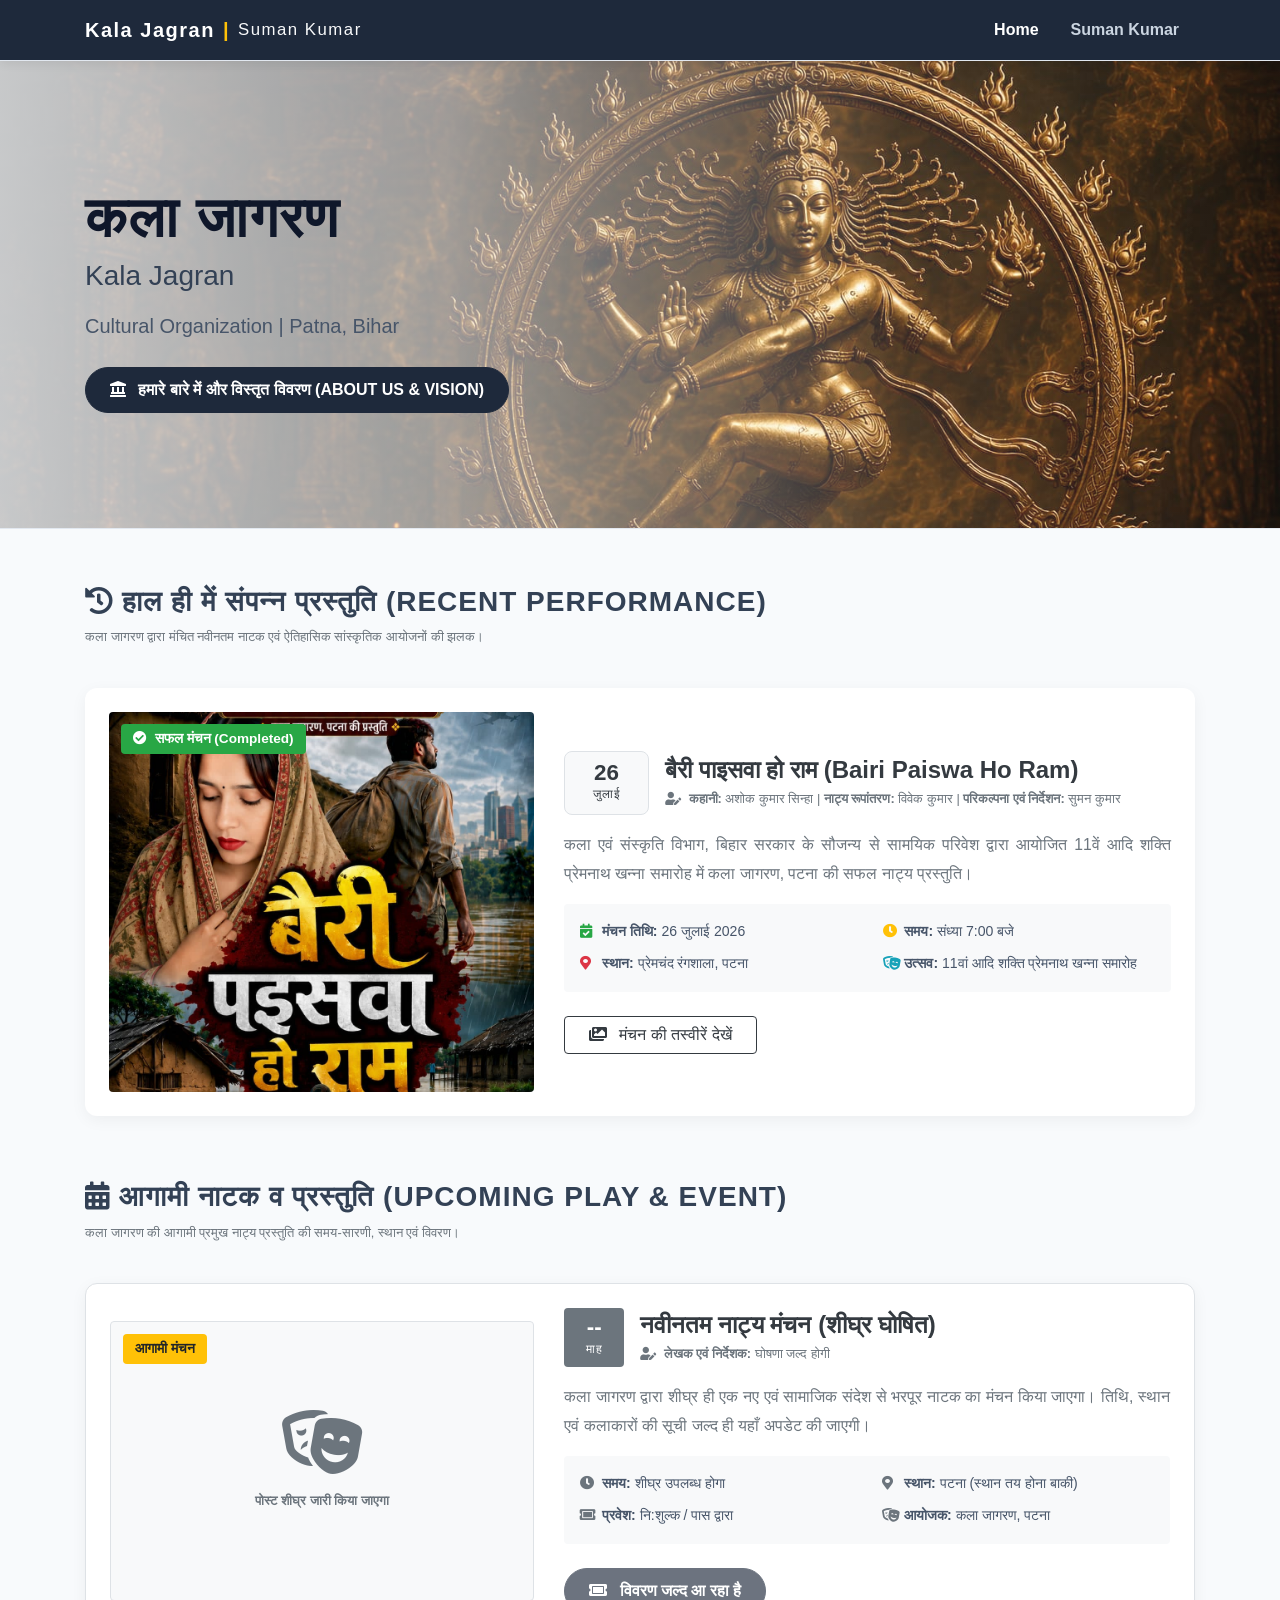
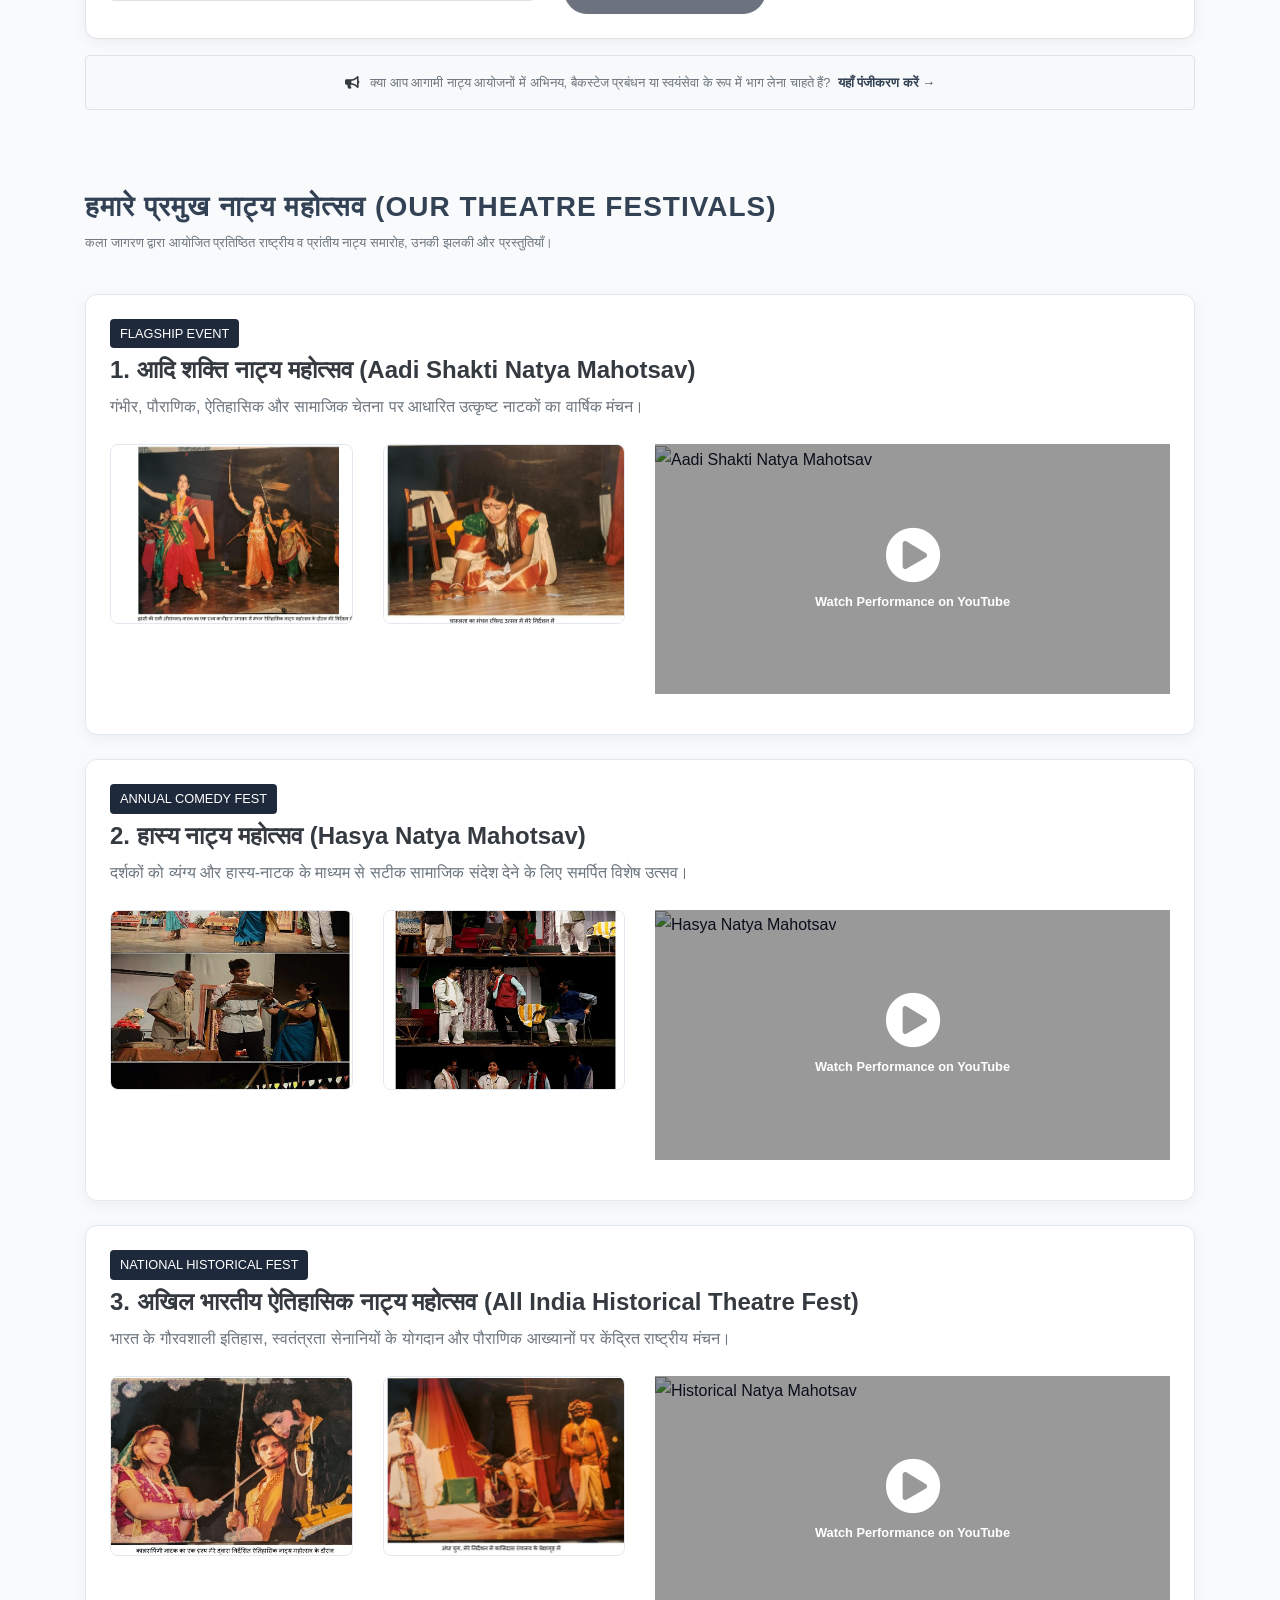
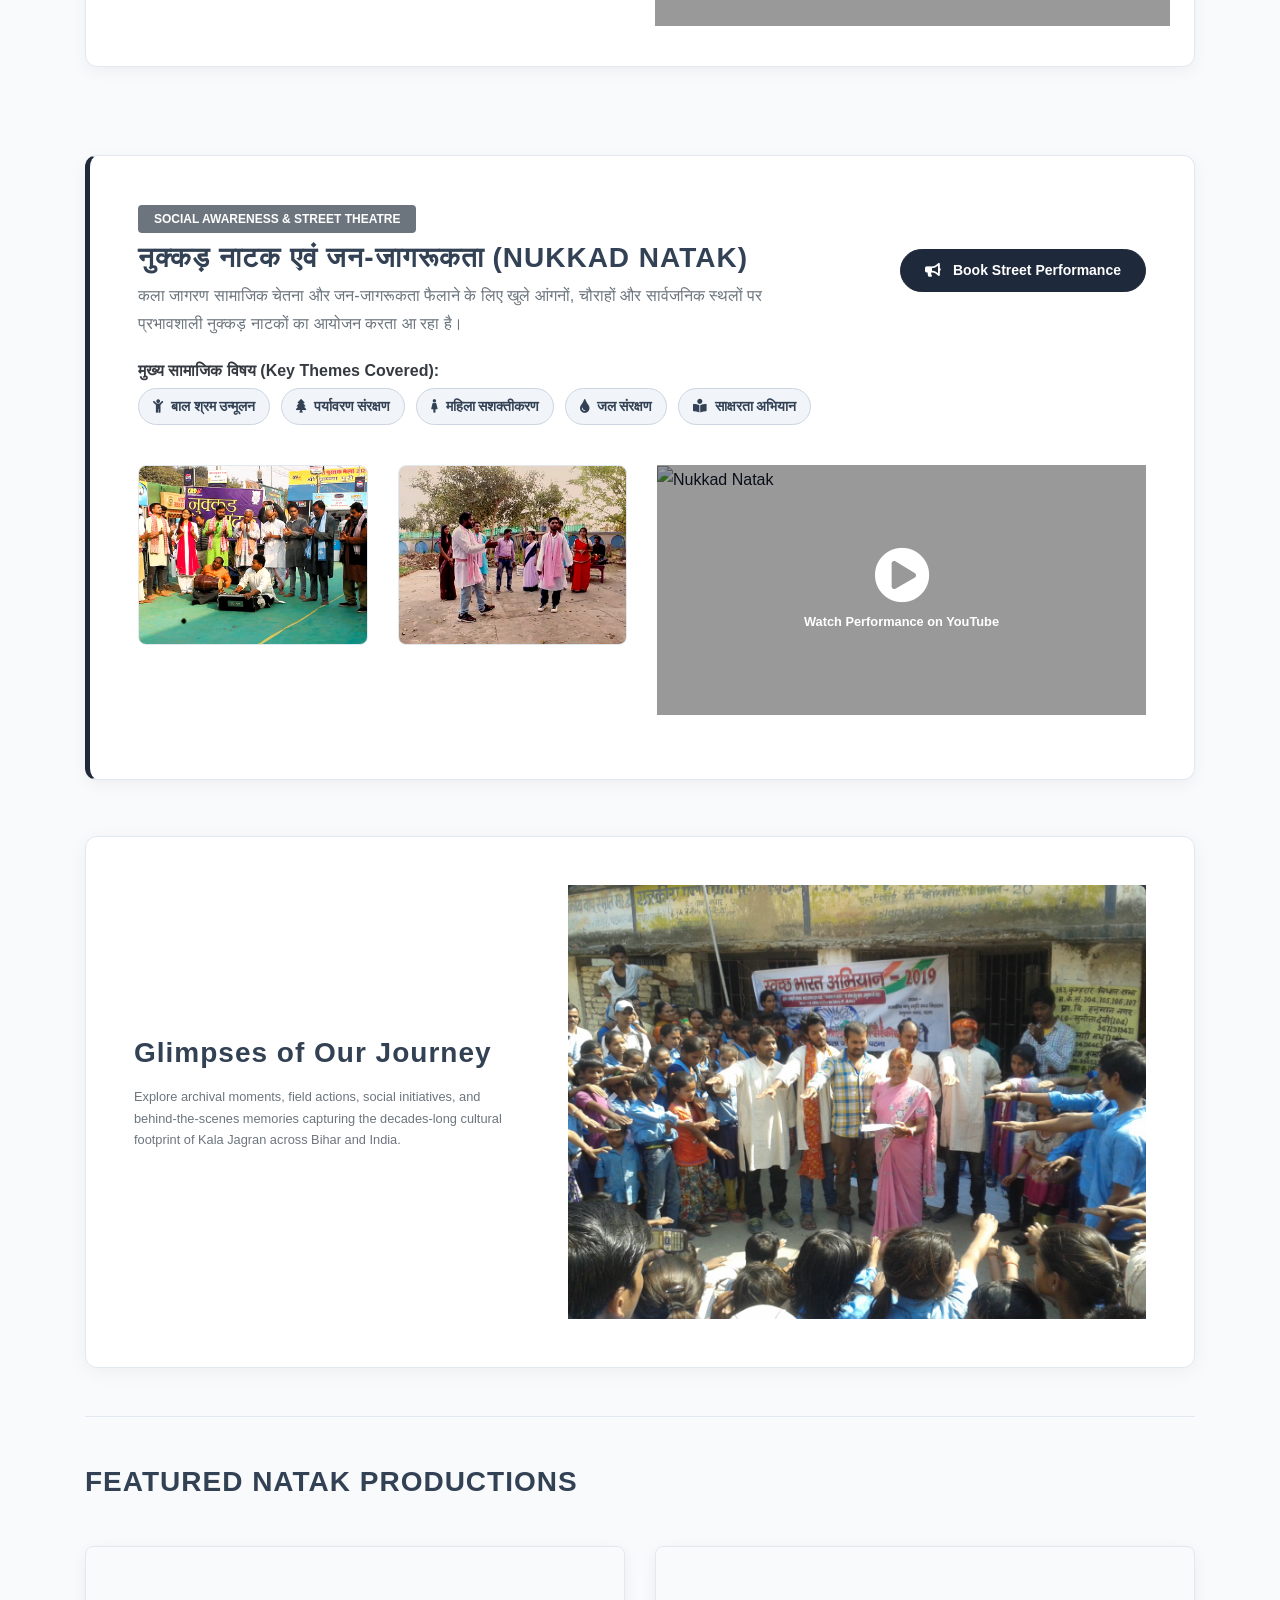
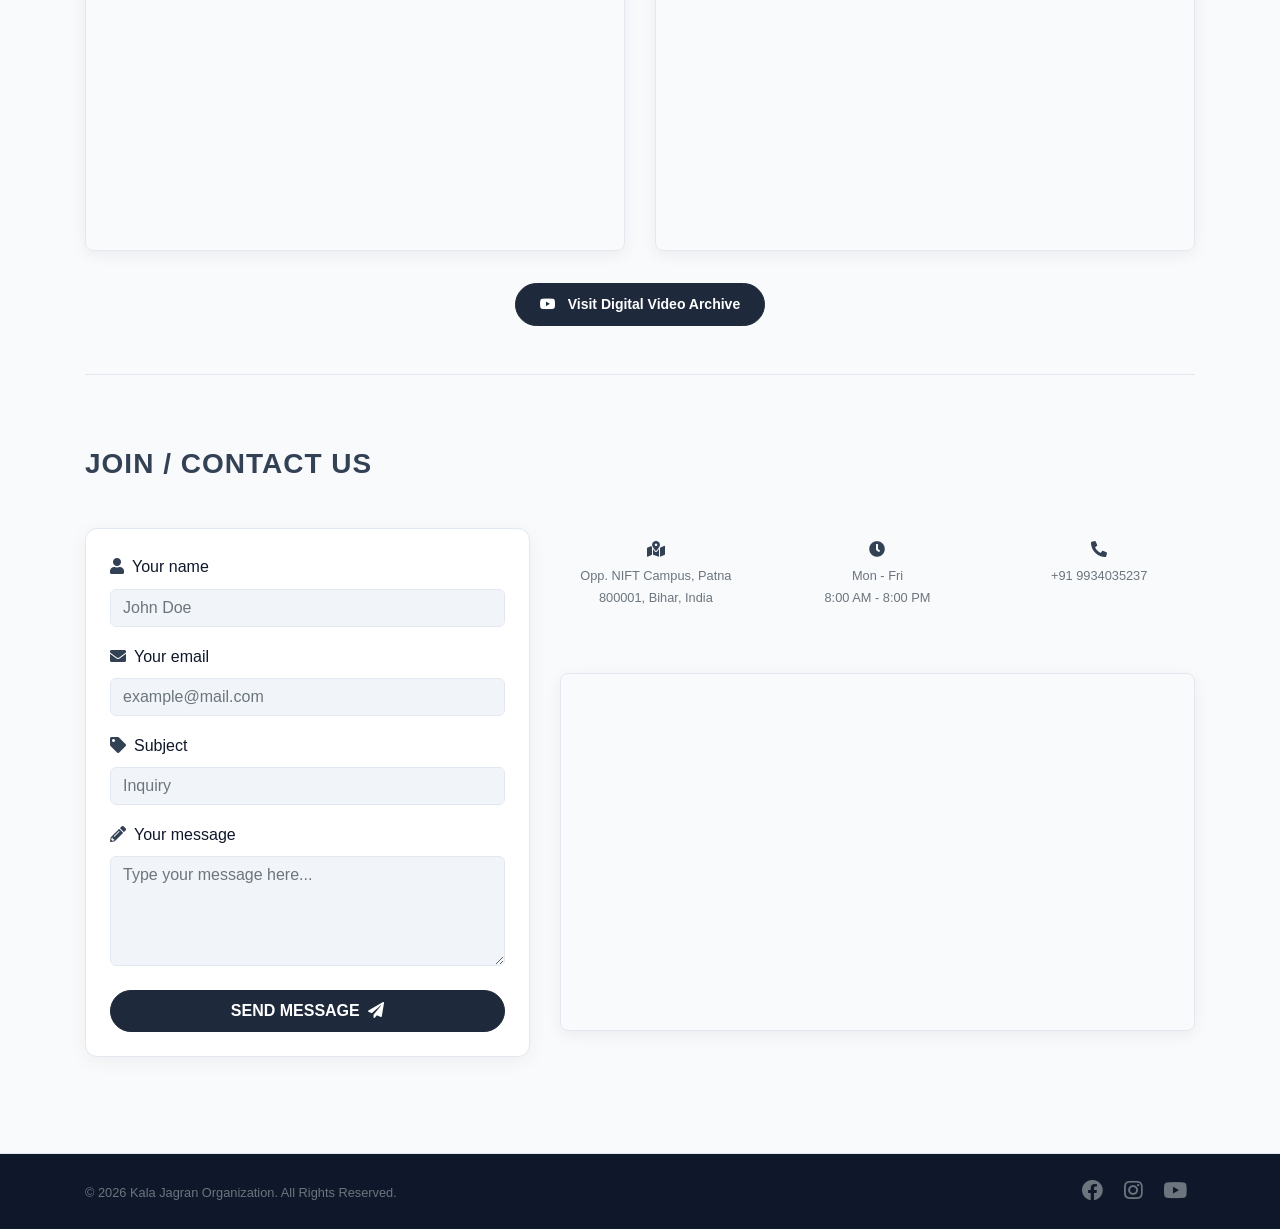
==== commit 79ddc5d3: "Update navbar header with Kala Jagran and Suman Kumar links" ====
--- a/index.html
+++ b/index.html
@@ -18,27 +18,34 @@
 </head>
 
 <body>
-  <header>
-    <!-- Navigation Bar -->
-    <nav class="navbar navbar-expand-lg fixed-top">
-      <div class="container">
-        <a class="navbar-brand" href="#">Kala Jagran</a>
-        <button class="navbar-toggler" type="button" data-toggle="collapse" data-target="#navbar" aria-controls="navbar" aria-expanded="false" aria-label="Toggle navigation">
-          <span class="navbar-toggler-icon" style="filter: invert(1);"></span>
-        </button>
-
-        <div class="collapse navbar-collapse" id="navbar">
-          <ul class="navbar-nav ml-auto">
-            <li class="nav-item active">
-              <a class="nav-link" href="#intro">Home</a>
-            </li>
-            <li class="nav-item font-weight-bold">
-              <a class="nav-link" href="suman-kumar.html">Suman Kumar</a>
-            </li>
-          </ul>
-        </div>
-      </div>
-    </nav>
+<header>
+  <!-- Navigation Bar -->
+  <nav class="navbar navbar-expand-lg navbar-dark bg-dark fixed-top shadow-sm">
+    <div class="container">
+      <!-- Combined Brand Title with Direct Page Links -->
+      <div class="navbar-brand d-flex align-items-center mb-0">
+        <a href="#intro" class="text-white font-weight-bold text-decoration-none">Kala Jagran</a>
+        <span class="mx-2 text-warning">|</span>
+        <a href="suman-kumar.html" class="text-light font-weight-normal text-decoration-none" style="font-size: 1.05rem;">Suman Kumar</a>
+      </div>
+
+      <button class="navbar-toggler" type="button" data-toggle="collapse" data-target="#navbar" aria-controls="navbar" aria-expanded="false" aria-label="Toggle navigation">
+        <span class="navbar-toggler-icon"></span>
+      </button>
+
+      <div class="collapse navbar-collapse" id="navbar">
+        <ul class="navbar-nav ml-auto">
+          <li class="nav-item active">
+            <a class="nav-link text-white font-weight-bold px-3" href="#intro">Home</a>
+          </li>
+          <li class="nav-item">
+            <a class="nav-link text-white font-weight-bold px-3" href="suman-kumar.html">Suman Kumar</a>
+          </li>
+        </ul>
+      </div>
+    </div>
+  </nav>
+</header>
 
     <!-- Main Hero Block -->
     <div id="intro" class="view">
@@ -364,7 +371,7 @@
 </section>
 
 
-      <!-- Dedicated Natya Mahotsav Section -->
+<!-- Dedicated Natya Mahotsav Section -->
 <section id="natya_mahotsavs" class="mb-5 py-4">
   <div class="row">
     <div class="col-12 text-center text-md-left mb-4">
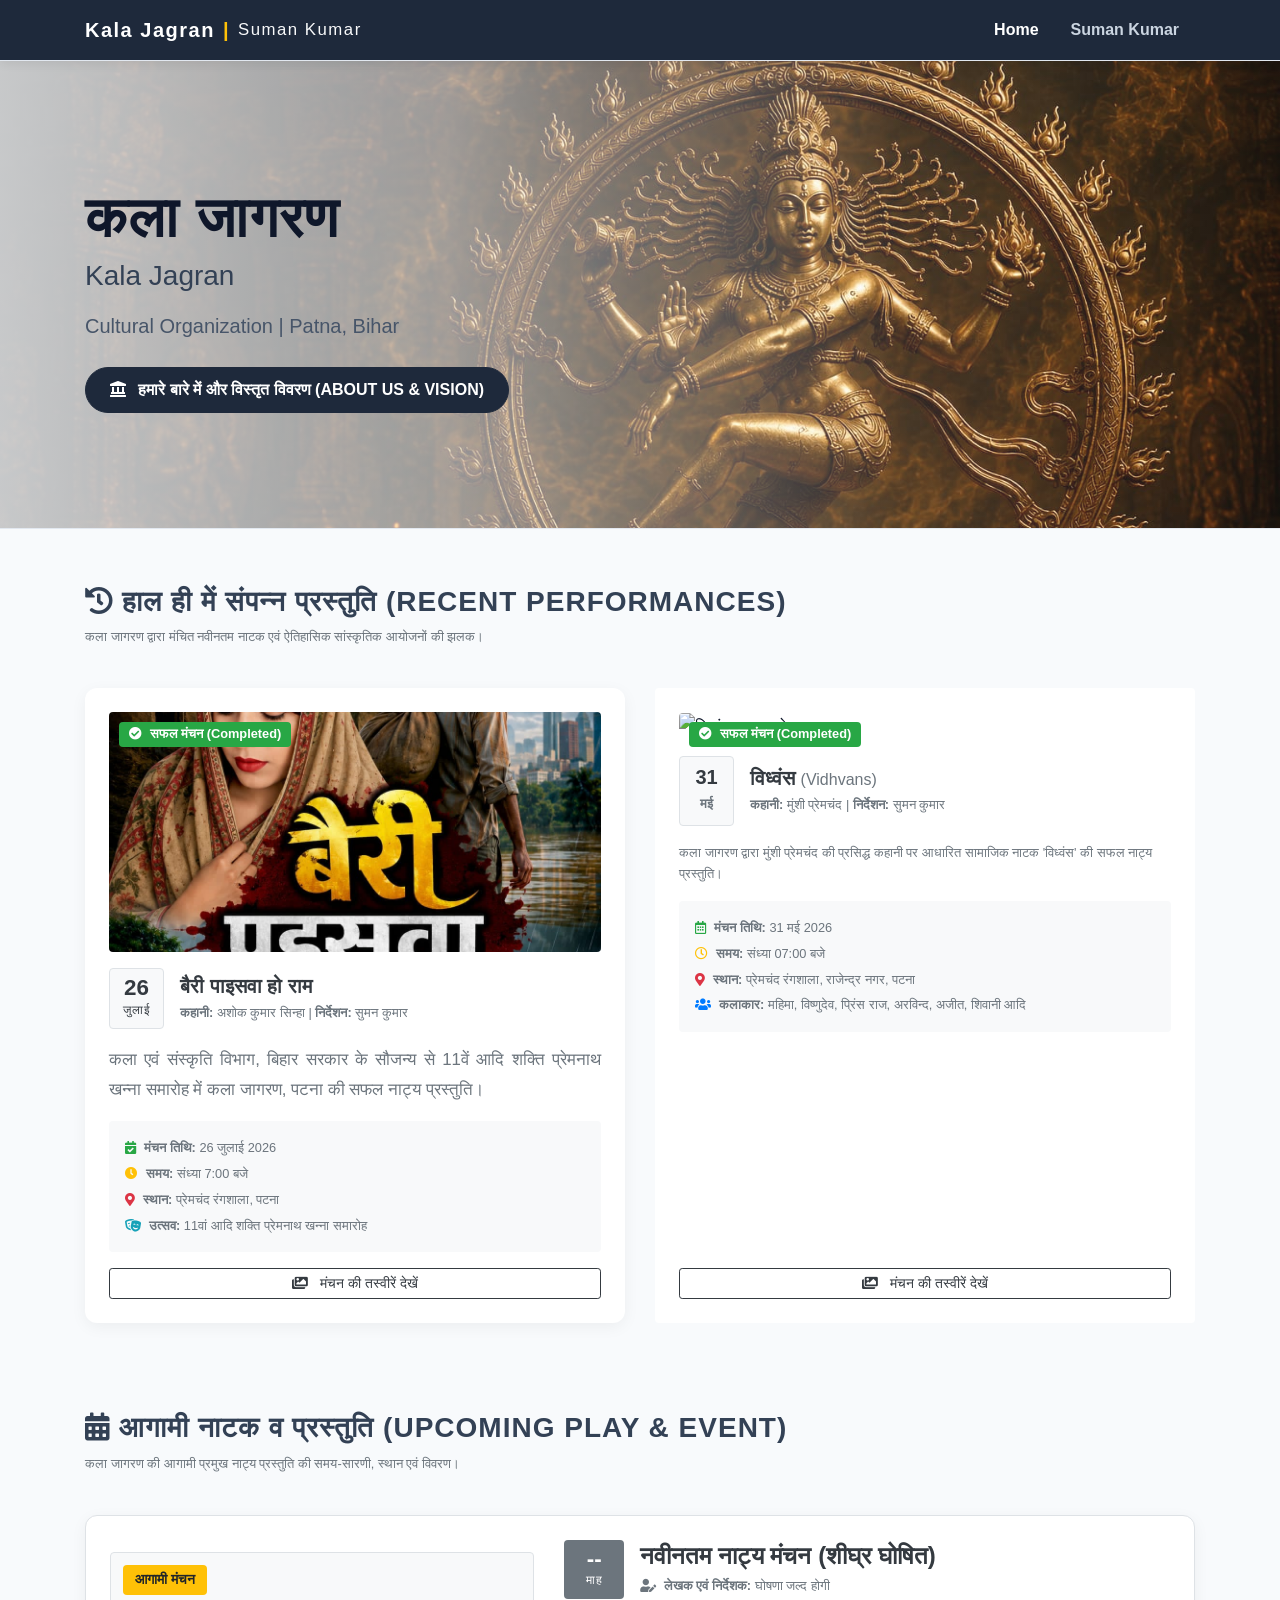
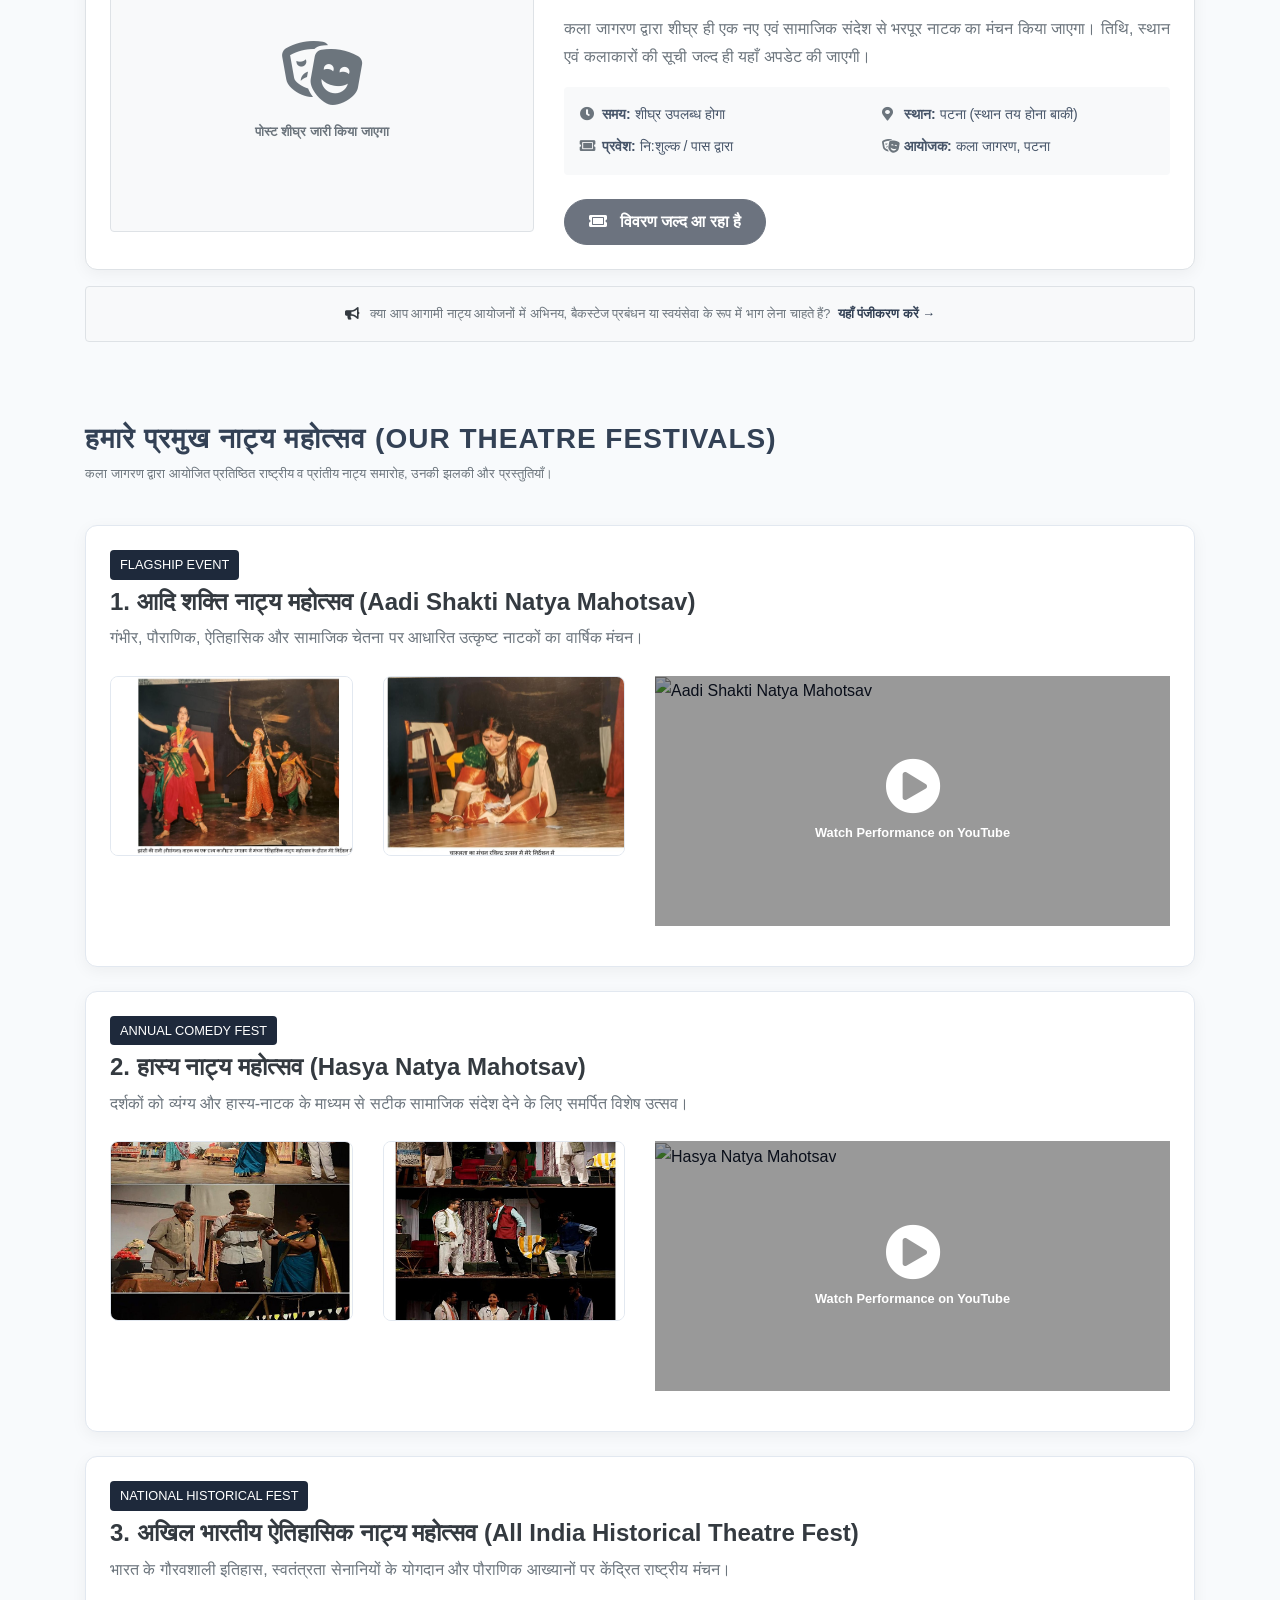
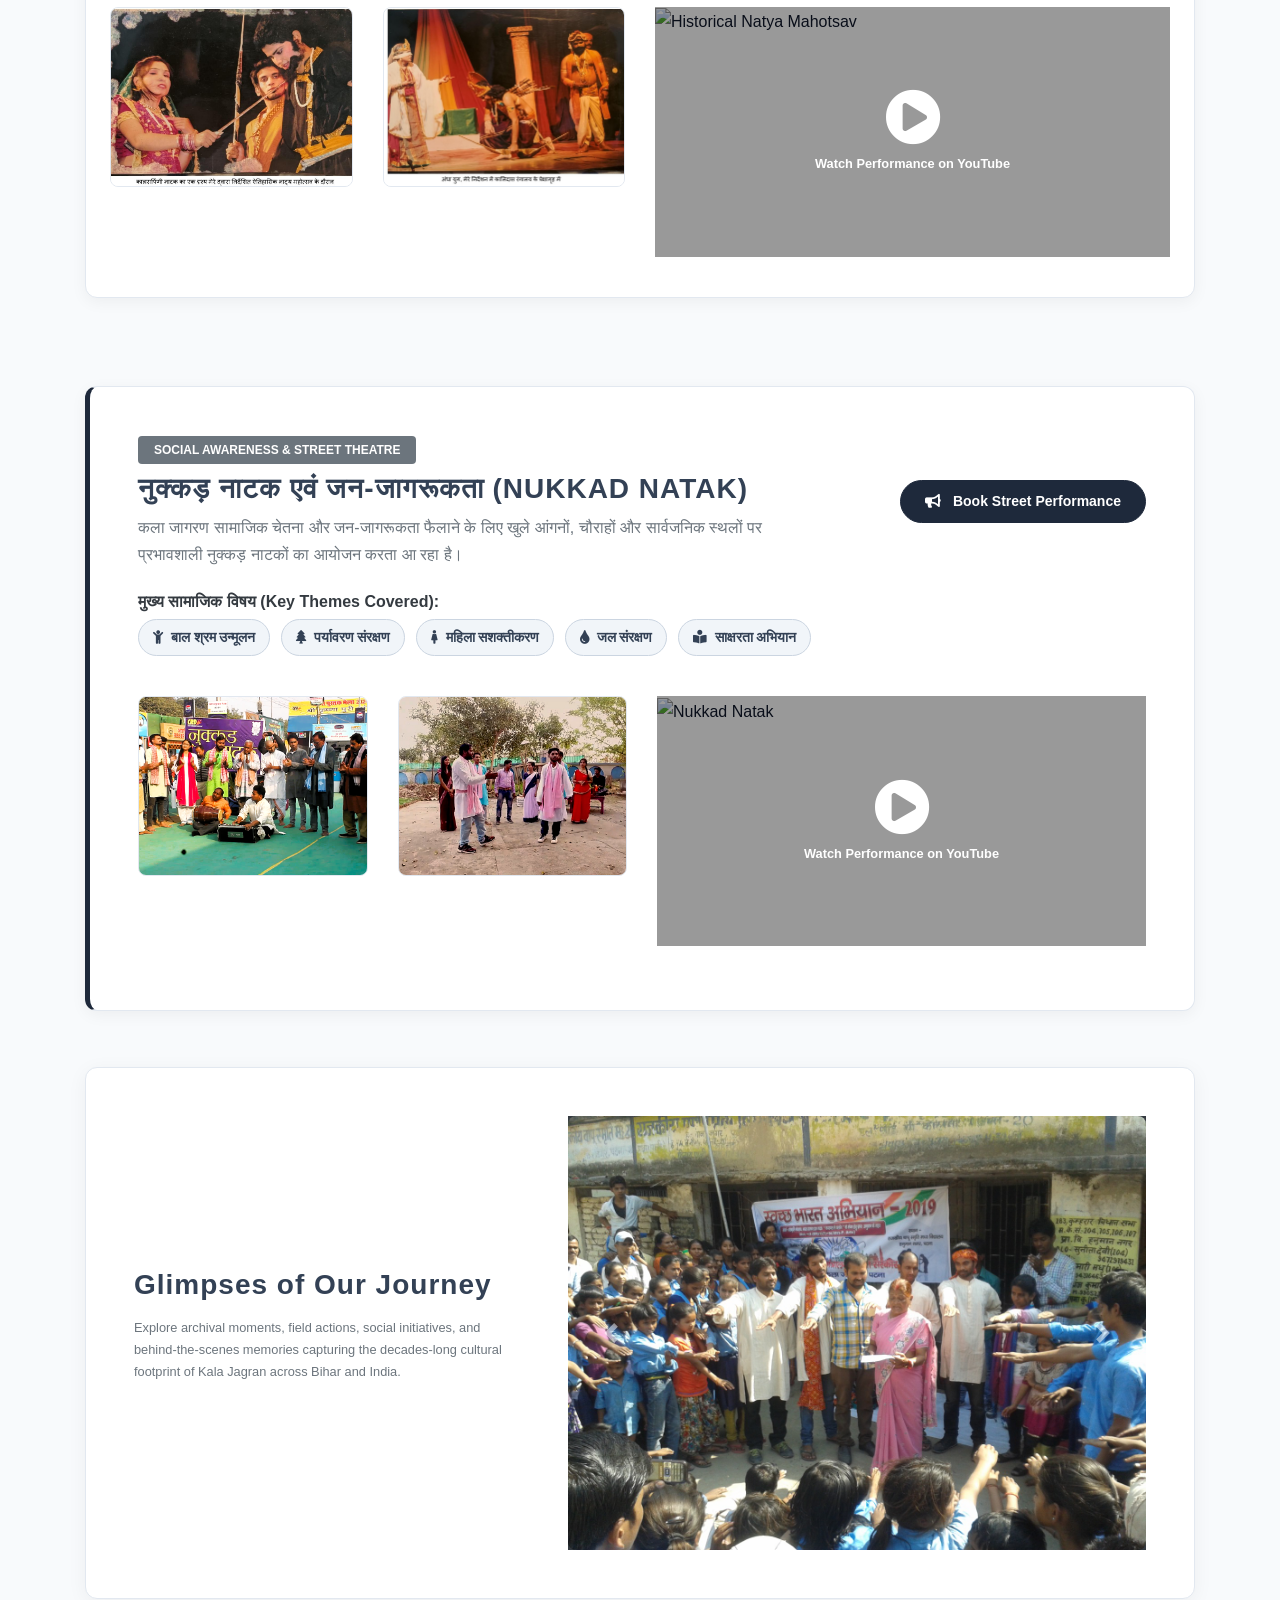
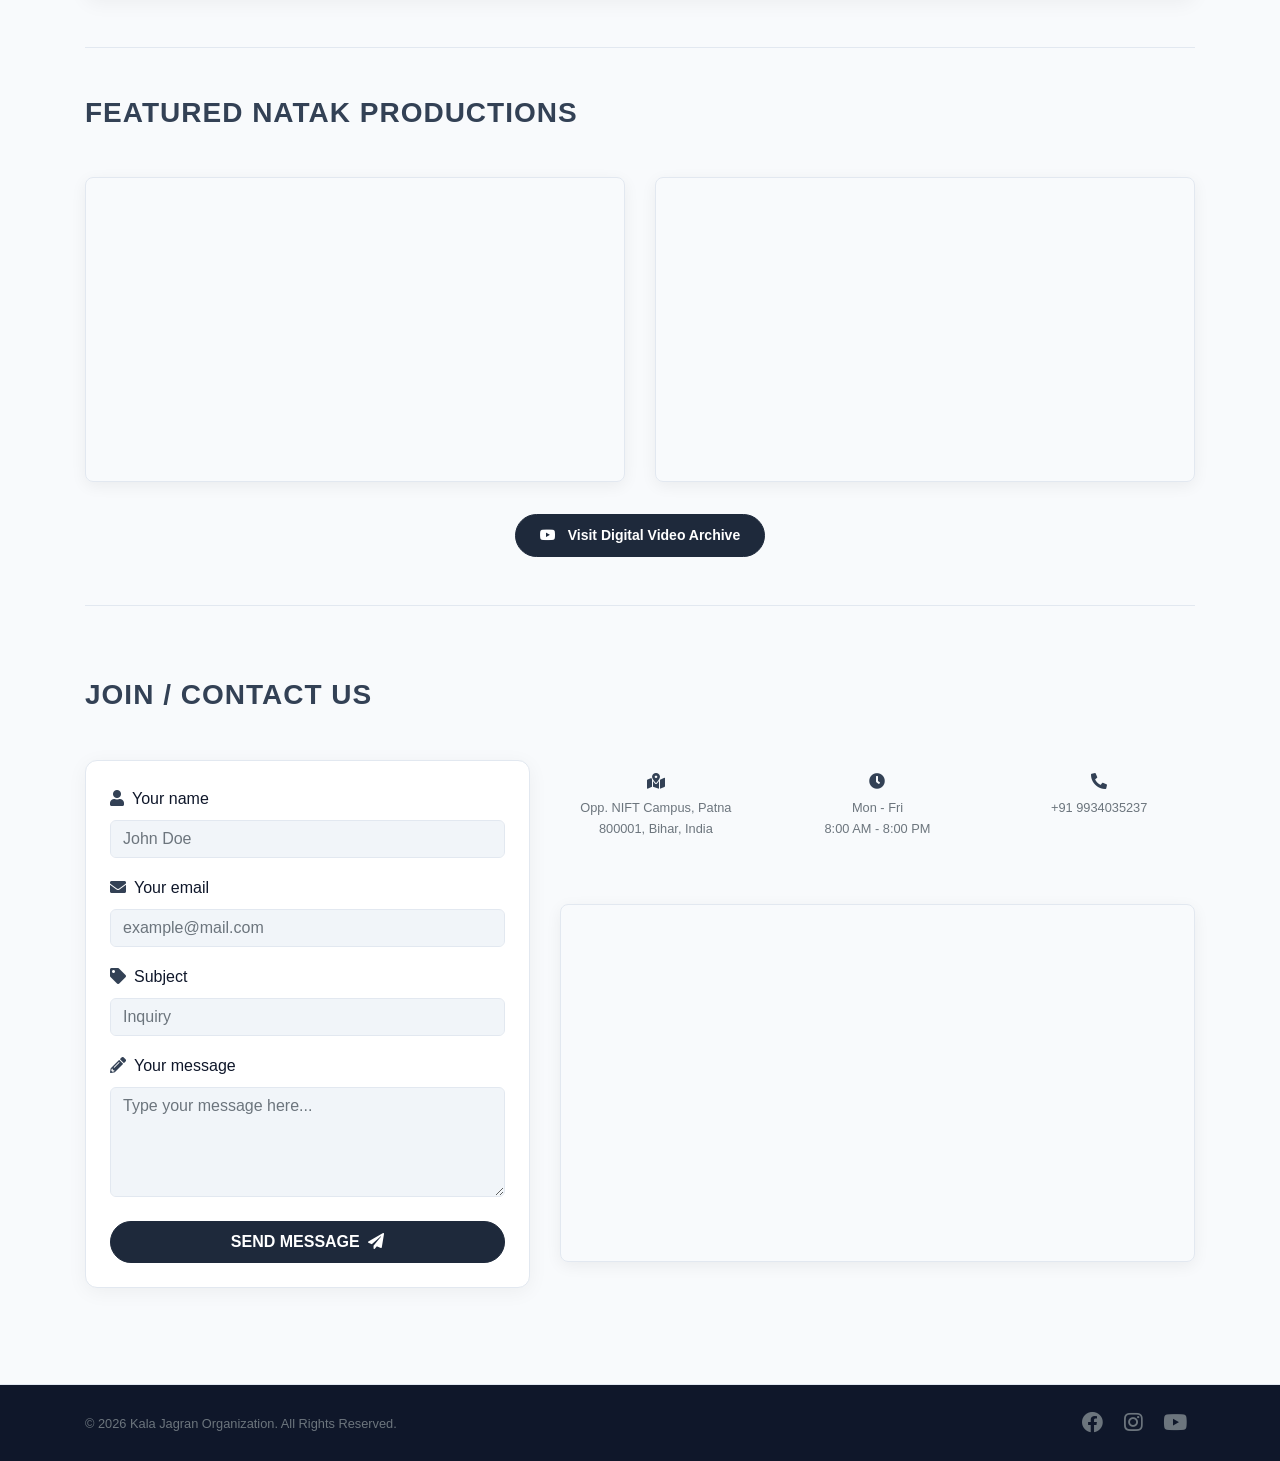
==== commit aabe1ef5: "Add Vidhvans play and update recent performances layout to side-by-side" ====
--- a/index.html
+++ b/index.html
@@ -210,75 +210,110 @@
     <div class="container">
 
 
-    <!-- Latest Featured Performance / Past Play Section -->
+    <!-- Latest Featured Performances / Recent Plays Section -->
 <section id="latest_play" class="mb-5 py-2">
   <div class="row">
     <div class="col-12 text-center text-md-left mb-4">
       <h3 class="neutral-accent font-weight-bold" style="letter-spacing:1px;">
-        <i class="fas fa-history mr-2"></i>हाल ही में संपन्न प्रस्तुति (RECENT PERFORMANCE)
+        <i class="fas fa-history mr-2"></i>हाल ही में संपन्न प्रस्तुति (RECENT PERFORMANCES)
       </h3>
       <p class="text-muted small">कला जागरण द्वारा मंचित नवीनतम नाटक एवं ऐतिहासिक सांस्कृतिक आयोजनों की झलक।</p>
     </div>
   </div>
 
-  <div class="card upcoming-card p-4 p-md-4 border-0 shadow-sm">
-    <div class="row align-items-center">
-      
-      <!-- Play Poster / Image Column -->
-      <div class="col-lg-5 col-md-12 mb-4 mb-lg-0">
-        <div class="position-relative">
-          <img src="assets/img/bairi.jpeg" class="img-fluid rounded shadow-sm w-100" alt="बैरी पाइसवा हो राम" style="max-height: 380px; object-fit: cover;">
-          <span class="badge badge-success position-absolute" style="top: 12px; left: 12px; padding: 8px 12px; font-size: 0.85rem;">
-            <i class="fas fa-check-circle mr-1"></i> सफल मंचन (Completed)
-          </span>
-        </div>
-      </div>
-
-      <!-- Play Details Column -->
-      <div class="col-lg-7 col-md-12">
-        <div class="d-flex align-items-center mb-3">
-          <div class="upcoming-date-badge mr-3 bg-light text-dark border">
-            <div class="day font-weight-bold">26</div>
-            <div class="month text-uppercase">जुलाई</div>
-          </div>
-          <div>
-            <h4 class="font-weight-bold text-dark mb-1">बैरी पाइसवा हो राम (Bairi Paiswa Ho Ram)</h4>
-            <p class="small text-muted mb-0">
-              <i class="fas fa-user-edit mr-1"></i> <strong>कहानी:</strong> अशोक कुमार सिन्हा | <strong>नाट्य रूपांतरण:</strong> विवेक कुमार | <strong>परिकल्पना एवं निर्देशन:</strong> सुमन कुमार
-            </p>
-          </div>
-        </div>
-
-        <p class="about-text text-muted mb-3" style="font-size: 0.98rem;">
-          कला एवं संस्कृति विभाग, बिहार सरकार के सौजन्य से सामयिक परिवेश द्वारा आयोजित 11वें आदि शक्ति प्रेमनाथ खन्ना समारोह में कला जागरण, पटना की सफल नाट्य प्रस्तुति।
-        </p>
-
-        <!-- Meta Details Box -->
-        <div class="bg-light p-3 rounded mb-3">
-          <div class="row">
-            <div class="col-sm-6 meta-info-item mb-2 mb-sm-0">
-              <i class="fas fa-calendar-check text-success"></i> <strong>मंचन तिथि:</strong> 26 जुलाई 2026
-            </div>
-            <div class="col-sm-6 meta-info-item mb-2 mb-sm-0">
-              <i class="fas fa-clock text-warning"></i> <strong>समय:</strong> संध्या 7:00 बजे
-            </div>
-            <div class="col-sm-6 meta-info-item mt-sm-2">
-              <i class="fas fa-map-marker-alt text-danger"></i> <strong>स्थान:</strong> प्रेमचंद रंगशाला, पटना
-            </div>
-            <div class="col-sm-6 meta-info-item mt-sm-2">
-              <i class="fas fa-theater-masks text-info"></i> <strong>उत्सव:</strong> 11वां आदि शक्ति प्रेमनाथ खन्ना समारोह
-            </div>
-          </div>
-        </div>
-
-        <!-- Action / Gallery Button -->
-        <div class="d-flex justify-content-start align-items-center pt-2">
-          <a href="#photo_gallery" class="btn btn-outline-dark px-4">
+  <div class="row">
+    <!-- Play 1: बैरी पाइसवा हो राम -->
+    <div class="col-lg-6 col-12 mb-4 d-flex align-items-stretch">
+      <div class="card upcoming-card p-3 p-md-4 border-0 shadow-sm w-100 d-flex flex-column justify-content-between">
+        <div>
+          <!-- Poster Container -->
+          <div class="position-relative mb-3 overflow-hidden rounded">
+            <img src="assets/img/bairi.jpeg" class="img-fluid rounded shadow-sm w-100" alt="बैरी पाइसवा हो राम" style="height: 240px; object-fit: cover;">
+            <span class="badge badge-success position-absolute" style="top: 10px; left: 10px; padding: 6px 10px; font-size: 0.8rem;">
+              <i class="fas fa-check-circle mr-1"></i> सफल मंचन (Completed)
+            </span>
+          </div>
+
+          <!-- Header & Title -->
+          <div class="d-flex align-items-center mb-3">
+            <div class="upcoming-date-badge mr-3 bg-light text-dark border p-2 text-center rounded" style="min-width: 55px;">
+              <div class="day font-weight-bold h5 mb-0">26</div>
+              <div class="month text-uppercase small">जुलाई</div>
+            </div>
+            <div>
+              <h5 class="font-weight-bold text-dark mb-1">बैरी पाइसवा हो राम</h5>
+              <p class="small text-muted mb-0">
+                <strong>कहानी:</strong> अशोक कुमार सिन्हा | <strong>निर्देशन:</strong> सुमन कुमार
+              </p>
+            </div>
+          </div>
+
+          <p class="about-text text-muted mb-3 small">
+            कला एवं संस्कृति विभाग, बिहार सरकार के सौजन्य से 11वें आदि शक्ति प्रेमनाथ खन्ना समारोह में कला जागरण, पटना की सफल नाट्य प्रस्तुति।
+          </p>
+
+          <!-- Meta Box -->
+          <div class="bg-light p-3 rounded mb-3 small text-muted">
+            <div class="mb-1"><i class="fas fa-calendar-check text-success mr-2"></i><strong>मंचन तिथि:</strong> 26 जुलाई 2026</div>
+            <div class="mb-1"><i class="fas fa-clock text-warning mr-2"></i><strong>समय:</strong> संध्या 7:00 बजे</div>
+            <div class="mb-1"><i class="fas fa-map-marker-alt text-danger mr-2"></i><strong>स्थान:</strong> प्रेमचंद रंगशाला, पटना</div>
+            <div><i class="fas fa-theater-masks text-info mr-2"></i><strong>उत्सव:</strong> 11वां आदि शक्ति प्रेमनाथ खन्ना समारोह</div>
+          </div>
+        </div>
+
+        <div>
+          <a href="#photo_gallery" class="btn btn-outline-dark btn-sm btn-block">
             <i class="fas fa-images mr-2"></i> मंचन की तस्वीरें देखें
           </a>
         </div>
       </div>
-
+    </div>
+
+    <!-- Play 2: विध्वंस -->
+    <div class="col-lg-6 col-12 mb-4 d-flex align-items-stretch">
+      <div class="card play-card p-3 p-md-4 border-0 shadow-sm w-100 d-flex flex-column justify-content-between">
+        <div>
+          <!-- Poster Container -->
+          <div class="position-relative mb-3 overflow-hidden rounded">
+            <img src="assets/img/vidhawansh.jpeg" class="img-fluid rounded shadow-sm w-100" alt="विध्वंस नाटक पोस्टर" style="height: 240px; object-fit: cover;">
+            <span class="badge badge-success position-absolute" style="top: 10px; left: 10px; padding: 6px 10px; font-size: 0.8rem;">
+              <i class="fas fa-check-circle mr-1"></i> सफल मंचन (Completed)
+            </span>
+          </div>
+
+          <!-- Header & Title -->
+          <div class="d-flex align-items-center mb-3">
+            <div class="date-badge text-center bg-light border p-2 rounded mr-3" style="min-width: 55px;">
+              <h5 class="font-weight-bold mb-0 text-dark">31</h5>
+              <small class="text-uppercase text-muted font-weight-bold">मई</small>
+            </div>
+            <div>
+              <h5 class="font-weight-bold text-dark mb-1">विध्वंस <span class="h6 text-muted">(Vidhvans)</span></h5>
+              <p class="text-muted small mb-0">
+                <strong>कहानी:</strong> मुंशी प्रेमचंद | <strong>निर्देशन:</strong> सुमन कुमार
+              </p>
+            </div>
+          </div>
+
+          <p class="text-muted mb-3 small">
+            कला जागरण द्वारा मुंशी प्रेमचंद की प्रसिद्ध कहानी पर आधारित सामाजिक नाटक 'विध्वंस' की सफल नाट्य प्रस्तुति।
+          </p>
+
+          <!-- Meta Box -->
+          <div class="bg-light p-3 rounded mb-3 small text-muted">
+            <div class="mb-1"><i class="far fa-calendar-alt text-success mr-2"></i><strong>मंचन तिथि:</strong> 31 मई 2026</div>
+            <div class="mb-1"><i class="far fa-clock text-warning mr-2"></i><strong>समय:</strong> संध्या 07:00 बजे</div>
+            <div class="mb-1"><i class="fas fa-map-marker-alt text-danger mr-2"></i><strong>स्थान:</strong> प्रेमचंद रंगशाला, राजेन्द्र नगर, पटना</div>
+            <div><i class="fas fa-users text-primary mr-2"></i><strong>कलाकार:</strong> महिमा, विष्णुदेव, प्रिंस राज, अरविन्द, अजीत, शिवानी आदि</div>
+          </div>
+        </div>
+
+        <div>
+          <a href="#photo_gallery" class="btn btn-outline-dark btn-sm btn-block">
+            <i class="fas fa-images mr-2"></i> मंचन की तस्वीरें देखें
+          </a>
+        </div>
+      </div>
     </div>
   </div>
 </section>
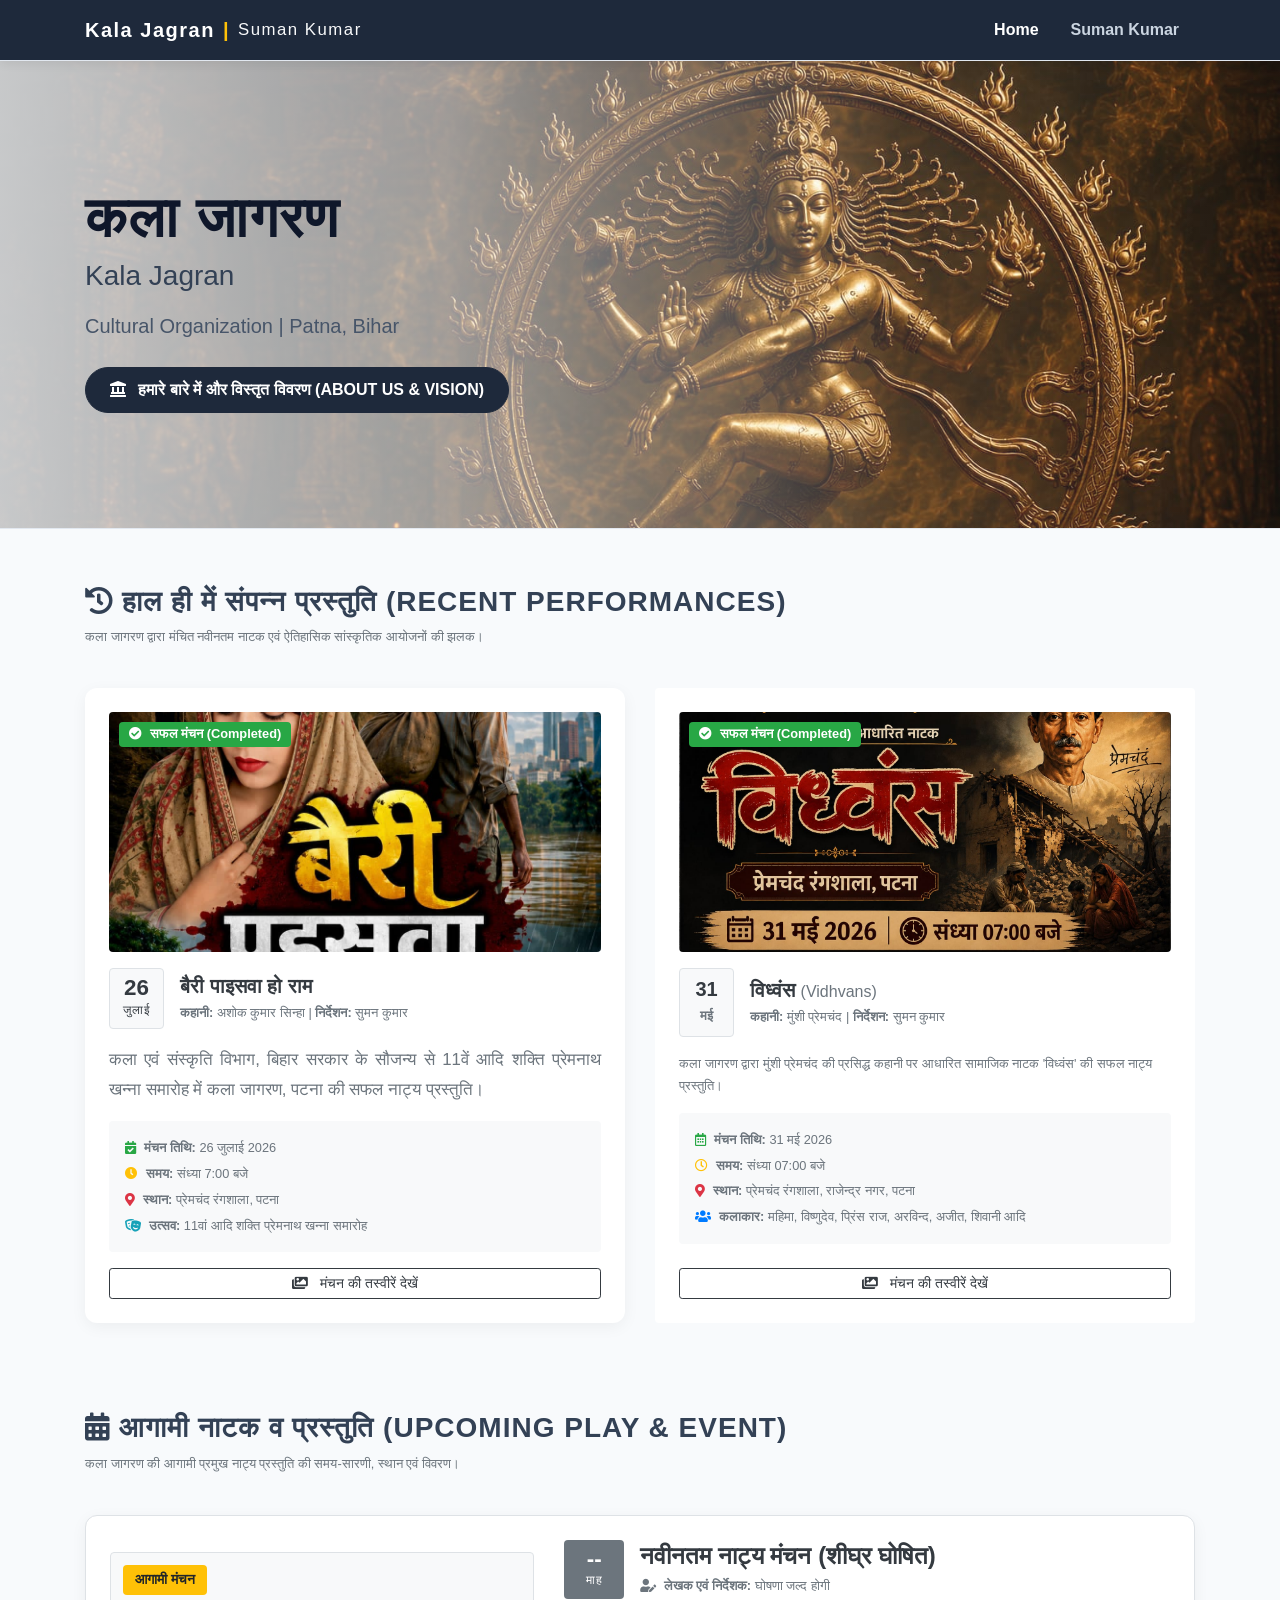
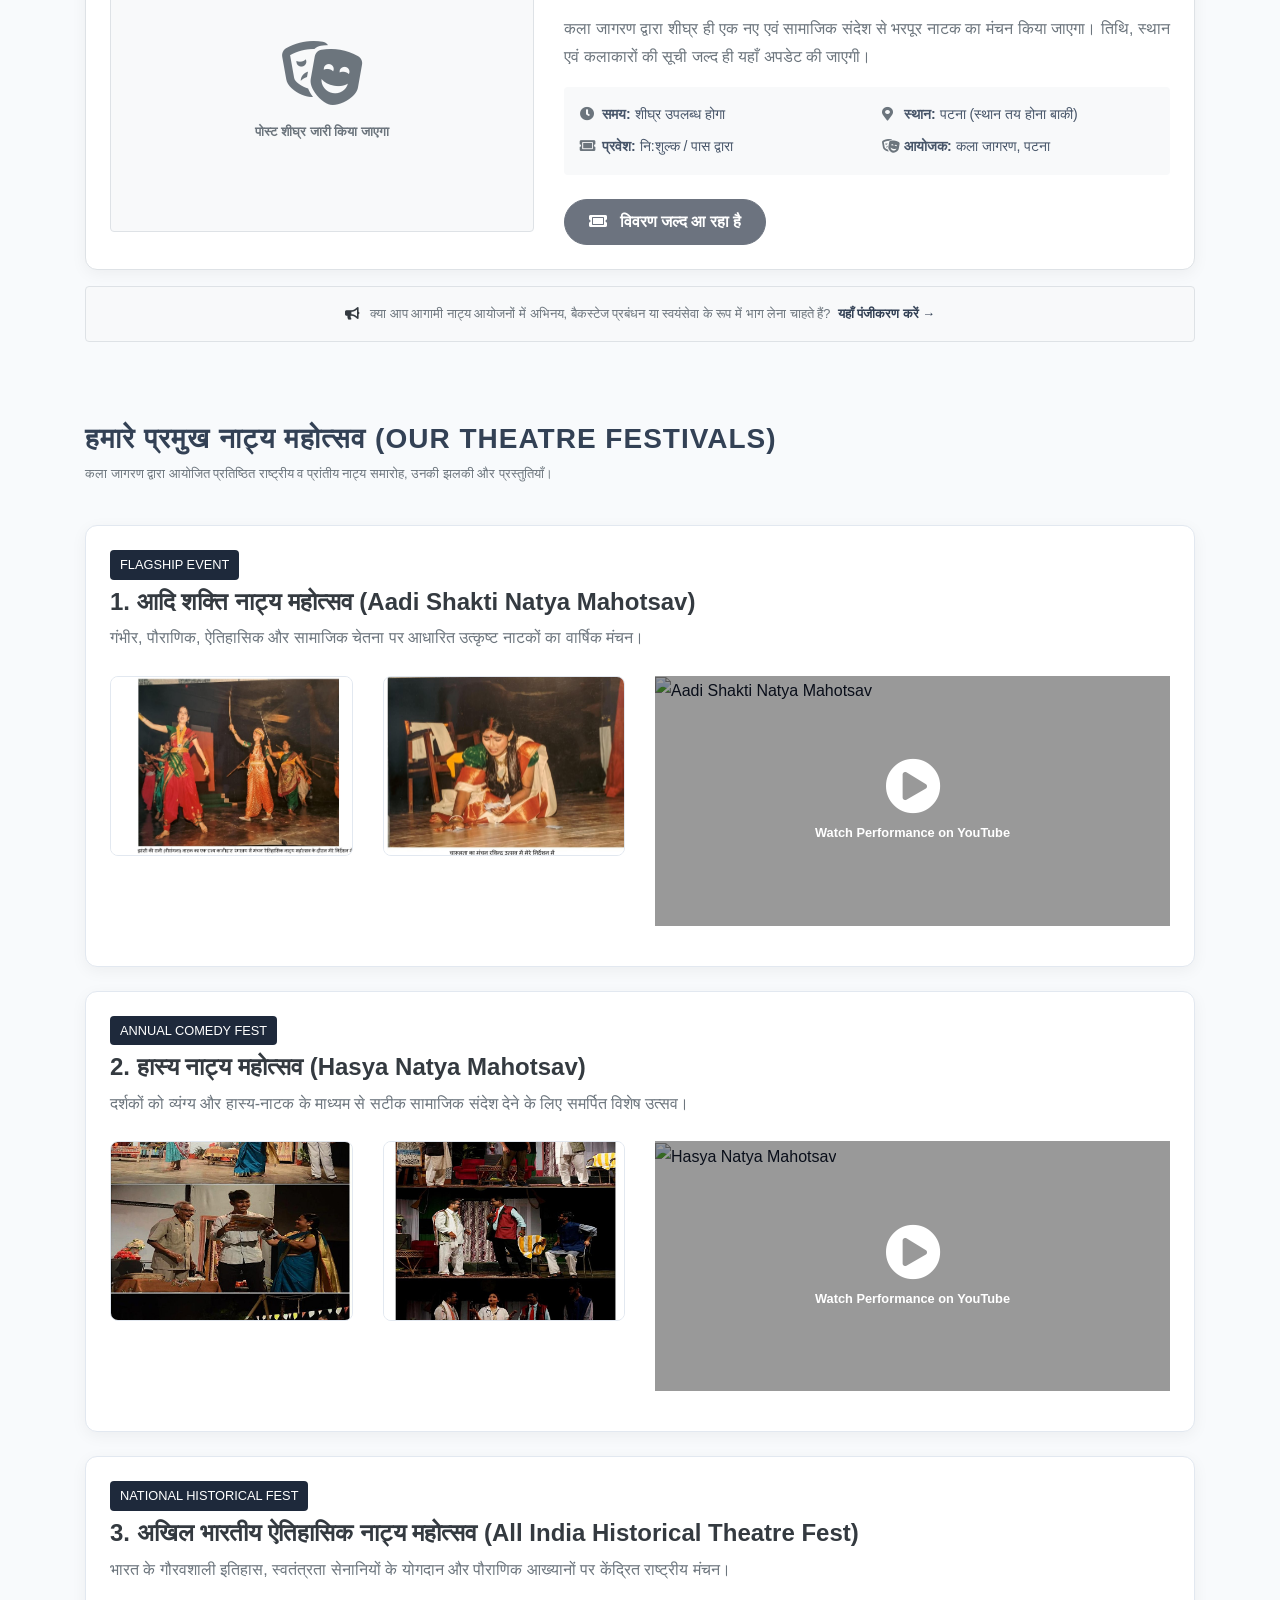
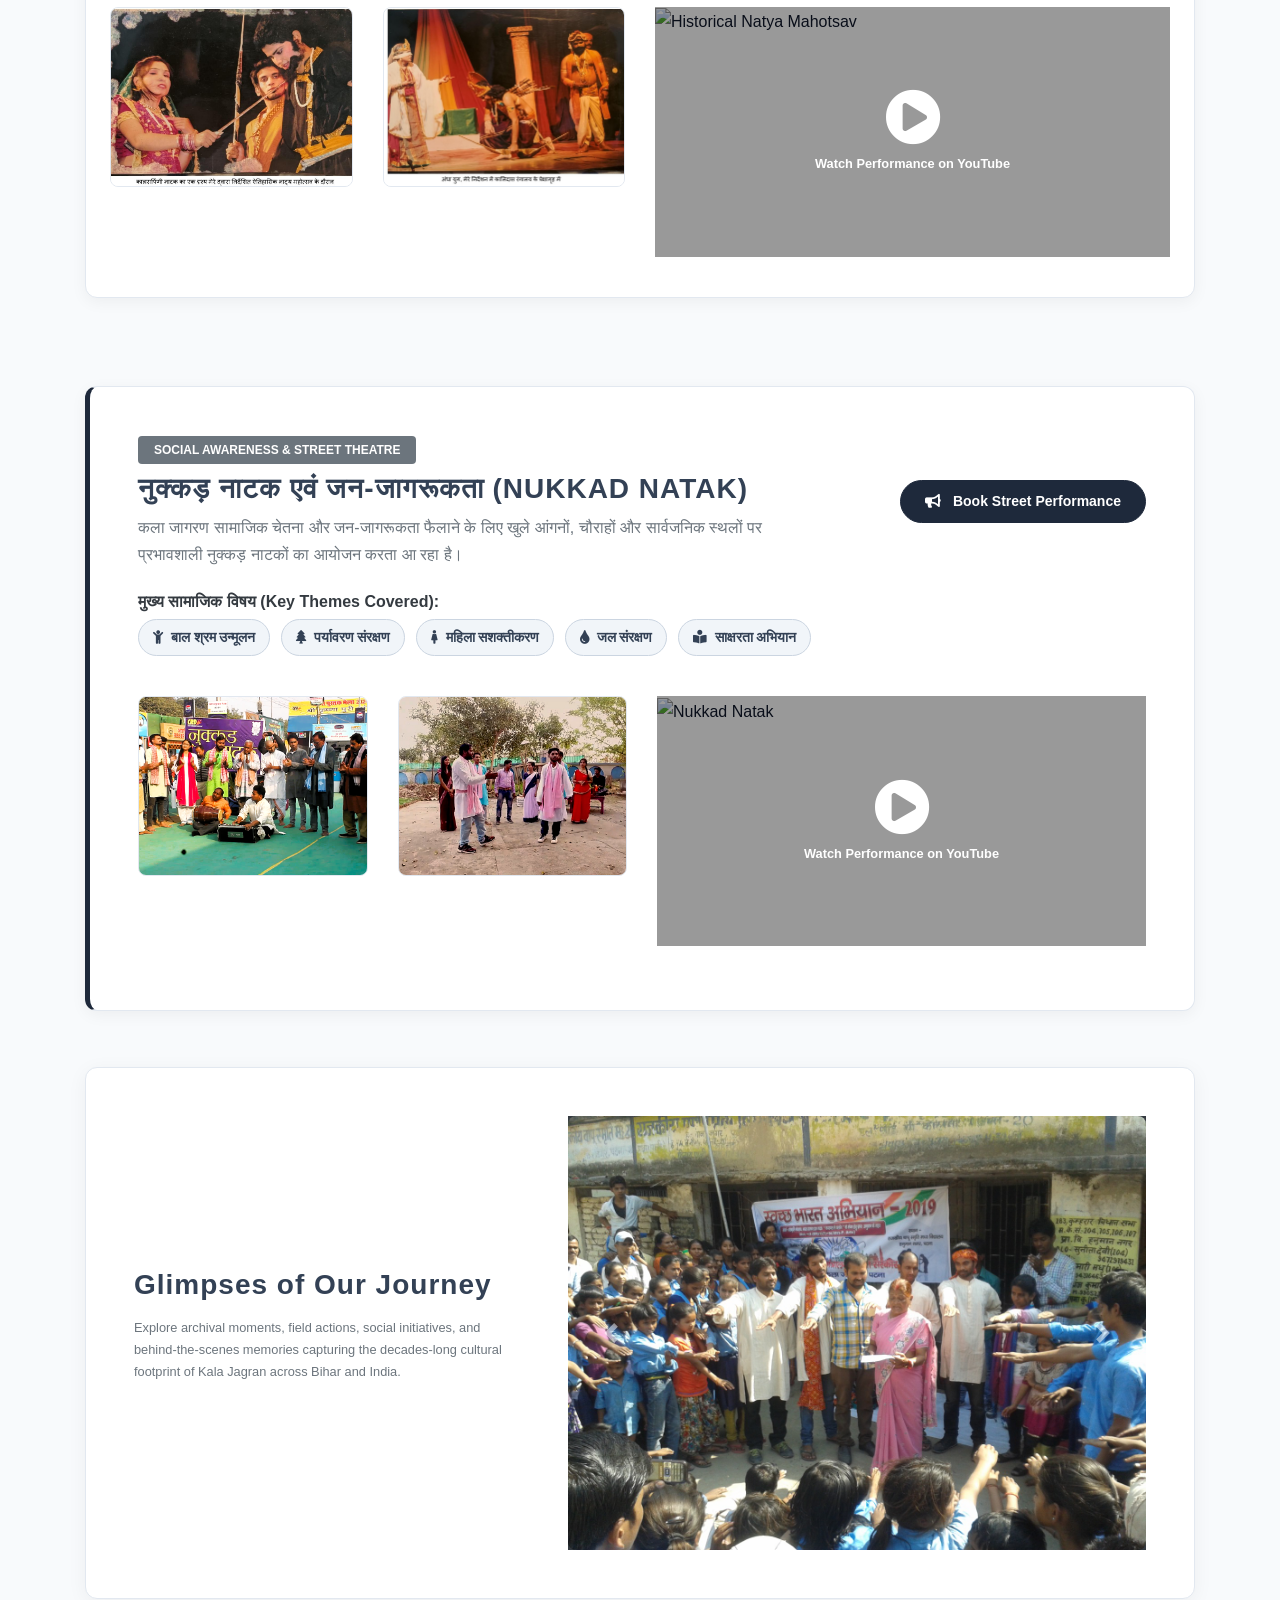
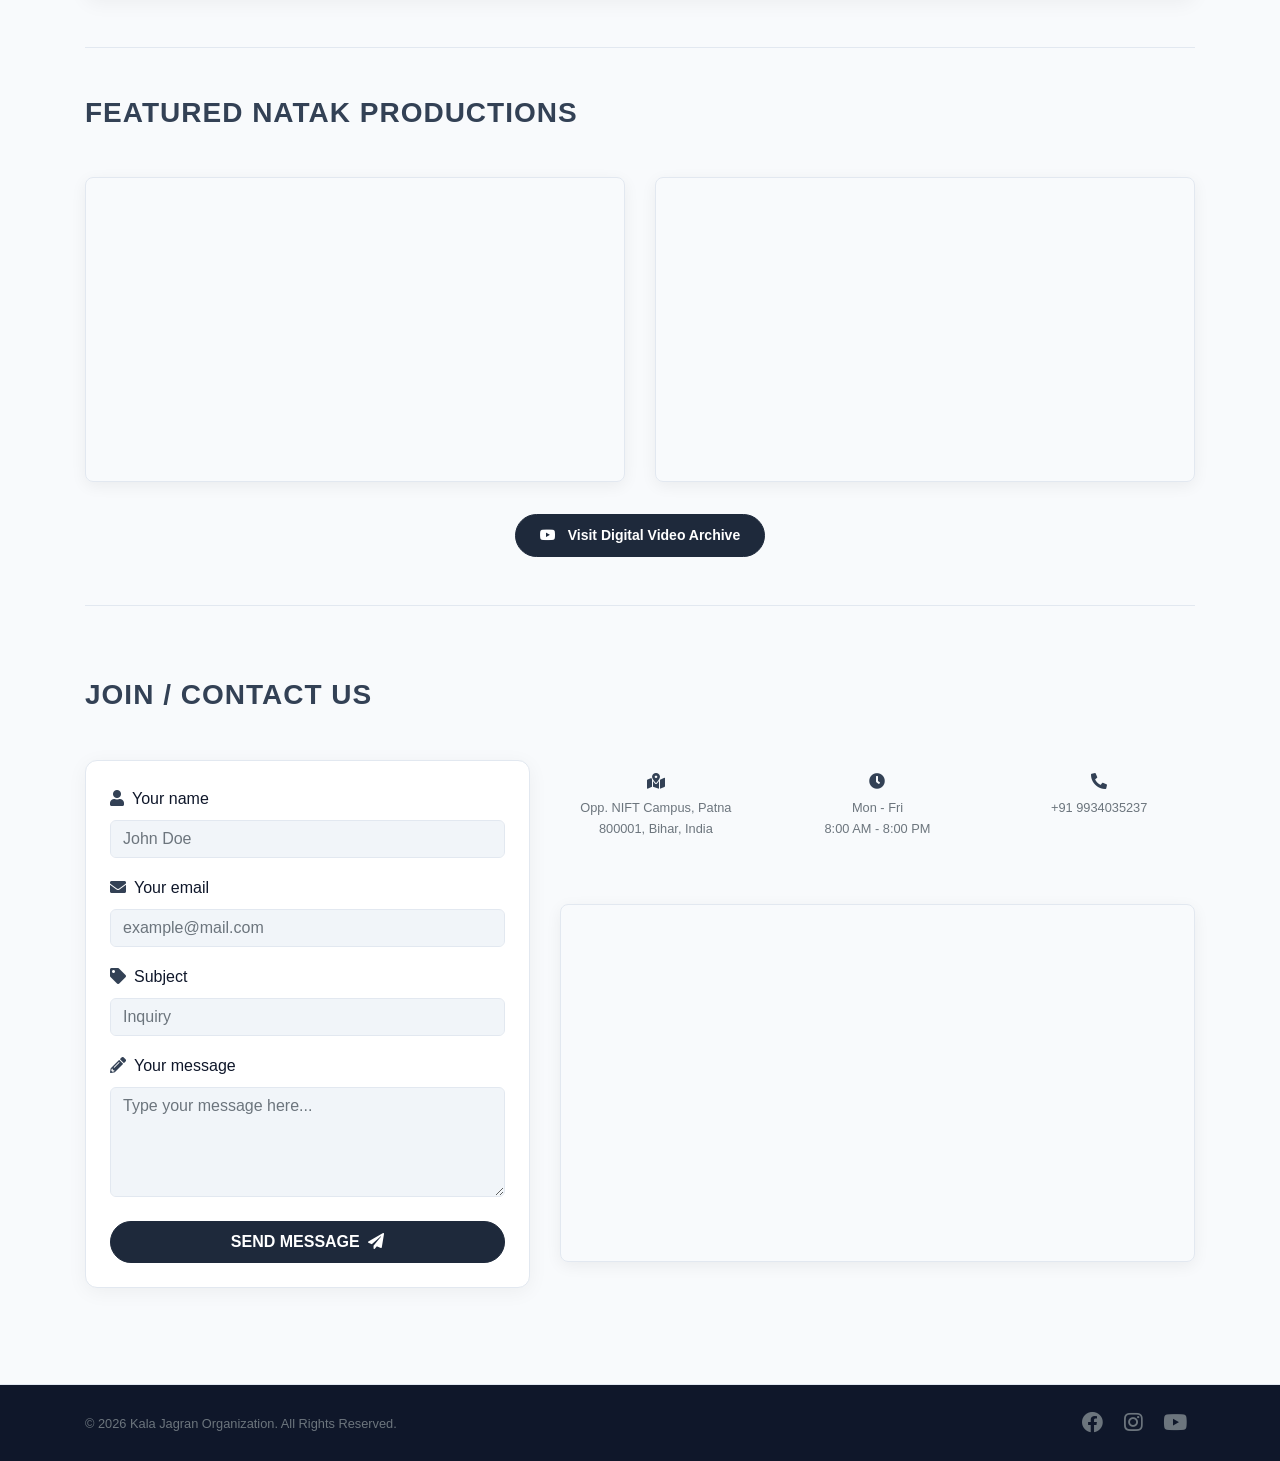
==== commit fab8e5d7: "Fix broken image path for Vidhvans play poster" ====
--- a/index.html
+++ b/index.html
@@ -273,13 +273,13 @@
     <div class="col-lg-6 col-12 mb-4 d-flex align-items-stretch">
       <div class="card play-card p-3 p-md-4 border-0 shadow-sm w-100 d-flex flex-column justify-content-between">
         <div>
-          <!-- Poster Container -->
-          <div class="position-relative mb-3 overflow-hidden rounded">
-            <img src="assets/img/vidhawansh.jpeg" class="img-fluid rounded shadow-sm w-100" alt="विध्वंस नाटक पोस्टर" style="height: 240px; object-fit: cover;">
-            <span class="badge badge-success position-absolute" style="top: 10px; left: 10px; padding: 6px 10px; font-size: 0.8rem;">
-              <i class="fas fa-check-circle mr-1"></i> सफल मंचन (Completed)
-            </span>
-          </div>
+          <!-- Poster Container with Alt & Overflow Handling -->
+<div class="position-relative mb-3 overflow-hidden rounded bg-light" style="min-height: 240px;">
+  <span class="badge badge-success position-absolute" style="top: 10px; left: 10px; padding: 6px 10px; font-size: 0.8rem; z-index: 2;">
+    <i class="fas fa-check-circle mr-1"></i> सफल मंचन (Completed)
+  </span>
+  <img src="assets/img/vidhawansh.jpeg" class="img-fluid rounded shadow-sm w-100" alt="विध्वंस नाटक पोस्टर" style="height: 240px; object-fit: cover;">
+</div>
 
           <!-- Header & Title -->
           <div class="d-flex align-items-center mb-3">
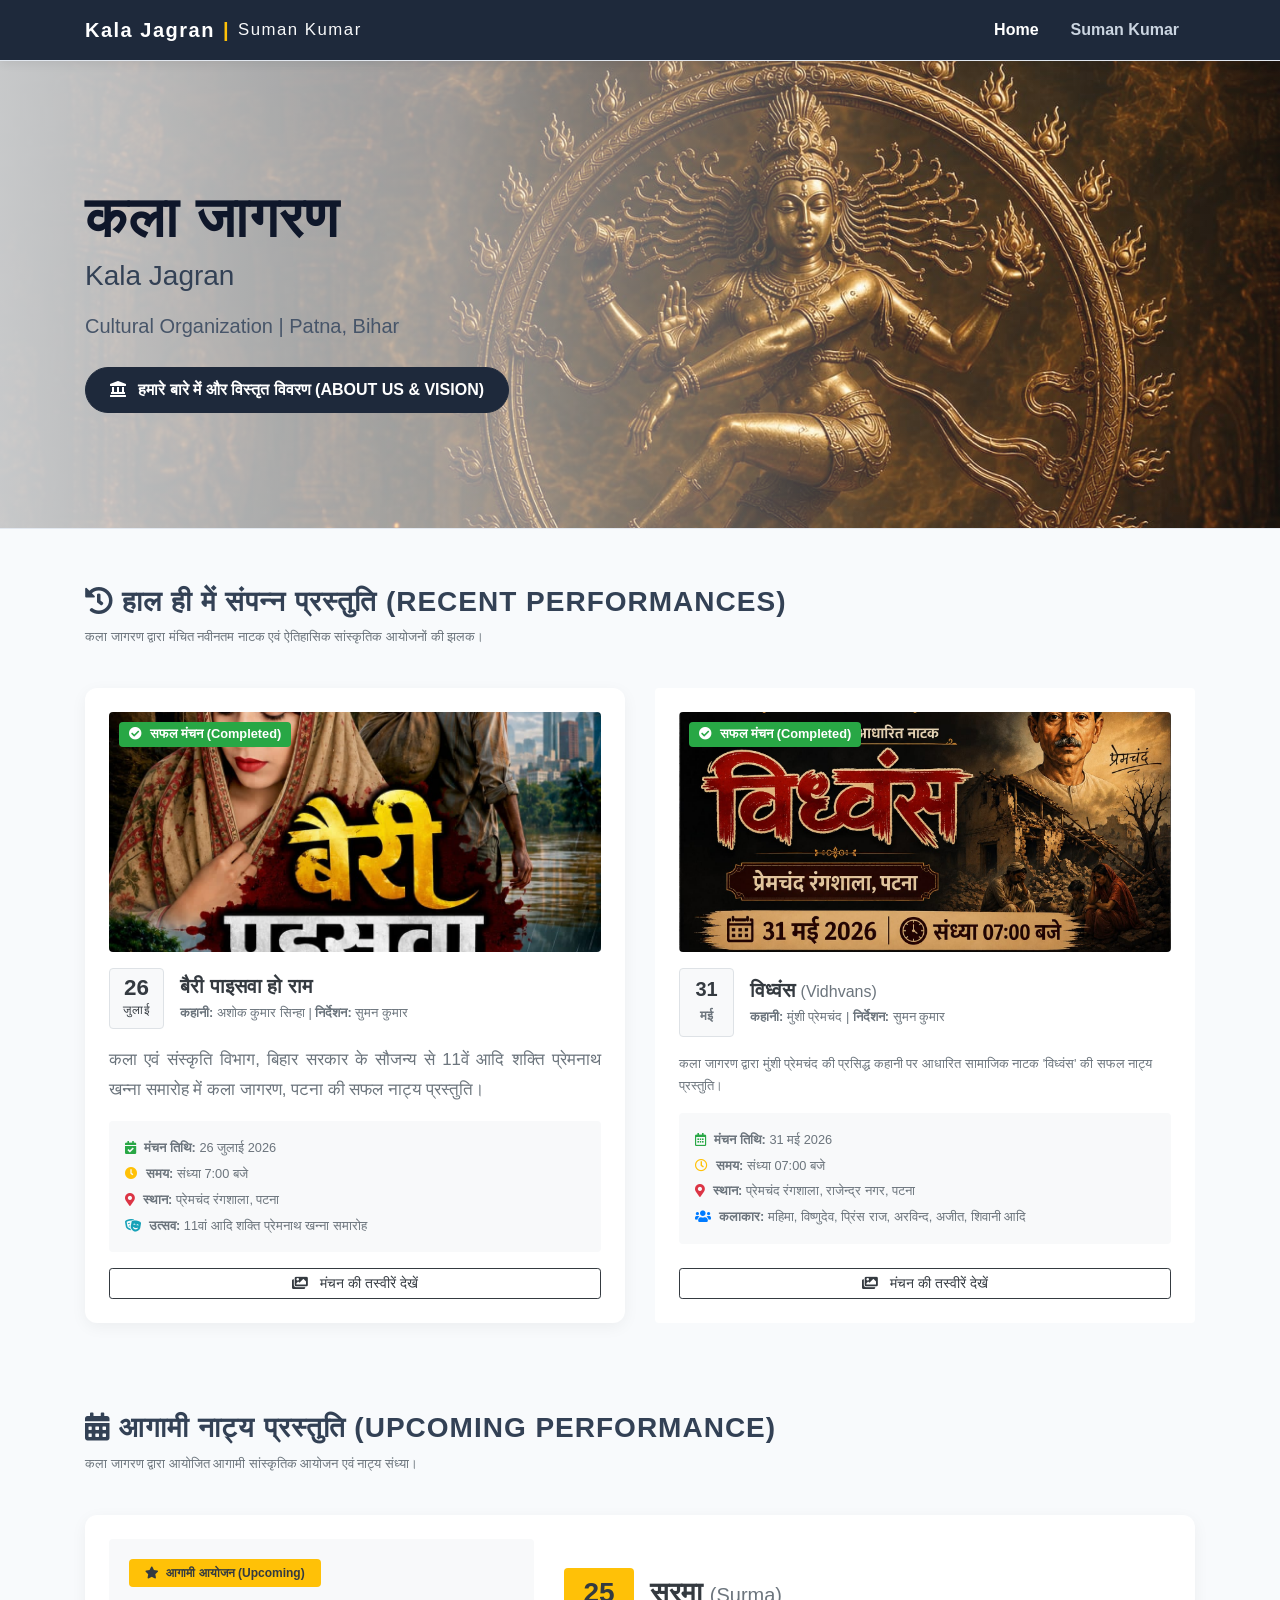
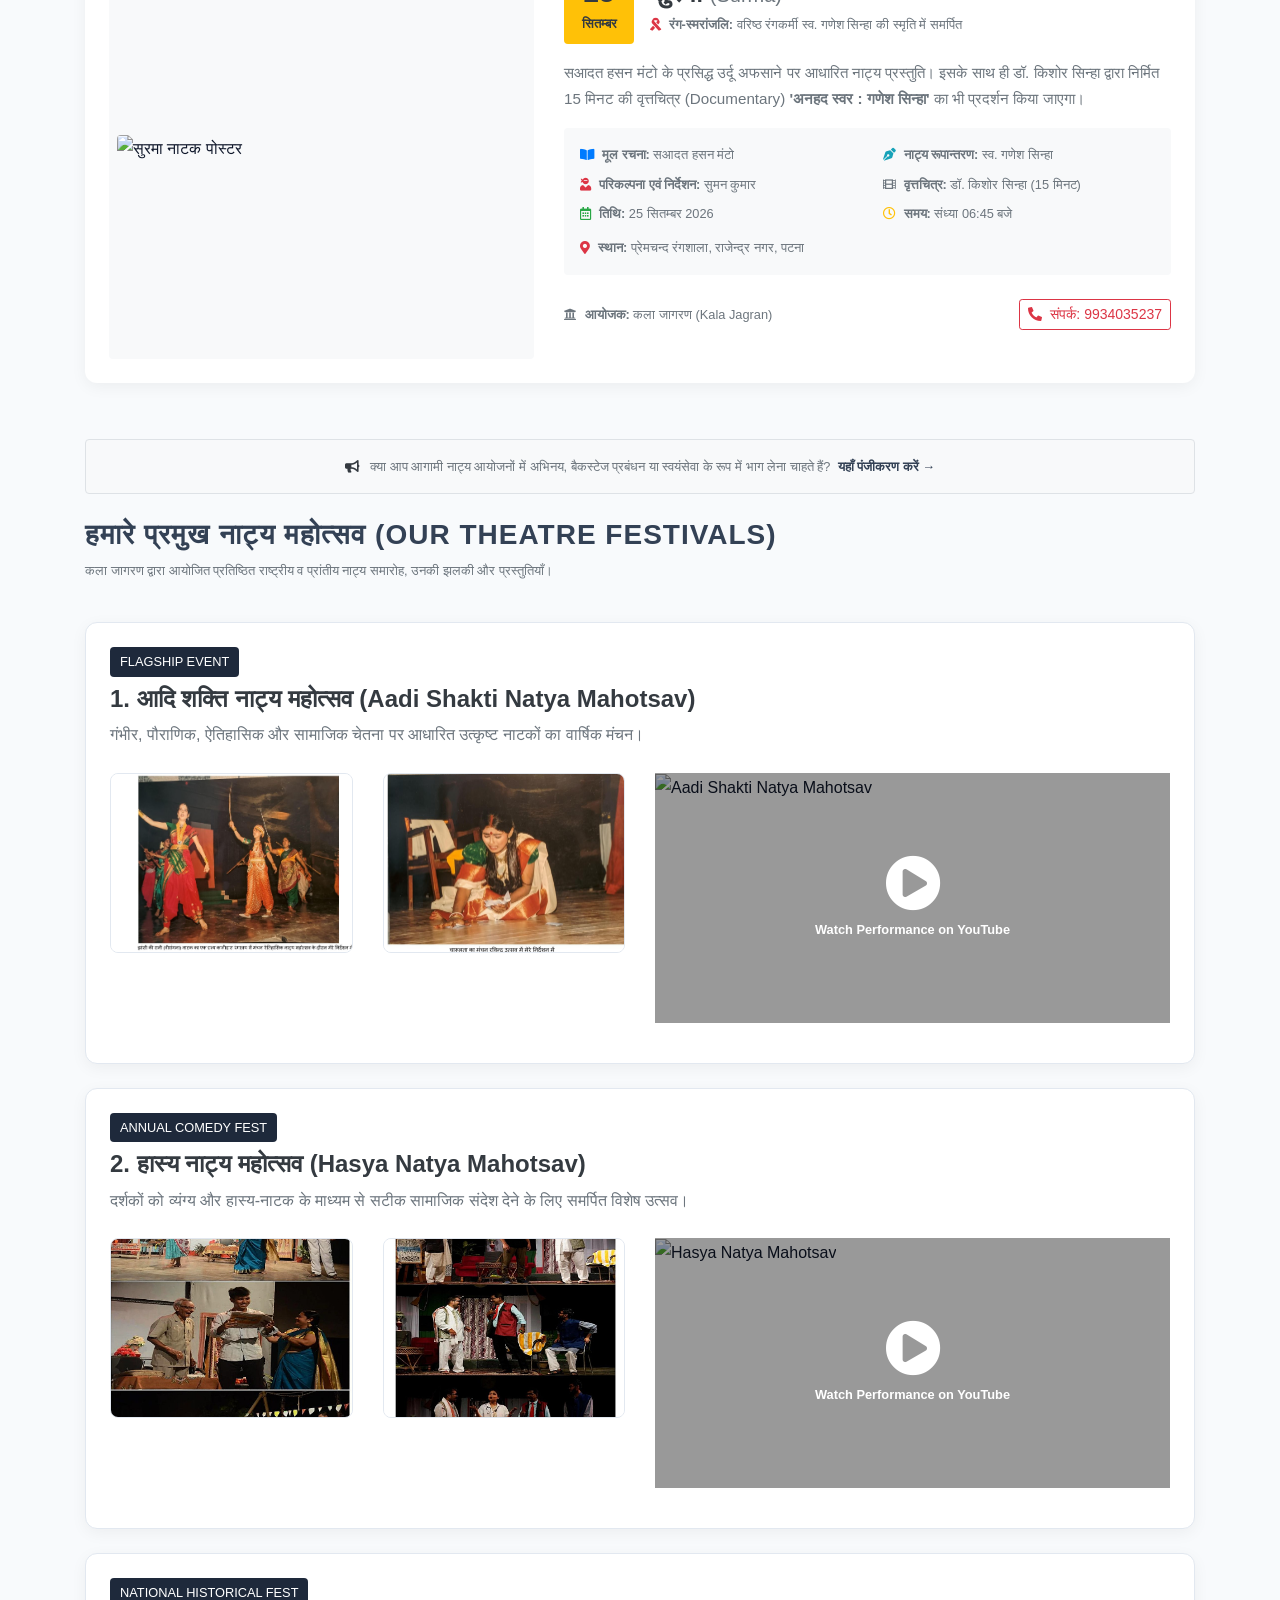
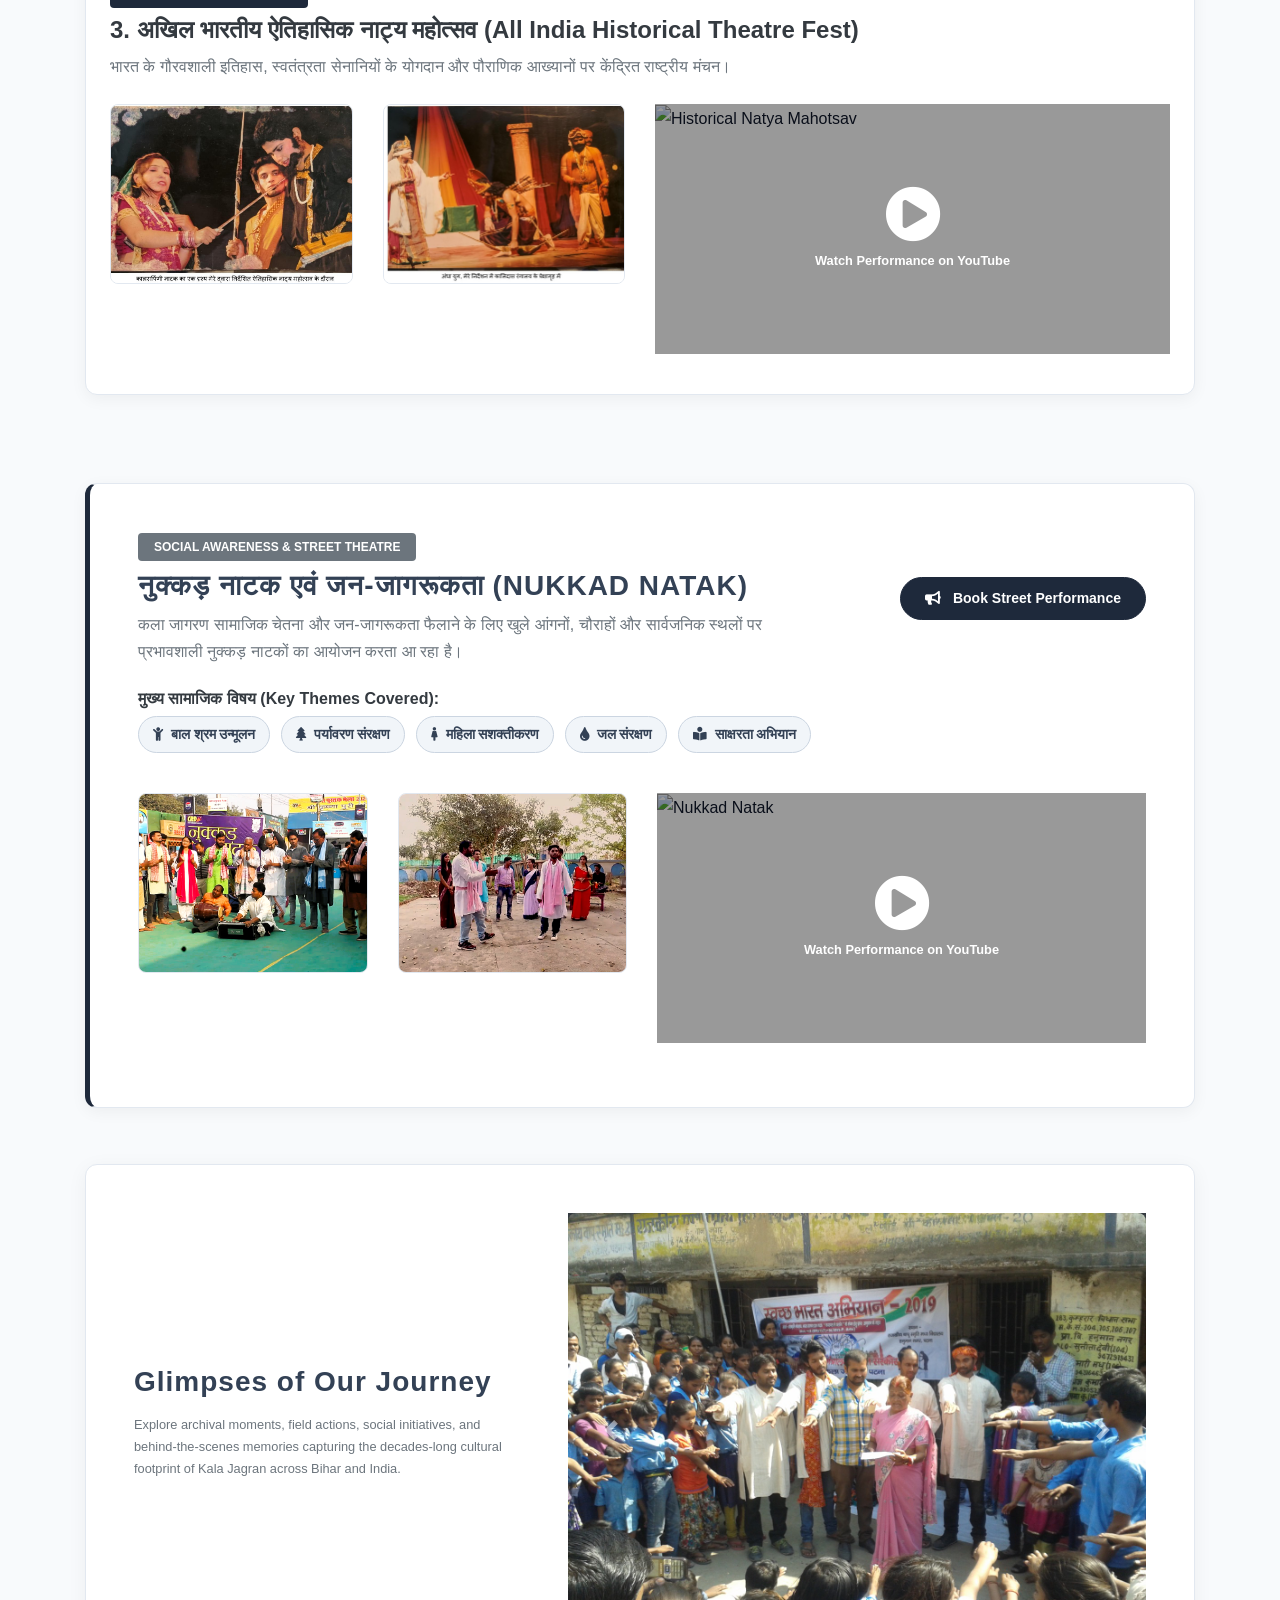
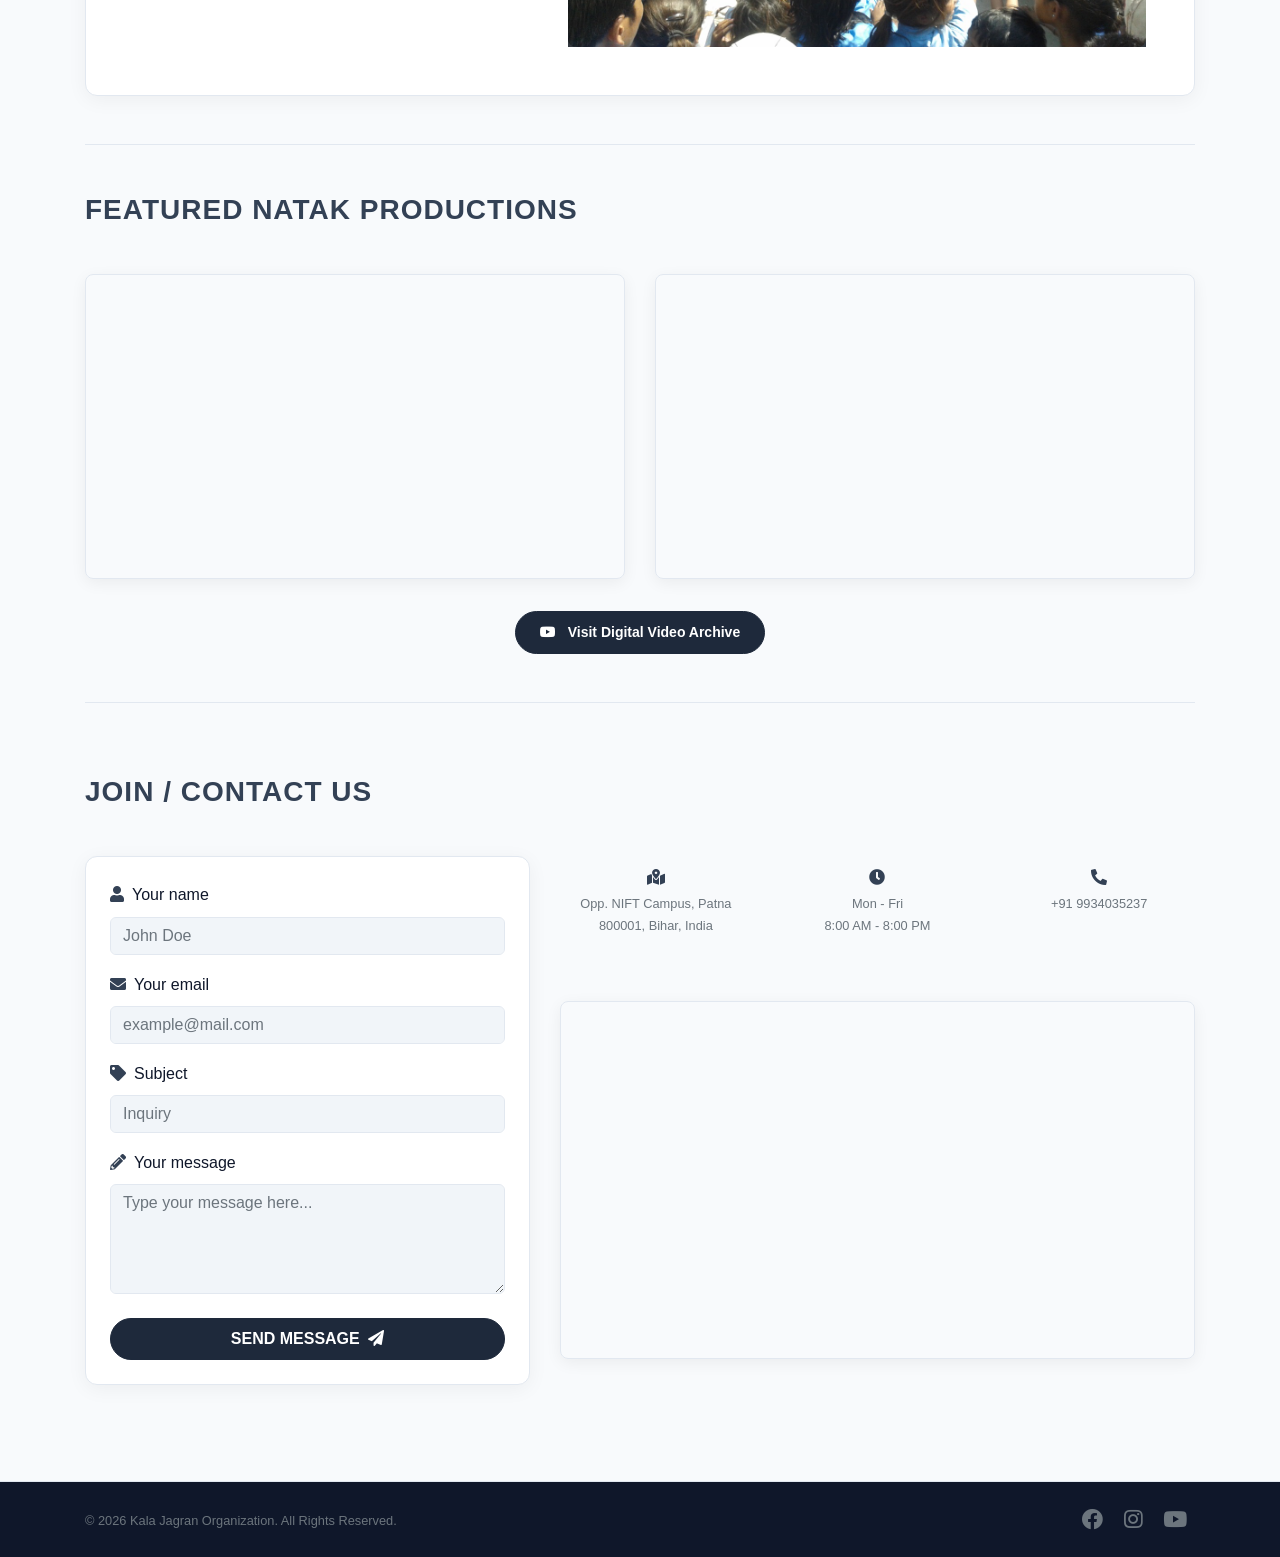
==== commit b749bb18: "Fix image scaling for Surma upcoming play poster" ====
--- a/index.html
+++ b/index.html
@@ -318,82 +318,92 @@
   </div>
 </section>
 
-<!-- Single Featured Upcoming Play Section (Placeholder Template) -->
-<section id="upcoming_plays" class="mb-5 py-2">
+<!-- Upcoming Play Section -->
+<section id="upcoming_play" class="mb-5 py-2">
   <div class="row">
     <div class="col-12 text-center text-md-left mb-4">
       <h3 class="neutral-accent font-weight-bold" style="letter-spacing:1px;">
-        <i class="fas fa-calendar-alt mr-2"></i>आगामी नाटक व प्रस्तुति (UPCOMING PLAY & EVENT)
+        <i class="fas fa-calendar-alt mr-2"></i>आगामी नाट्य प्रस्तुति (UPCOMING PERFORMANCE)
       </h3>
-      <p class="text-muted small">कला जागरण की आगामी प्रमुख नाट्य प्रस्तुति की समय-सारणी, स्थान एवं विवरण।</p>
-    </div>
-  </div>
-
-  <!-- Dynamic Container: Replace content inside when event info is available -->
-  <div class="card upcoming-card p-4 p-md-4 border shadow-sm">
+      <p class="text-muted small">कला जागरण द्वारा आयोजित आगामी सांस्कृतिक आयोजन एवं नाट्य संध्या।</p>
+    </div>
+  </div>
+
+  <div class="card upcoming-card p-4 border-0 shadow-sm">
     <div class="row align-items-center">
       
-      <!-- Poster Placeholder / Image Column -->
+      <!-- Poster Image Column (Fixed Fit - Entire Image Visible) -->
       <div class="col-lg-5 col-md-12 mb-4 mb-lg-0">
-        <div class="position-relative bg-light rounded d-flex align-items-center justify-content-center text-center p-4 border" style="min-height: 280px; max-height: 380px;">
-          <!-- Default Image / Poster Placeholder -->
-          <div>
-            <i class="fas fa-theater-masks fa-4x text-muted mb-3 opacity-50"></i>
-            <p class="text-muted small font-weight-bold mb-0">पोस्ट शीघ्र जारी किया जाएगा</p>
-            <span class="badge badge-warning position-absolute" style="top: 12px; left: 12px; padding: 8px 12px; font-size: 0.85rem;">
-              आगामी मंचन
-            </span>
-          </div>
-        </div>
-      </div>
-
-      <!-- Play Details Placeholder Column -->
+        <div class="position-relative overflow-hidden rounded shadow-sm bg-light d-flex align-items-center justify-content-center p-2" style="min-height: 420px; max-height: 520px;">
+          <span class="badge badge-warning position-absolute top-0 start-0 m-2 px-3 py-2 text-dark font-weight-bold" style="z-index: 10; top: 12px; left: 12px;">
+            <i class="fas fa-star mr-1"></i> आगामी आयोजन (Upcoming)
+          </span>
+          <img src="assets/img/WhatsApp Image 2026-09-12 at 7.00.53 PM.jpeg" 
+               class="img-fluid rounded w-100 h-100" 
+               alt="सुरमा नाटक पोस्टर" 
+               style="object-fit: contain; max-height: 500px;">
+        </div>
+      </div>
+
+      <!-- Play Details Column -->
       <div class="col-lg-7 col-md-12">
         <div class="d-flex align-items-center mb-3">
-          <div class="upcoming-date-badge mr-3 bg-secondary text-white text-center rounded p-2" style="min-width: 60px;">
-            <div class="day font-weight-bold h4 mb-0">--</div>
-            <div class="month small text-uppercase">माह</div>
+          <div class="upcoming-date-badge text-center bg-warning text-dark p-2 rounded mr-3 shadow-sm" style="min-width: 70px;">
+            <h3 class="font-weight-bold mb-0">25</h3>
+            <small class="text-uppercase font-weight-bold">सितम्बर</small>
           </div>
           <div>
-            <h4 class="font-weight-bold text-dark mb-1">नवीनतम नाट्य मंचन (शीघ्र घोषित)</h4>
-            <p class="small text-muted mb-0">
-              <i class="fas fa-user-edit mr-1"></i> <strong>लेखक एवं निर्देशक:</strong> घोषणा जल्द होगी
+            <h3 class="font-weight-bold text-dark mb-1">सुरमा <span class="h5 text-muted">(Surma)</span></h3>
+            <p class="text-muted small mb-0">
+              <i class="fas fa-ribbon text-danger mr-1"></i> <strong>रंग-स्मरांजलि:</strong> वरिष्ठ रंगकर्मी स्व. गणेश सिन्हा की स्मृति में समर्पित
             </p>
           </div>
         </div>
 
-        <p class="about-text text-muted mb-3" style="font-size: 0.98rem;">
-          कला जागरण द्वारा शीघ्र ही एक नए एवं सामाजिक संदेश से भरपूर नाटक का मंचन किया जाएगा। तिथि, स्थान एवं कलाकारों की सूची जल्द ही यहाँ अपडेट की जाएगी।
+        <p class="text-secondary mb-3" style="font-size: 0.95rem;">
+          सआदत हसन मंटो के प्रसिद्ध उर्दू अफसाने पर आधारित नाट्य प्रस्तुति। इसके साथ ही डॉ. किशोर सिन्हा द्वारा निर्मित 15 मिनट की वृत्तचित्र (Documentary) <strong>'अनहद स्वर : गणेश सिन्हा'</strong> का भी प्रदर्शन किया जाएगा।
         </p>
 
-        <!-- Meta Details Box Placeholder -->
-        <div class="bg-light p-3 rounded mb-3">
-          <div class="row">
-            <div class="col-sm-6 meta-info-item mb-2 mb-sm-0">
-              <i class="fas fa-clock text-muted"></i> <strong>समय:</strong> शीघ्र उपलब्ध होगा
-            </div>
-            <div class="col-sm-6 meta-info-item mb-2 mb-sm-0">
-              <i class="fas fa-map-marker-alt text-muted"></i> <strong>स्थान:</strong> पटना (स्थान तय होना बाकी)
-            </div>
-            <div class="col-sm-6 meta-info-item mt-sm-2">
-              <i class="fas fa-ticket-alt text-muted"></i> <strong>प्रवेश:</strong> नि:शुल्क / पास द्वारा
-            </div>
-            <div class="col-sm-6 meta-info-item mt-sm-2">
-              <i class="fas fa-theater-masks text-muted"></i> <strong>आयोजक:</strong> कला जागरण, पटना
-            </div>
-          </div>
-        </div>
-
-        <!-- Action Button -->
-        <div class="d-flex justify-content-start align-items-center pt-2">
-          <a href="#contact_us" class="btn btn-neutral px-4 disabled" style="pointer-events: none; opacity: 0.65;">
-            <i class="fas fa-ticket-alt mr-2"></i> विवरण जल्द आ रहा है
+        <!-- Key Meta Details Grid -->
+        <div class="p-3 bg-light rounded mb-3">
+          <div class="row text-muted small">
+            <div class="col-sm-6 mb-2">
+              <i class="fas fa-book-open text-primary mr-2"></i><strong>मूल रचना:</strong> सआदत हसन मंटो
+            </div>
+            <div class="col-sm-6 mb-2">
+              <i class="fas fa-pen-nib text-info mr-2"></i><strong>नाट्य रूपान्तरण:</strong> स्व. गणेश सिन्हा
+            </div>
+            <div class="col-sm-6 mb-2">
+              <i class="fas fa-user-ninja text-danger mr-2"></i><strong>परिकल्पना एवं निर्देशन:</strong> सुमन कुमार
+            </div>
+            <div class="col-sm-6 mb-2">
+              <i class="fas fa-film text-secondary mr-2"></i><strong>वृत्तचित्र:</strong> डॉ. किशोर सिन्हा (15 मिनट)
+            </div>
+            <div class="col-sm-6 mb-2">
+              <i class="far fa-calendar-alt text-success mr-2"></i><strong>तिथि:</strong> 25 सितम्बर 2026
+            </div>
+            <div class="col-sm-6 mb-2">
+              <i class="far fa-clock text-warning mr-2"></i><strong>समय:</strong> संध्या 06:45 बजे
+            </div>
+            <div class="col-12 mt-1">
+              <i class="fas fa-map-marker-alt text-danger mr-2"></i><strong>स्थान:</strong> प्रेमचन्द रंगशाला, राजेन्द्र नगर, पटना
+            </div>
+          </div>
+        </div>
+
+        <!-- Organizer Details -->
+        <div class="d-flex align-items-center justify-content-between flex-wrap pt-2">
+          <span class="small text-muted"><i class="fas fa-university mr-1"></i> <strong>आयोजक:</strong> कला जागरण (Kala Jagran)</span>
+          <a href="tel:9934035237" class="btn btn-outline-danger btn-sm mt-2 mt-sm-0">
+            <i class="fas fa-phone-alt mr-1"></i> संपर्क: 9934035237
           </a>
         </div>
-      </div>
-
-    </div>
-  </div>
+
+      </div>
+    </div>
+  </div>
+</section>
+
 
   <!-- Registration Banner -->
   <div class="card bg-light border p-3 rounded text-center mt-3">
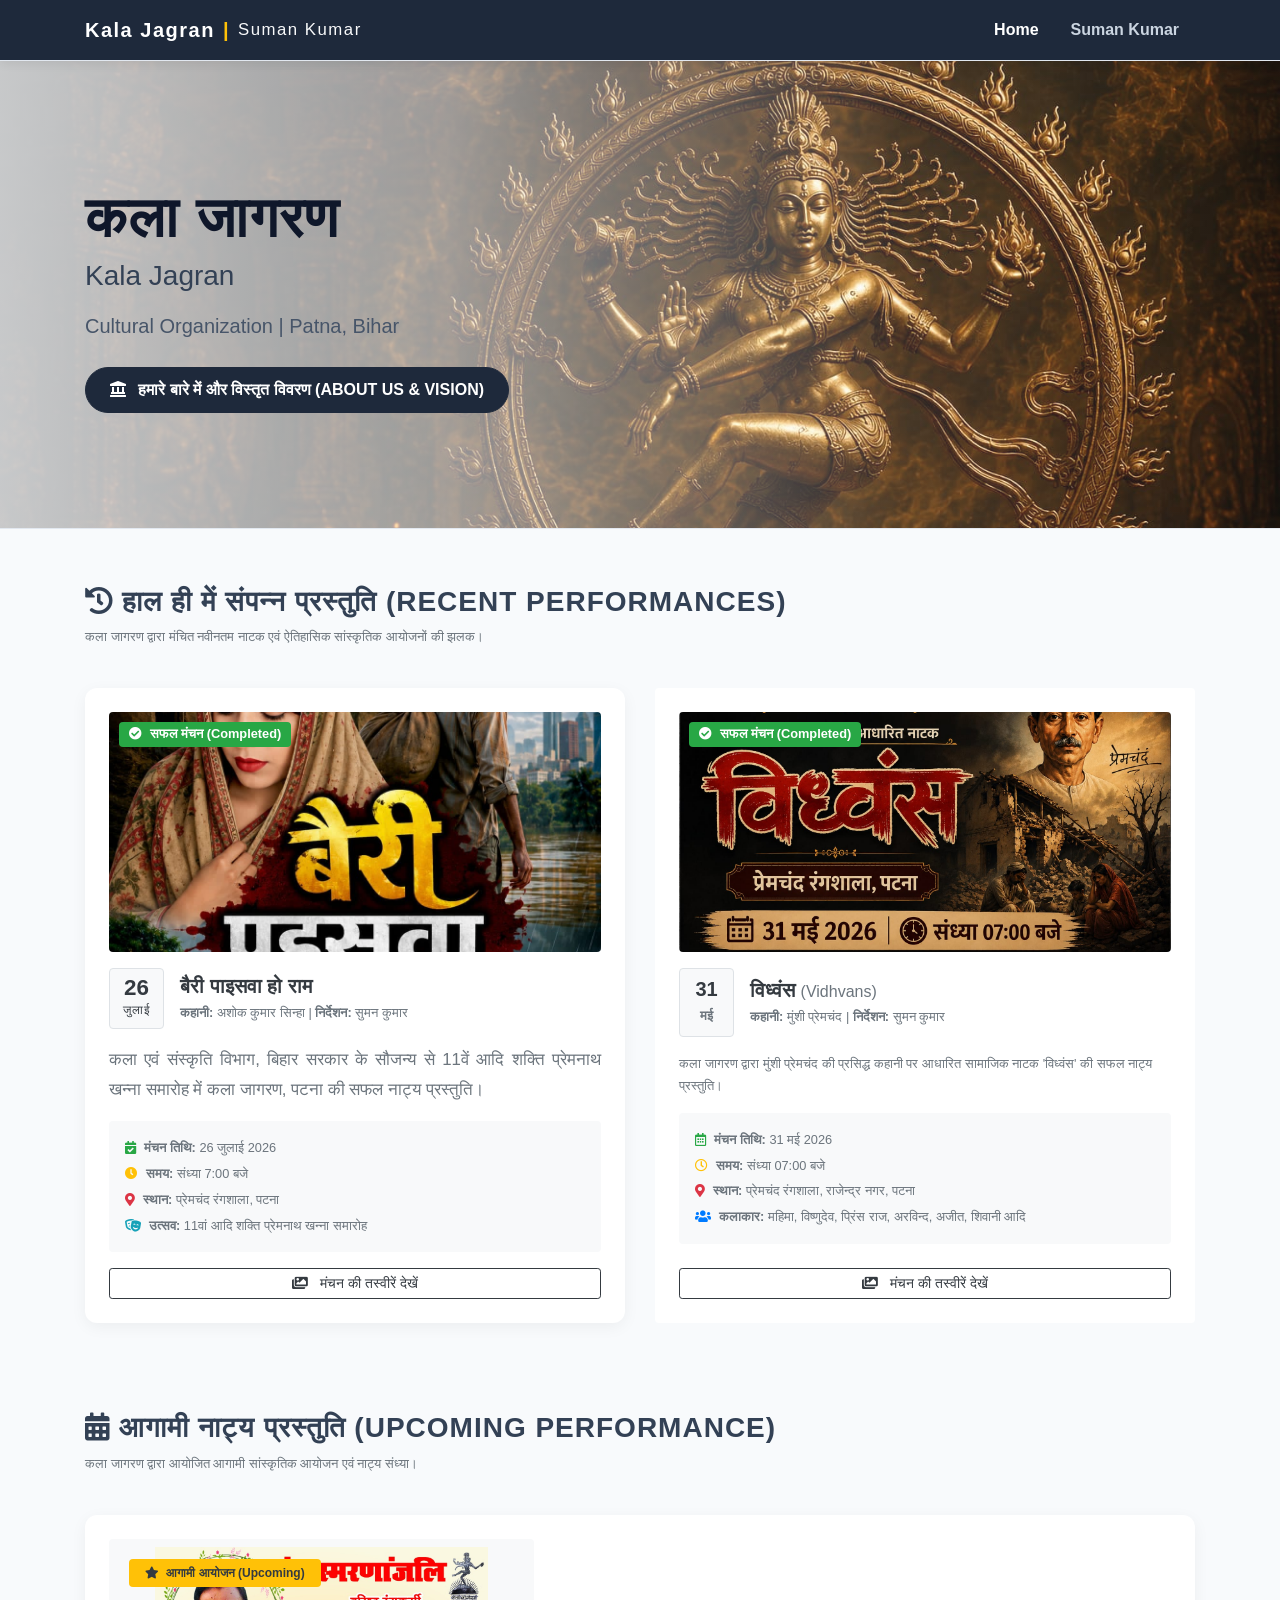
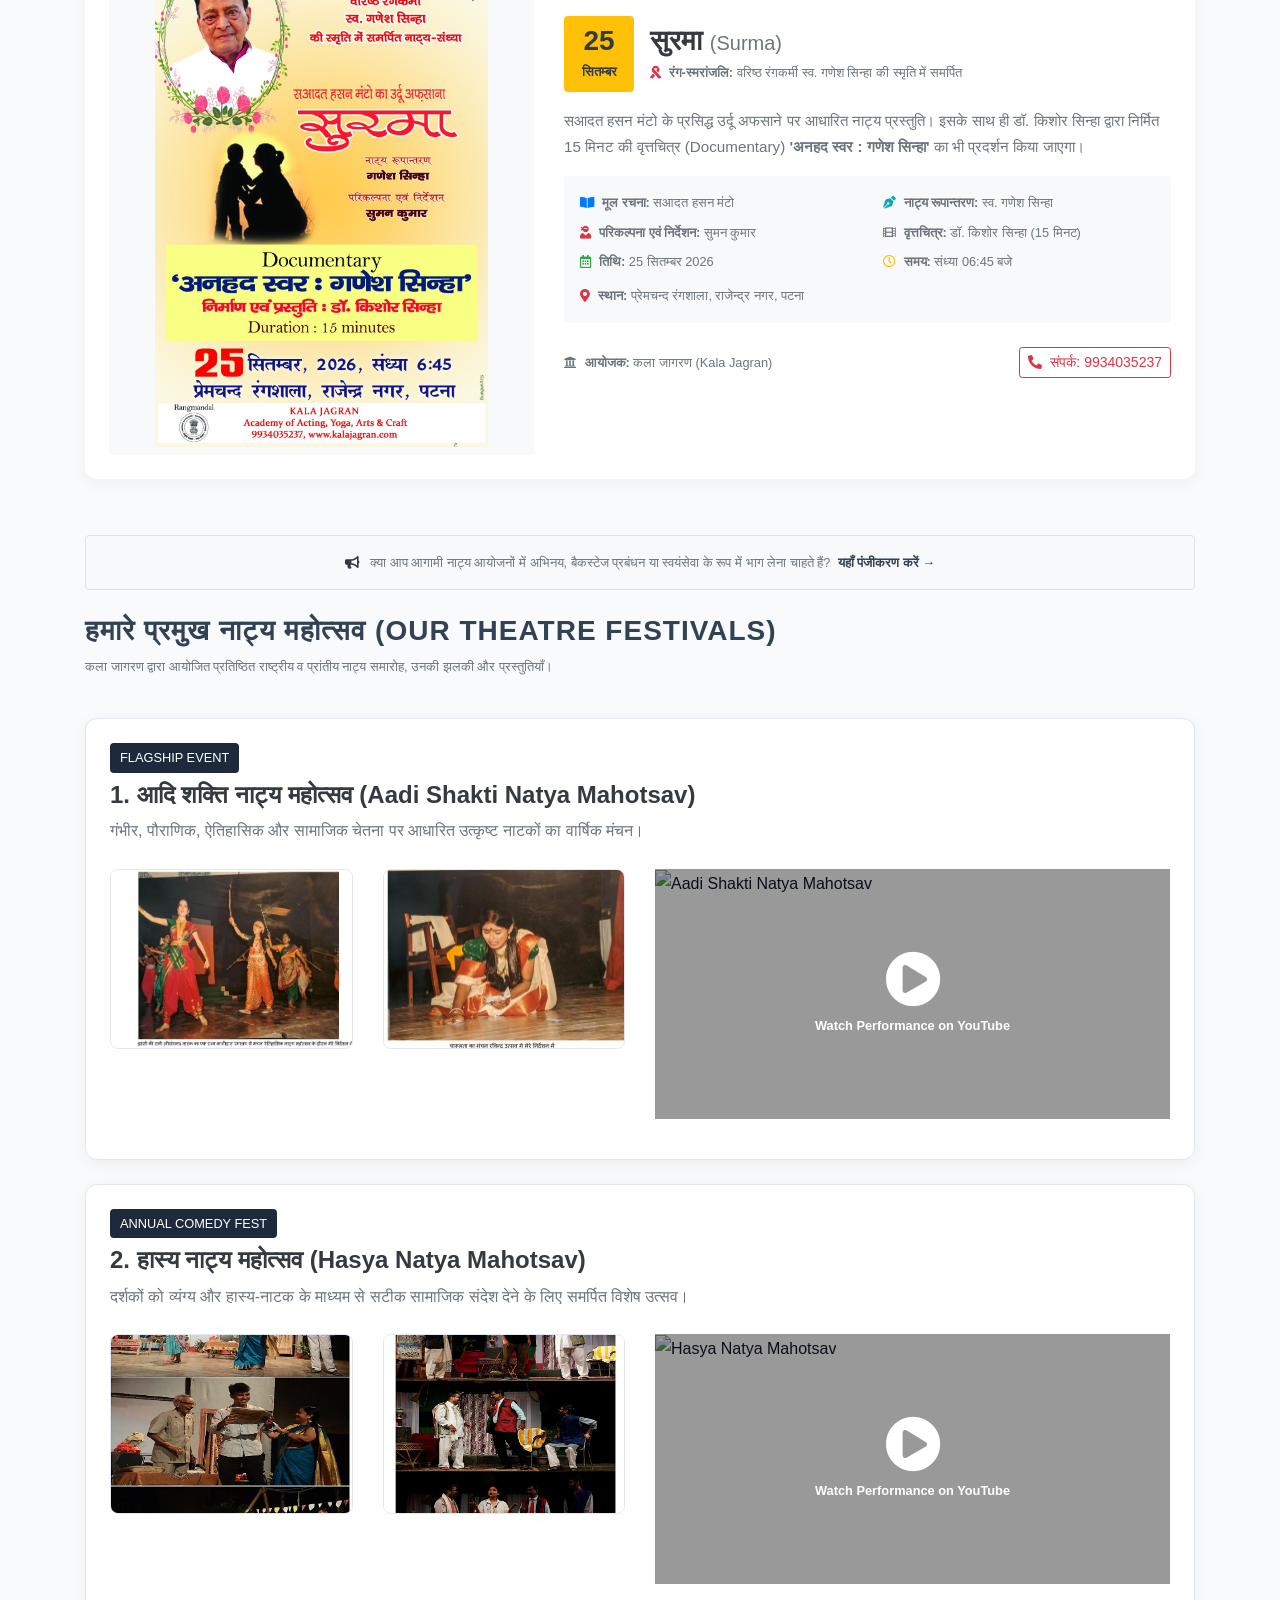
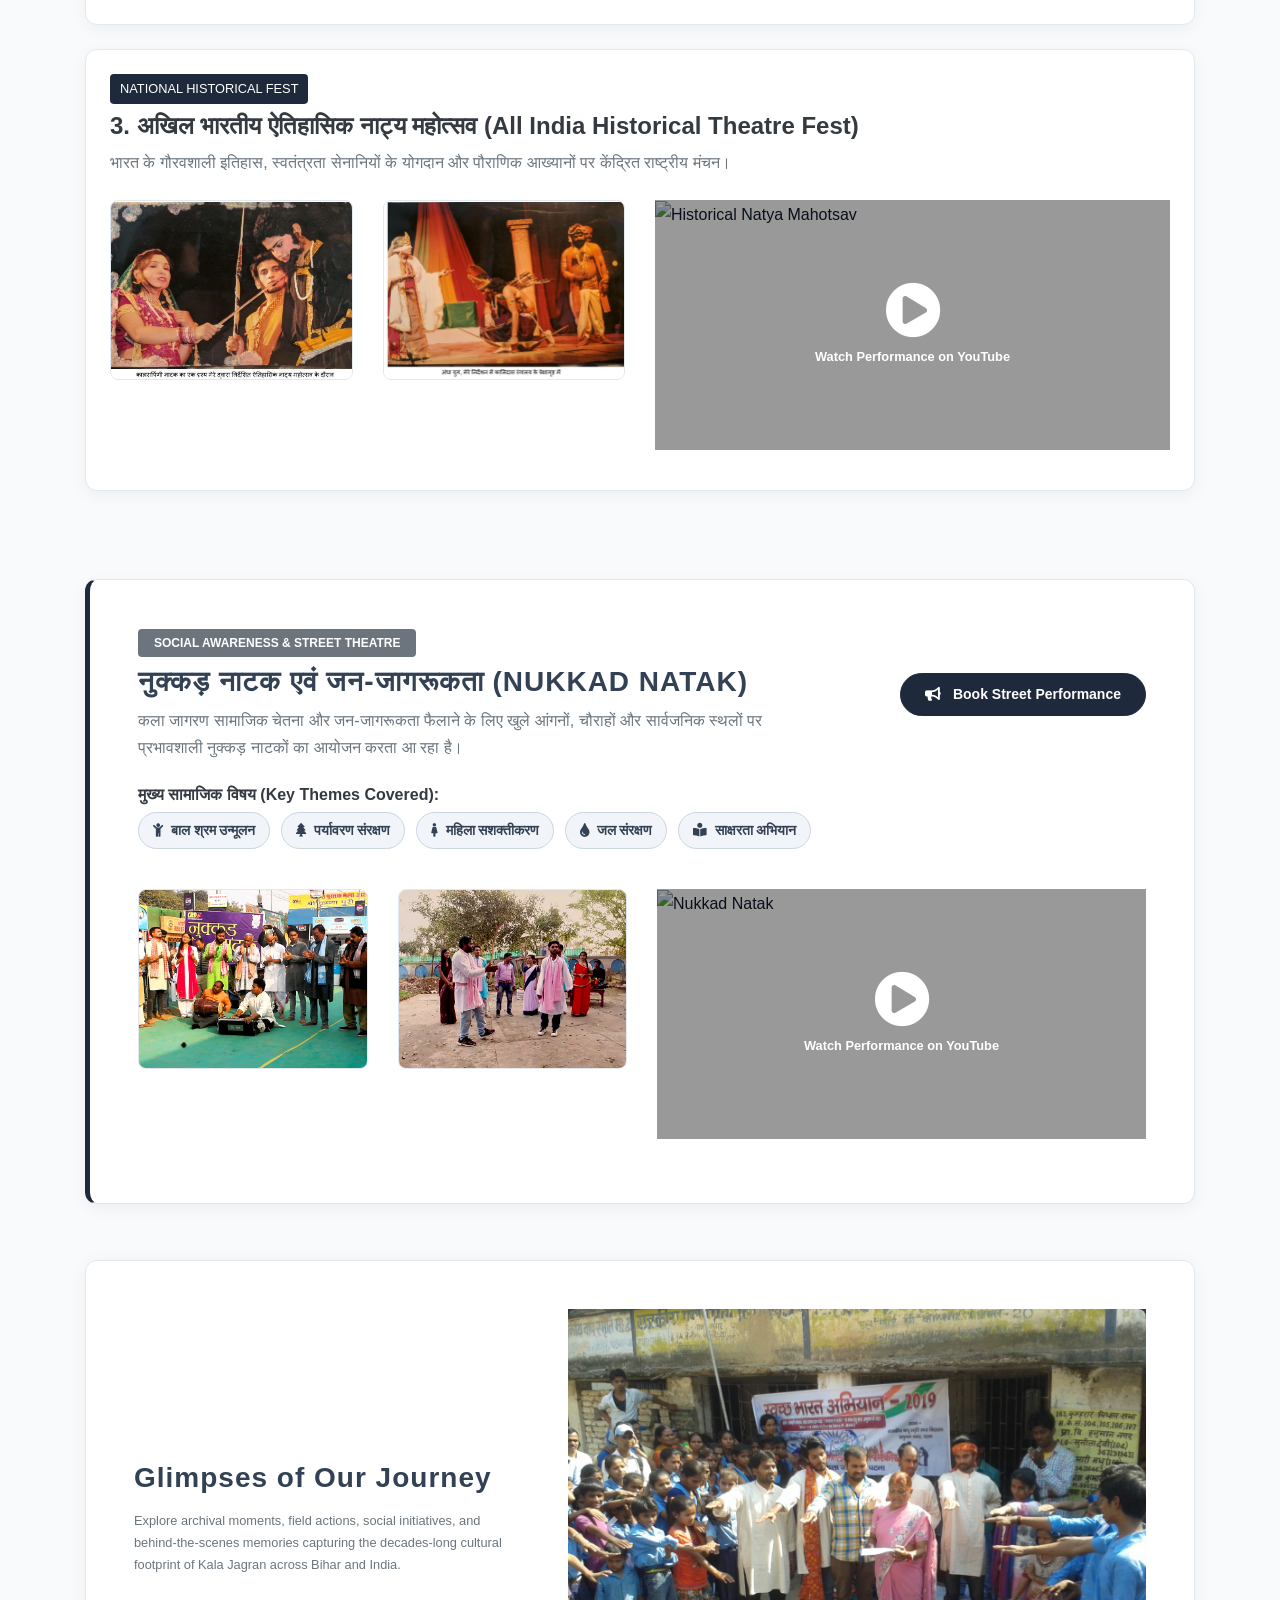
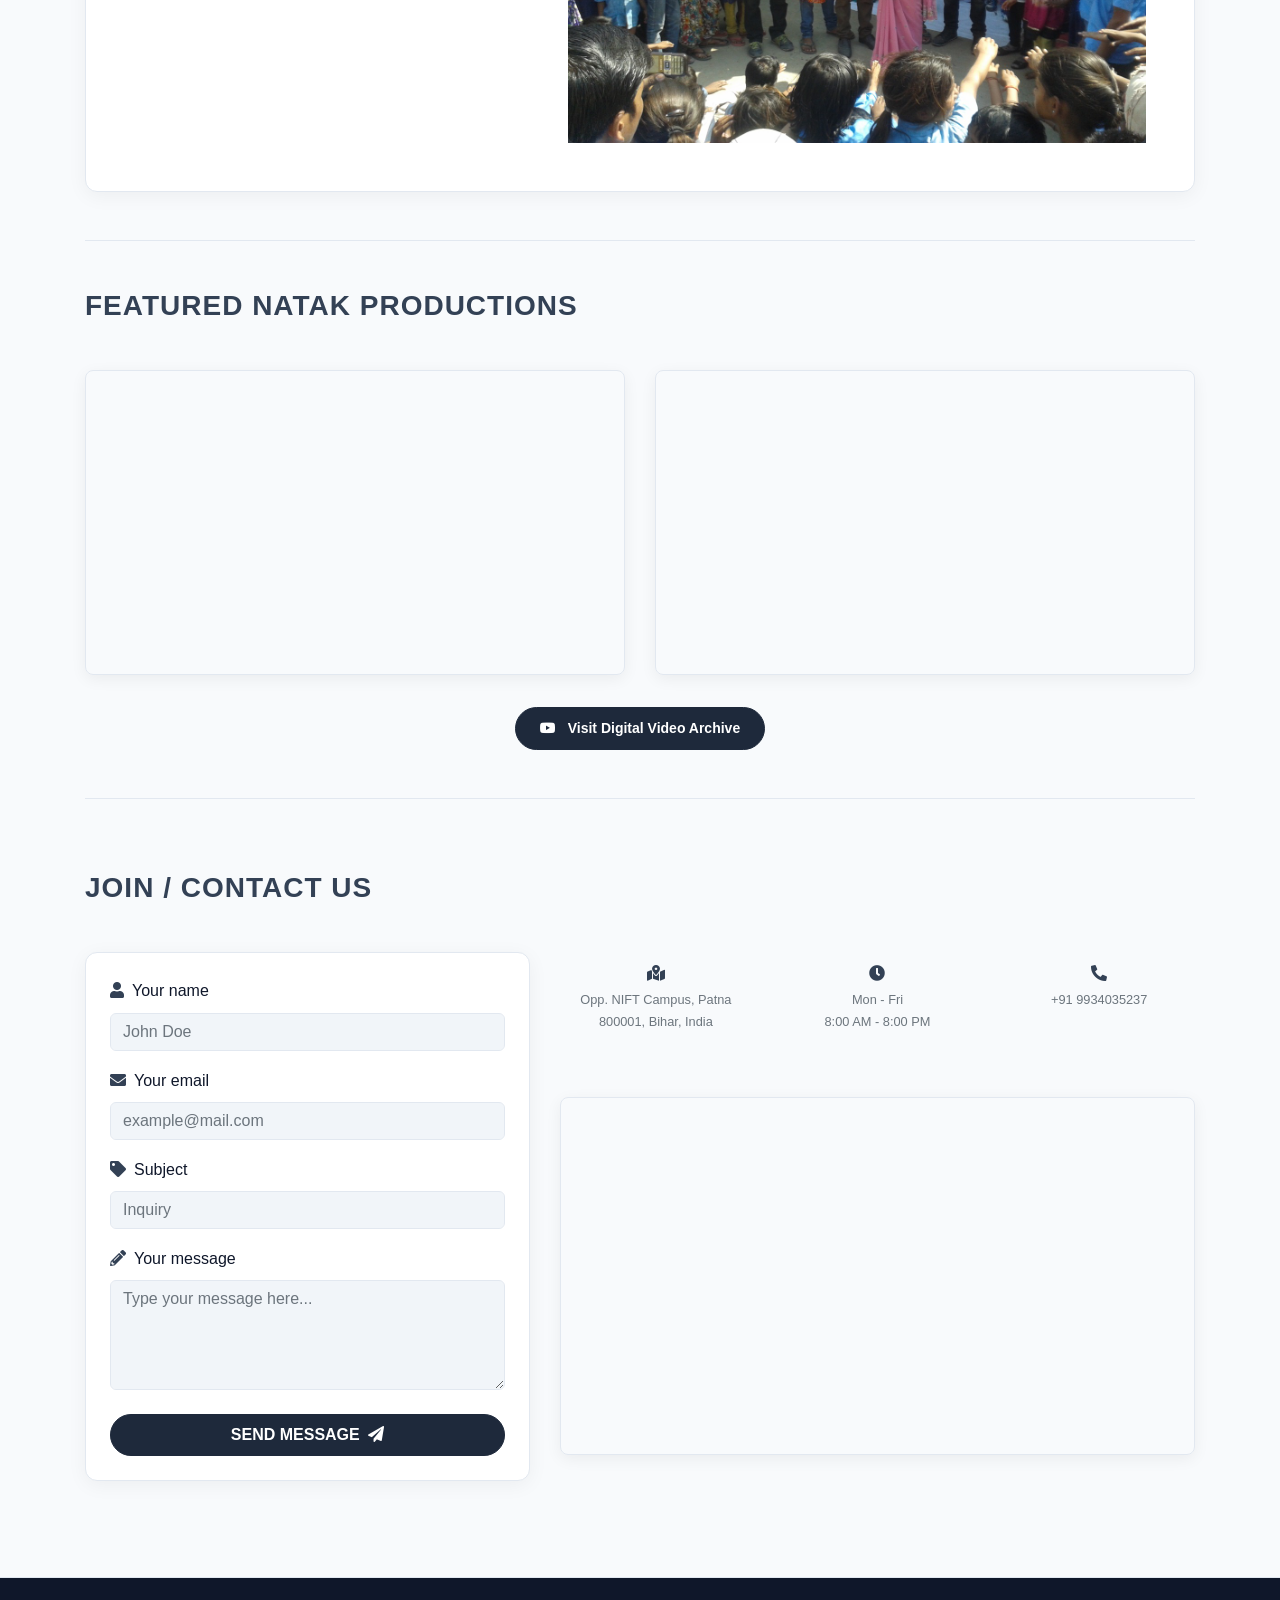
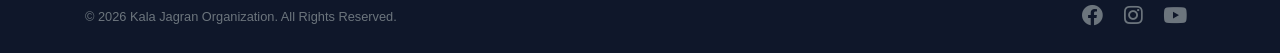
==== commit 88020fb1: "Rename Surma poster image and fix broken path" ====
--- a/index.html
+++ b/index.html
@@ -338,7 +338,7 @@
           <span class="badge badge-warning position-absolute top-0 start-0 m-2 px-3 py-2 text-dark font-weight-bold" style="z-index: 10; top: 12px; left: 12px;">
             <i class="fas fa-star mr-1"></i> आगामी आयोजन (Upcoming)
           </span>
-          <img src="assets/img/WhatsApp Image 2026-09-12 at 7.00.53 PM.jpeg" 
+          <img src="assets/img/surma.jpeg" 
                class="img-fluid rounded w-100 h-100" 
                alt="सुरमा नाटक पोस्टर" 
                style="object-fit: contain; max-height: 500px;">
